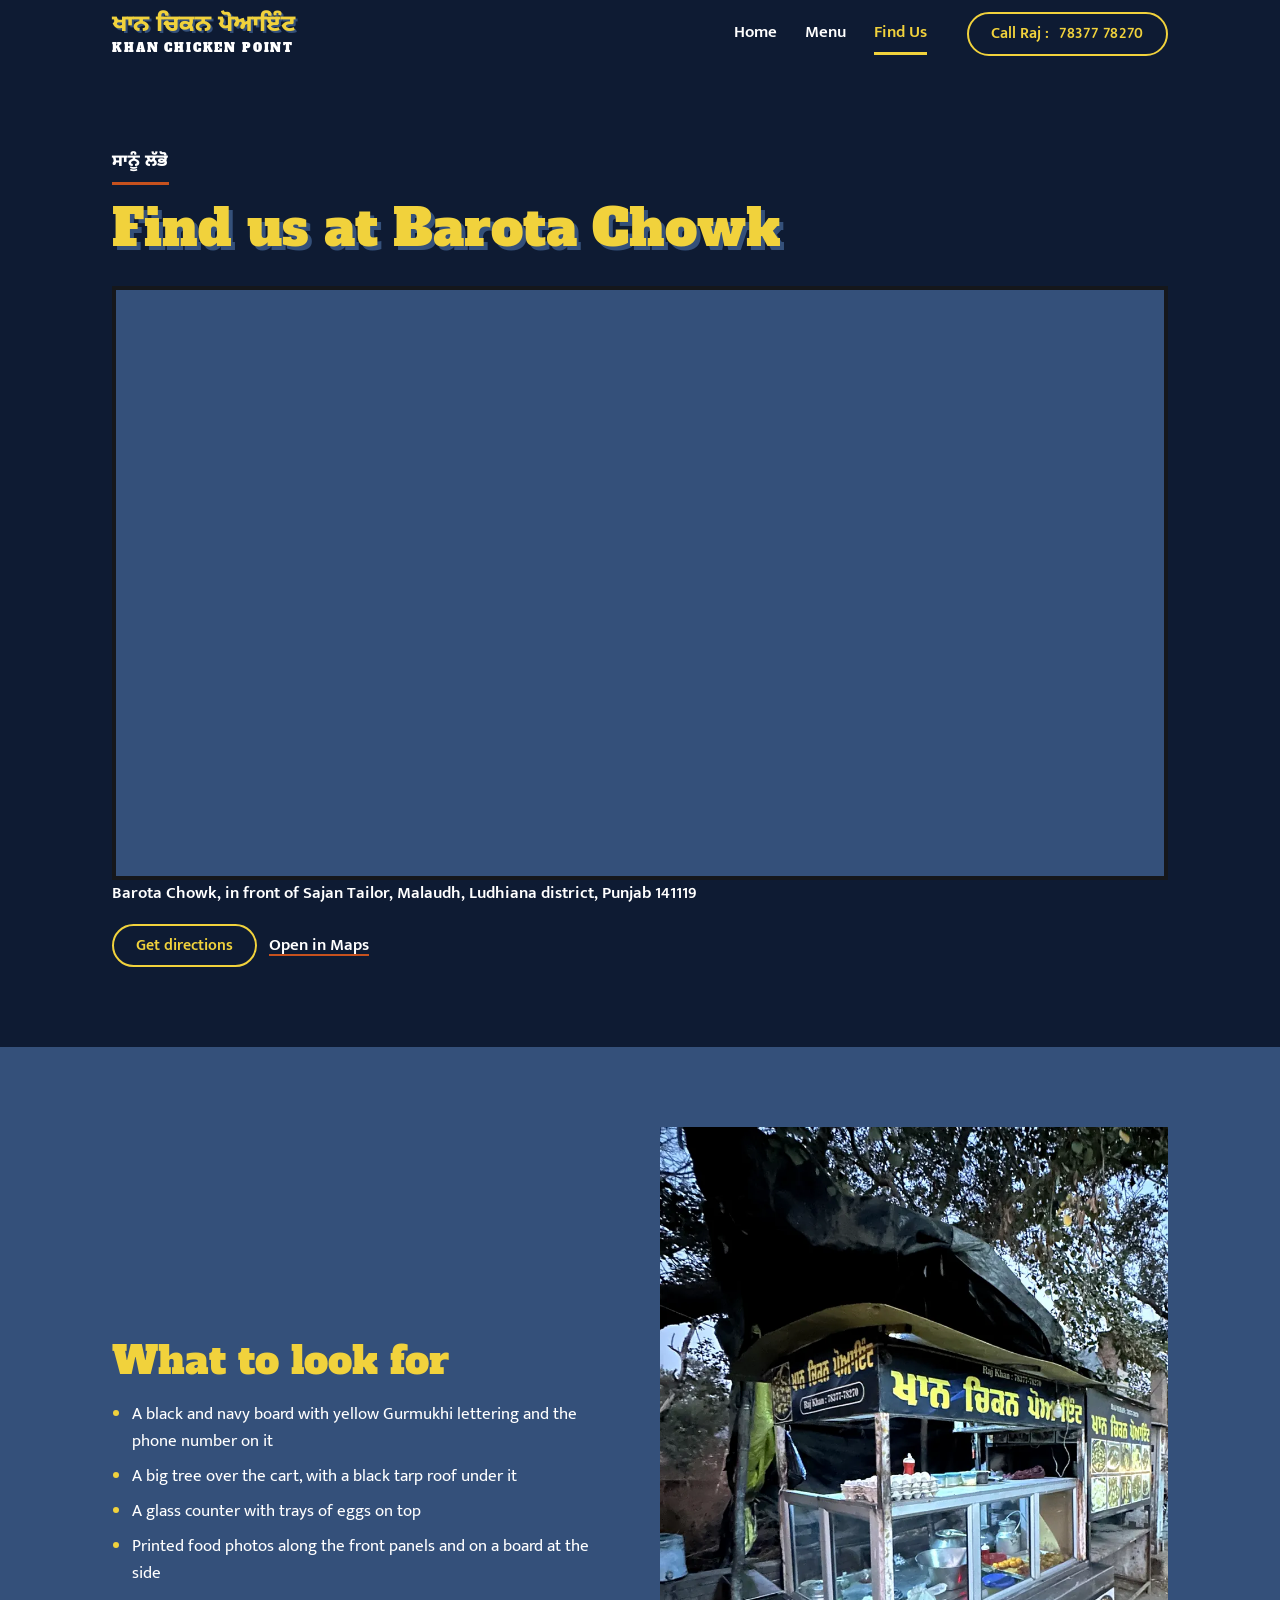
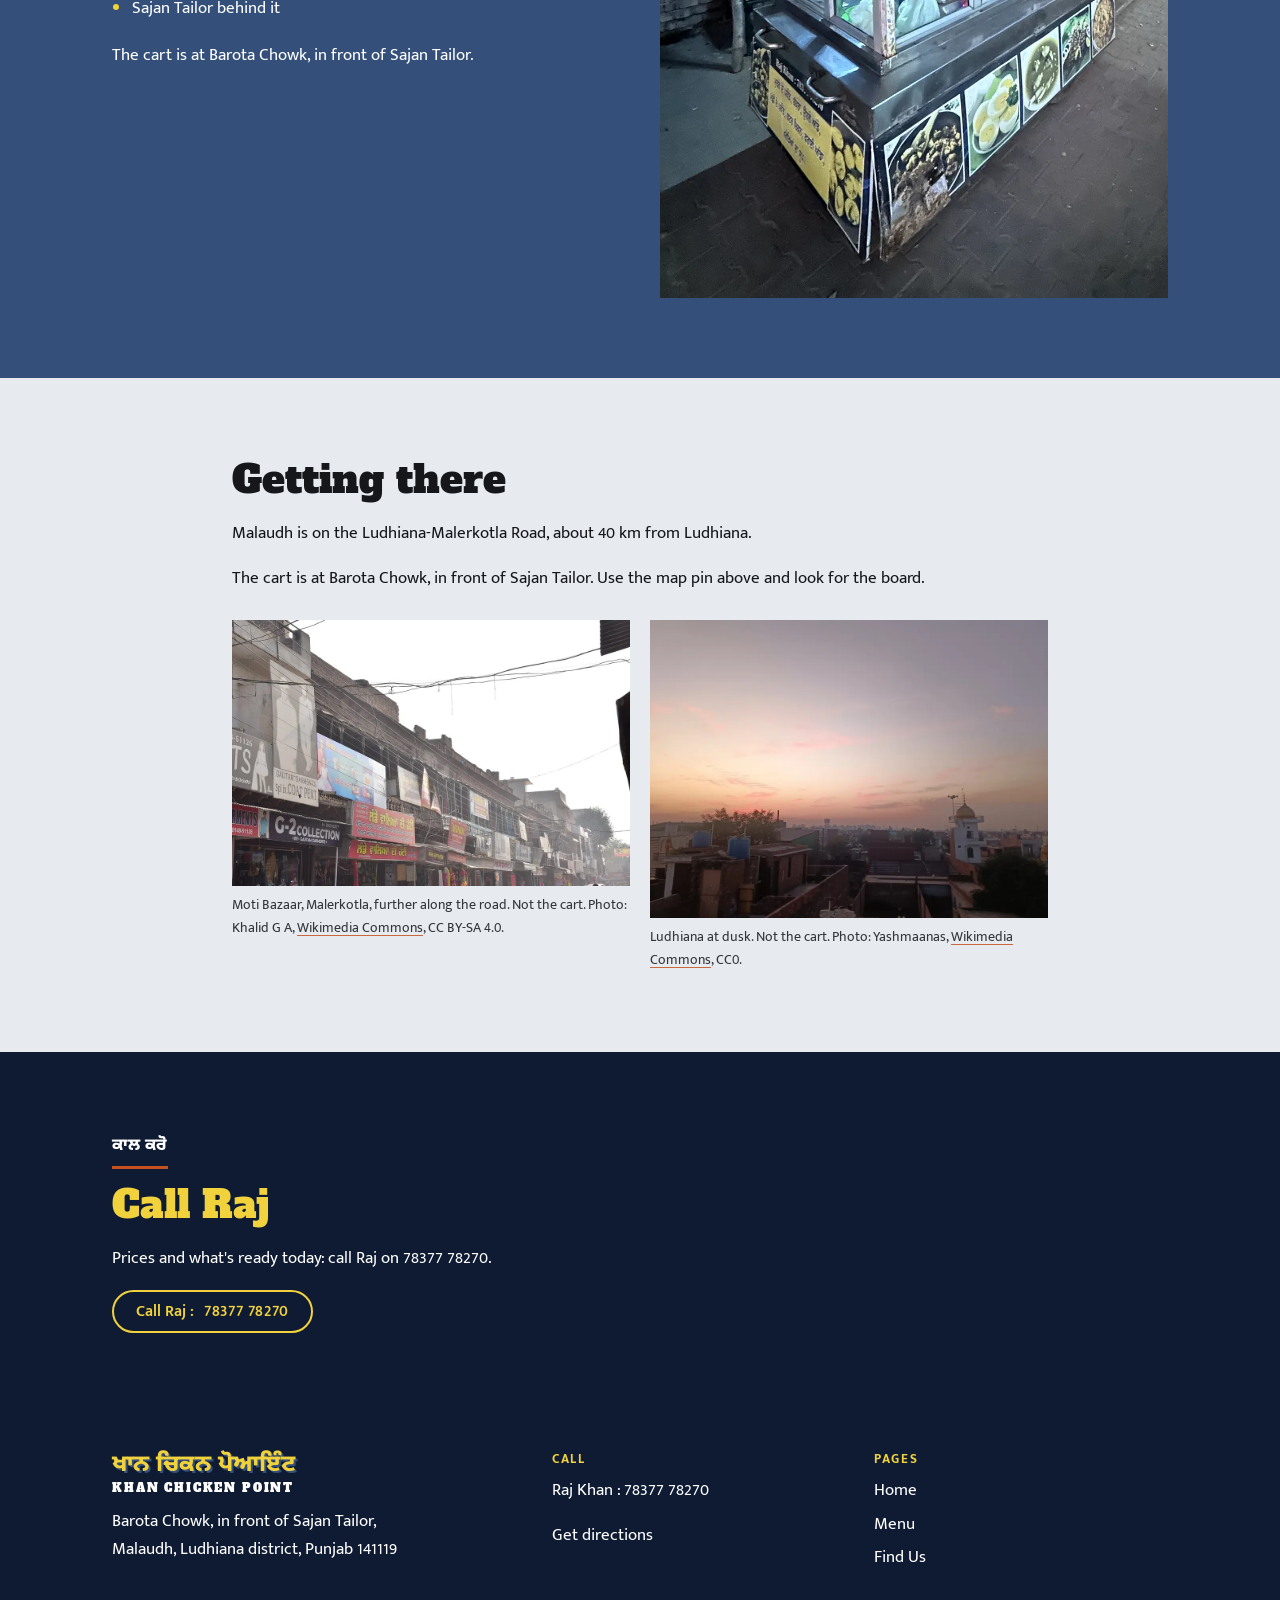
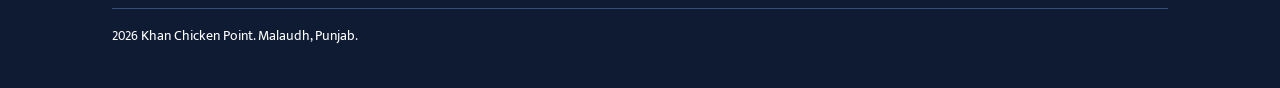
==== find-us.html @ a9053a90 "Build Khan Chicken Point site: home, menu, find us Co-Authored-By: Claude Sonnet 5.5 <noreply@anthro" ====
<!DOCTYPE html>
<html lang="en">
<head>
<meta charset="utf-8">
<meta name="viewport" content="width=device-width, initial-scale=1">
<title>Find Us | Khan Chicken Point, Barota Chowk, Malaudh</title>
<meta name="description" content="Khan Chicken Point is at Barota Chowk, in front of Sajan Tailor, Malaudh, Ludhiana district. Map, directions and what to look for.">
<meta property="og:type" content="website">
<meta property="og:title" content="Find Us | Khan Chicken Point, Barota Chowk, Malaudh">
<meta property="og:description" content="Khan Chicken Point is at Barota Chowk, in front of Sajan Tailor, Malaudh, Ludhiana district. Map, directions and what to look for.">
<meta property="og:image" content="og-image.jpg">
<meta name="twitter:card" content="summary_large_image">
<meta name="twitter:title" content="Find Us | Khan Chicken Point, Barota Chowk, Malaudh">
<meta name="twitter:description" content="Khan Chicken Point is at Barota Chowk, in front of Sajan Tailor, Malaudh, Ludhiana district. Map, directions and what to look for.">
<meta name="twitter:image" content="og-image.jpg">
<meta name="theme-color" content="#0E1B33">
<link rel="icon" type="image/png" sizes="32x32" href="favicon-32.png">
<link rel="apple-touch-icon" href="apple-touch-icon.png">
<link rel="preconnect" href="https://fonts.googleapis.com">
<link rel="preconnect" href="https://fonts.gstatic.com" crossorigin>
<link href="https://fonts.googleapis.com/css2?family=Alfa+Slab+One&family=Mukta+Mahee:wght@400;600&family=Noto+Sans+Gurmukhi:wght@800&display=swap" rel="stylesheet">
<link rel="stylesheet" href="styles.css">
</head>
<body>
<a class="skip-link" href="#main">Skip to main content</a>
<header class="site-header">
<div class="wrap">
<!-- FALLBACK WORDMARK: no real logo exists, replace if the client supplies one -->
<a class="wordmark" href="index.html" aria-label="Khan Chicken Point, home"><span class="wm-pa" lang="pa">ਖਾਨ ਚਿਕਨ ਪੋਆਇੰਟ</span><span class="wm-en">KHAN CHICKEN POINT</span></a>
<button class="nav-toggle" type="button" aria-expanded="false" aria-controls="site-nav">Menu</button>
<nav class="site-nav" id="site-nav" aria-label="Main">
<ul>
<li><a href="index.html">Home</a></li>
<li><a href="menu.html">Menu</a></li>
<li><a href="find-us.html">Find Us</a></li>
</ul>
</nav>
<a class="pill header-call" href="tel:+917837778270">Call Raj : <span class="num">78377 78270</span></a>
</div>
</header>
<main id="main">

<section class="section navy" aria-labelledby="find-title">
<div class="wrap">
<span class="eyebrow" lang="pa">ਸਾਨੂੰ ਲੱਭੋ</span>
<h1 id="find-title" class="page-title with-gap">Find us at Barota Chowk</h1>
<div class="map-wrap"><iframe src="https://www.google.com/maps?q=30.63662,75.93394&output=embed" title="Map showing Khan Chicken Point at Barota Chowk, Malaudh" loading="lazy" referrerpolicy="no-referrer-when-downgrade" allowfullscreen></iframe></div>
<address class="address top-gap"><strong>Barota Chowk, in front of Sajan Tailor, Malaudh, Ludhiana district, Punjab 141119</strong></address>
<div class="btn-row">
<a class="pill" href="https://www.google.com/maps/dir/?api=1&destination=30.63662,75.93394">Get directions</a>
<a class="link-plain" href="https://www.google.com/maps/search/?api=1&query=30.63662,75.93394">Open in Maps</a>
</div>
</div>
</section>

<section class="section dusk-bg" aria-labelledby="look-title">
<div class="wrap split flip reveal">
<picture class="photo "><source type="image/webp" srcset="images/khan-chicken-point-stall-at-barota-chowk-dusk.webp 900w" sizes="(min-width: 700px) 40vw, 100vw"><img src="images/khan-chicken-point-stall-at-barota-chowk-dusk.jpg" srcset="images/khan-chicken-point-stall-at-barota-chowk-dusk.jpg 900w" sizes="(min-width: 700px) 40vw, 100vw" width="900" height="1366" alt="Khan Chicken Point cart under a big tree at Barota Chowk, with a black board and yellow Gurmukhi lettering" loading="lazy"></picture>
<div>
<h2 id="look-title">What to look for</h2>
<ul class="spot-list">
<li>A black and navy board with yellow Gurmukhi lettering and the phone number on it</li>
<li>A big tree over the cart, with a black tarp roof under it</li>
<li>A glass counter with trays of eggs on top</li>
<li>Printed food photos along the front panels and on a board at the side</li>
<li>Sajan Tailor behind it</li>
</ul>
<p>The cart is at Barota Chowk, in front of Sajan Tailor.</p>
</div>
</div>
</section>

<section class="section light" aria-labelledby="there-title">
<div class="wrap narrow reveal">
<h2 id="there-title">Getting there</h2>
<p>Malaudh is on the Ludhiana-Malerkotla Road, about 40 km from Ludhiana.</p>
<p>The cart is at Barota Chowk, in front of Sajan Tailor. Use the map pin above and look for the board.</p>
<div class="photo-pair">
<figure>
<picture class="photo "><source type="image/webp" srcset="images/moti-bazaar-malerkotla-street.webp 1000w" sizes="(min-width: 700px) 340px, 100vw"><img src="images/moti-bazaar-malerkotla-street.jpg" srcset="images/moti-bazaar-malerkotla-street.jpg 1000w" sizes="(min-width: 700px) 340px, 100vw" width="1000" height="668" alt="Shop signs and overhead wires along Moti Bazaar in Malerkotla, Punjab" loading="lazy"></picture>
<figcaption class="caption">Moti Bazaar, Malerkotla, further along the road. Not the cart. Photo: Khalid G A, <a href="https://commons.wikimedia.org/wiki/File:Moti_Bazaar,_Malerkotla_01.jpg">Wikimedia Commons</a>, CC BY-SA 4.0.</figcaption>
</figure>
<figure>
<picture class="photo "><source type="image/webp" srcset="images/ludhiana-evening-sky-over-rooftops.webp 1000w" sizes="(min-width: 700px) 340px, 100vw"><img src="images/ludhiana-evening-sky-over-rooftops.jpg" srcset="images/ludhiana-evening-sky-over-rooftops.jpg 1000w" sizes="(min-width: 700px) 340px, 100vw" width="1000" height="750" alt="Rooftops and a pink dusk sky over Ludhiana" loading="lazy"></picture>
<figcaption class="caption">Ludhiana at dusk. Not the cart. Photo: Yashmaanas, <a href="https://commons.wikimedia.org/wiki/File:View_of_Ludhiana_Urban_at_evening.jpg">Wikimedia Commons</a>, CC0.</figcaption>
</figure>
</div>
</div>
</section>

<section class="section navy" aria-labelledby="call-title">
<div class="wrap reveal">
<span class="eyebrow" lang="pa">ਕਾਲ ਕਰੋ</span>
<h2 id="call-title">Call Raj</h2>
<p>Prices and what's ready today: call Raj on 78377 78270.</p>
<a class="pill " href="tel:+917837778270">Call Raj : <span class="num">78377 78270</span></a>
</div>
</section>

</main>
<footer class="site-footer">
<div class="wrap">
<div class="footer-grid">
<div>
<!-- FALLBACK WORDMARK: no real logo exists, replace if the client supplies one -->
<p class="wordmark foot-mark"><span class="wm-pa" lang="pa">ਖਾਨ ਚਿਕਨ ਪੋਆਇੰਟ</span><span class="wm-en">KHAN CHICKEN POINT</span></p>
<address class="address">Barota Chowk, in front of Sajan Tailor,<br>Malaudh, Ludhiana district, Punjab 141119</address>
</div>
<div>
<h2>Call</h2>
<p><a href="tel:+917837778270">Raj Khan : 78377 78270</a></p>
<p><a href="https://www.google.com/maps/dir/?api=1&destination=30.63662,75.93394">Get directions</a></p>
</div>
<div>
<h2>Pages</h2>
<ul>
<li><a href="index.html">Home</a></li>
<li><a href="menu.html">Menu</a></li>
<li><a href="find-us.html">Find Us</a></li>
</ul>
</div>
</div>
<p class="legal">2026 Khan Chicken Point. Malaudh, Punjab.</p>
</div>
</footer>
<div class="call-bar">
<a class="pill " href="tel:+917837778270">Call Raj : <span class="num">78377 78270</span></a>
</div>
<script src="main.js" defer></script>
</body>
</html>
---- styles.css ----
/* Khan Chicken Point. Palette sampled from the cart: board, sign lettering, dusk sky, steel counter, masala coating, iron kadhai. */
:root {
  --board-navy: #0E1B33;
  --sign-yellow: #F1D23C;
  --dusk: #34507A;
  --steel: #E7EBEF;
  --masala: #C6511E;
  --kadhai: #15171B;
  --white: #FFFFFF;
  --maxw: 1120px;
  --gutter: 20px;
  --font-display: "Alfa Slab One", "Rockwell", "Georgia", serif;
  --font-gurmukhi: "Noto Sans Gurmukhi", "Mukta Mahee", "Raavi", sans-serif;
  --font-body: "Mukta Mahee", "Noto Sans Gurmukhi", "Raavi", system-ui, sans-serif;
}

*, *::before, *::after { box-sizing: border-box; }
html { -webkit-text-size-adjust: 100%; }
body {
  margin: 0;
  background: var(--steel);
  color: var(--kadhai);
  font-family: var(--font-body);
  font-size: 1.0625rem;
  line-height: 1.6;
}
img, picture { display: block; max-width: 100%; height: auto; }
a { color: inherit; }
h1, h2, h3 { margin: 0; line-height: 1.15; }
p { margin: 0 0 1em; }
[lang="pa"] { font-family: var(--font-gurmukhi); }

:focus-visible { outline: 3px solid var(--sign-yellow); outline-offset: 3px; }
.on-light :focus-visible, .light :focus-visible { outline-color: var(--board-navy); }

.skip-link {
  position: absolute; left: 8px; top: -60px; z-index: 100;
  background: var(--sign-yellow); color: var(--board-navy);
  padding: 10px 16px; font-weight: 600; text-decoration: none;
}
.skip-link:focus { top: 8px; }

.wrap { width: 100%; max-width: var(--maxw); margin: 0 auto; padding: 0 var(--gutter); }

/* ---------- Header ---------- */
.site-header { background: var(--board-navy); color: var(--white); position: relative; z-index: 20; }
.site-header .wrap { display: flex; align-items: center; justify-content: space-between; gap: 16px; min-height: 68px; }

.wordmark { display: inline-flex; flex-direction: column; text-decoration: none; line-height: 1; color: var(--sign-yellow); }
.wordmark .wm-pa {
  font-family: var(--font-gurmukhi); font-weight: 800; font-size: 1.45rem;
  text-shadow: 2px 2px 0 var(--dusk); letter-spacing: .01em;
}
.wordmark .wm-en {
  font-family: var(--font-display); font-size: .72rem; letter-spacing: .16em;
  color: var(--white); margin-top: 6px;
}

.nav-toggle {
  background: transparent; border: 2px solid var(--sign-yellow); color: var(--sign-yellow);
  font: 600 1rem var(--font-body); padding: 6px 14px; border-radius: 999px; cursor: pointer;
}
.nav-toggle[aria-expanded="true"] { background: var(--sign-yellow); color: var(--board-navy); }

.site-nav { display: none; position: absolute; left: 0; right: 0; top: 100%; background: var(--board-navy); border-top: 1px solid var(--dusk); padding: 8px var(--gutter) 20px; }
.site-nav.is-open { display: block; }
.site-nav ul { list-style: none; margin: 0; padding: 0; }
.site-nav a { display: block; padding: 14px 0; text-decoration: none; font-weight: 600; border-bottom: 1px solid var(--dusk); }
.site-nav a[aria-current="page"] { color: var(--sign-yellow); }
.site-nav a:hover { color: var(--sign-yellow); }
.pill.header-call { display: none; }

/* ---------- Buttons ---------- */
.pill {
  display: inline-flex; align-items: center; gap: 10px; flex-wrap: wrap;
  padding: 10px 22px; border: 2px solid var(--sign-yellow); border-radius: 999px;
  color: var(--sign-yellow); background: transparent; text-decoration: none;
  font-weight: 600; font-size: 1rem; line-height: 1.2;
  transition: background-color .2s, color .2s;
}
.pill:hover { background: var(--sign-yellow); color: var(--board-navy); }
.pill-dark { color: var(--board-navy); border-color: var(--board-navy); }
.pill-dark:hover { background: var(--board-navy); color: var(--sign-yellow); }
.pill .num { letter-spacing: .04em; }
.btn-row { display: flex; flex-wrap: wrap; gap: 12px; align-items: center; }
.link-plain { font-weight: 600; text-decoration: underline; text-decoration-thickness: 2px; text-underline-offset: 4px; text-decoration-color: var(--masala); transition: text-decoration-color .2s; }
.link-plain:hover { text-decoration-color: currentColor; }

/* ---------- Sections ---------- */
.section { padding: 56px 0; }
.light { background: var(--steel); color: var(--kadhai); }
.navy { background: var(--board-navy); color: var(--white); }
.dusk-bg { background: var(--dusk); color: var(--white); }
.eyebrow {
  display: inline-block; font-size: .8rem; font-weight: 600; letter-spacing: .14em; text-transform: uppercase;
  padding-bottom: 6px; margin-bottom: 14px; border-bottom: 3px solid var(--masala);
}
.eyebrow[lang="pa"] { letter-spacing: .02em; text-transform: none; font-size: 1.05rem; font-weight: 800; }
.section h2 { font-family: var(--font-display); font-weight: 400; font-size: clamp(1.7rem, 5vw, 2.4rem); margin-bottom: 18px; }
.navy h2, .dusk-bg h2 { color: var(--sign-yellow); }
.split { display: grid; gap: 28px; align-items: center; }
.photo { width: 100%; }
.photo img { width: 100%; }
.caption { font-size: .9rem; margin: 8px 0 0; opacity: .85; }
.spot-list { margin: 0 0 1.2em; padding-left: 1.2em; }
.spot-list li { margin-bottom: .45em; }
.spot-list li::marker { color: var(--sign-yellow); }

/* ---------- The Board (hero) ---------- */
.hero { background: var(--steel); padding: 28px 0 48px; }
.board { background: var(--board-navy); color: var(--white); border: 6px solid var(--kadhai); }
.board-strip {
  padding: 12px 20px; border-bottom: 2px solid var(--dusk);
  font-size: .95rem; letter-spacing: .2em; text-transform: uppercase;
}
.board-body { padding: 28px 20px 32px; }
.board h1 {
  font-family: var(--font-display); font-weight: 400; color: var(--sign-yellow);
  font-size: clamp(2rem, 8.5vw, 3.4rem); text-shadow: 4px 4px 0 var(--dusk); margin-bottom: 18px;
}
.board .name-pa {
  font-family: var(--font-gurmukhi); font-weight: 800; font-size: clamp(1.5rem, 5vw, 2.2rem);
  color: var(--sign-yellow); text-shadow: 3px 3px 0 var(--dusk); margin: 0 0 14px;
}
.board .lede { max-width: 34em; margin-bottom: 24px; }
.hero-photo { margin-top: 20px; }
.hero-photo img { width: 100%; }

/* ---------- Page titles ---------- */
.page-title { font-family: var(--font-display); font-weight: 400; font-size: clamp(2rem, 8vw, 3.2rem); color: var(--sign-yellow); text-shadow: 4px 4px 0 var(--dusk); }
.page-title.with-gap { margin-bottom: 28px; }
.after-title { margin-top: 16px; }
.top-gap { margin-top: 24px; }
.flush-top { padding-top: 0; }
.narrow { max-width: 880px; }
.foot-mark { margin: 0 0 14px; }

.photo-pair { display: grid; gap: 20px; margin-top: 28px; }
.photo-pair figure { margin: 0; }
.photo-pair .caption a { text-decoration-color: var(--masala); text-underline-offset: 3px; }
@media (min-width: 700px) { .photo-pair { grid-template-columns: 1fr 1fr; } }

/* ---------- Map ---------- */
.map-wrap { position: relative; width: 100%; aspect-ratio: 4 / 3; background: var(--dusk); border: 4px solid var(--kadhai); }
.map-wrap iframe { position: absolute; inset: 0; width: 100%; height: 100%; border: 0; }
.address { font-style: normal; margin: 0 0 1em; }
.address strong { font-weight: 600; }

/* ---------- Menu ---------- */
.menu-list { list-style: none; margin: 0 0 24px; padding: 0; border-top: 3px solid var(--kadhai); }
.menu-item { display: flex; justify-content: space-between; gap: 16px; padding: 16px 0; border-bottom: 1px solid var(--dusk); }
.menu-item h3 { font-family: var(--font-display); font-weight: 400; font-size: 1.3rem; margin-bottom: 4px; }
.menu-item p { margin: 0; }
.price { font-weight: 600; white-space: nowrap; }
.price:empty { display: none; }

/* ---------- Footer ---------- */
.site-footer { background: var(--board-navy); color: var(--white); padding: 40px 0 calc(40px + 84px + env(safe-area-inset-bottom)); }
.footer-grid { display: grid; gap: 28px; }
.site-footer h2 { font-family: var(--font-body); font-size: .8rem; letter-spacing: .14em; text-transform: uppercase; color: var(--sign-yellow); margin-bottom: 10px; }
.site-footer ul { list-style: none; margin: 0; padding: 0; }
.site-footer li { margin-bottom: 6px; }
.site-footer a { text-decoration: none; }
.site-footer a:hover { text-decoration: underline; text-decoration-color: var(--masala); text-decoration-thickness: 2px; text-underline-offset: 4px; }
.legal { margin: 28px 0 0; padding-top: 16px; border-top: 1px solid var(--dusk); font-size: .9rem; }

/* ---------- Mobile call bar ---------- */
.call-bar {
  position: fixed; left: 0; right: 0; bottom: 0; z-index: 50;
  background: var(--board-navy); border-top: 2px solid var(--dusk);
  padding: 12px var(--gutter) calc(12px + env(safe-area-inset-bottom));
  display: flex; justify-content: center;
}
.call-bar .pill { width: 100%; max-width: 420px; justify-content: center; }

/* ---------- Motion ---------- */
.js-motion .rise { animation: rise .6s ease-out both; }
.js-motion .rise.d1 { animation-delay: .1s; }
.js-motion .rise.d2 { animation-delay: .2s; }
@keyframes rise { from { opacity: 0; transform: translateY(8px); } to { opacity: 1; transform: none; } }
.reveal.reveal-pending { opacity: 0; transform: translateY(8px); }
.reveal { transition: opacity .6s ease-out, transform .6s ease-out; }

@media (prefers-reduced-motion: reduce) {
  *, *::before, *::after { animation: none !important; transition: none !important; scroll-behavior: auto !important; }
  .reveal.reveal-pending { opacity: 1; transform: none; }
}

/* ---------- Tablet ---------- */
@media (min-width: 700px) {
  .map-wrap { aspect-ratio: 16 / 9; }
  .split { grid-template-columns: 1fr 1fr; gap: 40px; }
  .footer-grid { grid-template-columns: 1.4fr 1fr 1fr; }
  .board-body { padding: 36px 36px 40px; }
  .board-strip { padding: 14px 36px; }
}

/* ---------- Desktop ---------- */
@media (min-width: 900px) {
  :root { --gutter: 32px; }
  .nav-toggle { display: none; }
  .site-nav { display: block; position: static; background: transparent; border: 0; padding: 0; margin-left: auto; }
  .site-nav ul { display: flex; gap: 28px; }
  .site-nav a { border: 0; padding: 6px 0; }
  .site-nav a[aria-current="page"] { border-bottom: 3px solid var(--sign-yellow); }
  .pill.header-call { display: inline-flex; margin-left: 24px; }
  .call-bar { display: none; }
  .site-footer { padding-bottom: 40px; }
  .section { padding: 80px 0; }
  .hero { padding: 48px 0 72px; }
  .hero-grid { display: grid; grid-template-columns: 1.15fr 1fr; gap: 0; align-items: stretch; }
  .hero-photo { margin-top: 0; }
  .hero-photo img { height: 100%; object-fit: cover; }
  .split.flip > :first-child { order: 2; }
}
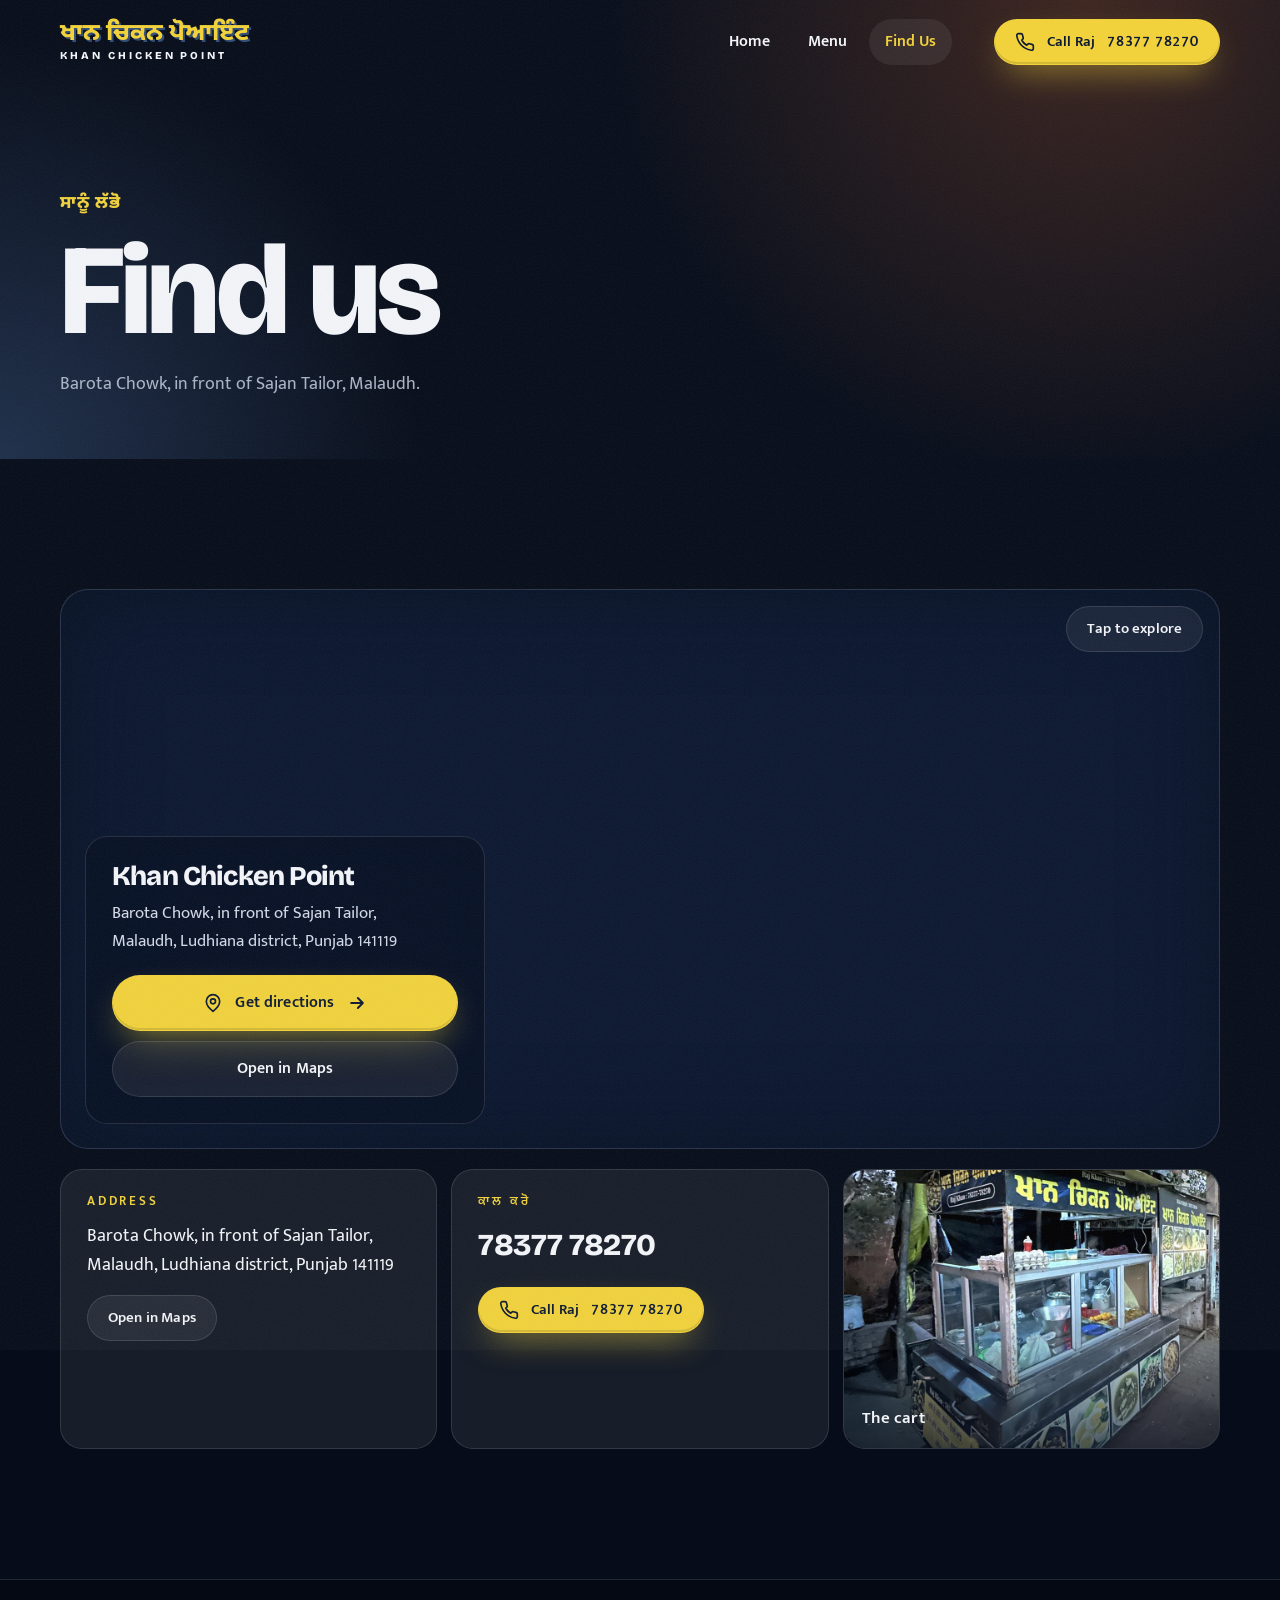
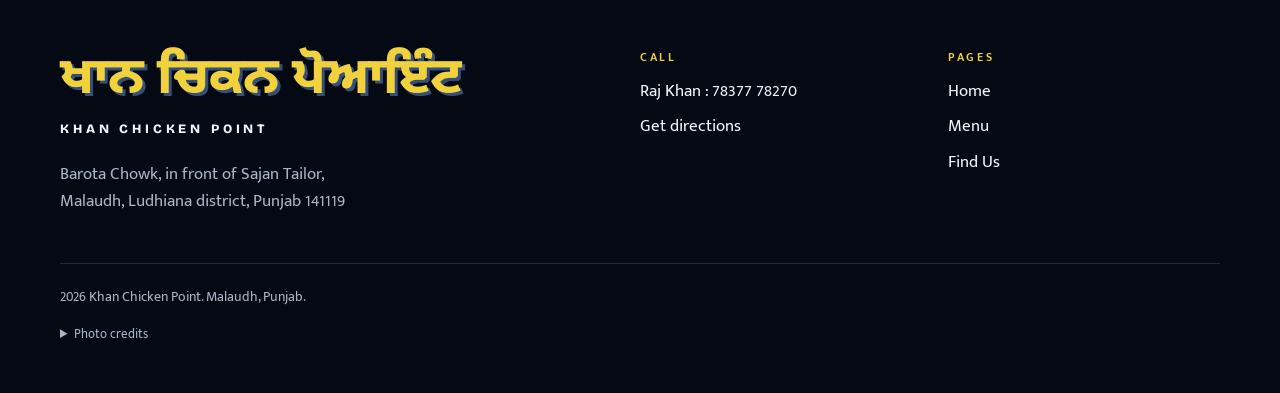
==== commit 74758d84: "Redesign: dark premium look, motion, dark map card, fried chicken photos Co-Authored-By: Claude Sonn" ====
--- a/find-us.html
+++ b/find-us.html
@@ -4,30 +4,30 @@
 <meta charset="utf-8">
 <meta name="viewport" content="width=device-width, initial-scale=1">
 <title>Find Us | Khan Chicken Point, Barota Chowk, Malaudh</title>
-<meta name="description" content="Khan Chicken Point is at Barota Chowk, in front of Sajan Tailor, Malaudh, Ludhiana district. Map, directions and what to look for.">
+<meta name="description" content="Khan Chicken Point is at Barota Chowk, in front of Sajan Tailor, Malaudh, Ludhiana district. Map and directions.">
 <meta property="og:type" content="website">
 <meta property="og:title" content="Find Us | Khan Chicken Point, Barota Chowk, Malaudh">
-<meta property="og:description" content="Khan Chicken Point is at Barota Chowk, in front of Sajan Tailor, Malaudh, Ludhiana district. Map, directions and what to look for.">
+<meta property="og:description" content="Khan Chicken Point is at Barota Chowk, in front of Sajan Tailor, Malaudh, Ludhiana district. Map and directions.">
 <meta property="og:image" content="og-image.jpg">
 <meta name="twitter:card" content="summary_large_image">
 <meta name="twitter:title" content="Find Us | Khan Chicken Point, Barota Chowk, Malaudh">
-<meta name="twitter:description" content="Khan Chicken Point is at Barota Chowk, in front of Sajan Tailor, Malaudh, Ludhiana district. Map, directions and what to look for.">
+<meta name="twitter:description" content="Khan Chicken Point is at Barota Chowk, in front of Sajan Tailor, Malaudh, Ludhiana district. Map and directions.">
 <meta name="twitter:image" content="og-image.jpg">
-<meta name="theme-color" content="#0E1B33">
+<meta name="theme-color" content="#060C19">
 <link rel="icon" type="image/png" sizes="32x32" href="favicon-32.png">
 <link rel="apple-touch-icon" href="apple-touch-icon.png">
 <link rel="preconnect" href="https://fonts.googleapis.com">
 <link rel="preconnect" href="https://fonts.gstatic.com" crossorigin>
-<link href="https://fonts.googleapis.com/css2?family=Alfa+Slab+One&family=Mukta+Mahee:wght@400;600&family=Noto+Sans+Gurmukhi:wght@800&display=swap" rel="stylesheet">
+<link href="https://fonts.googleapis.com/css2?family=Bricolage+Grotesque:wght@600;800&family=Mukta+Mahee:wght@400;600&family=Noto+Sans+Gurmukhi:wght@800&display=swap" rel="stylesheet">
 <link rel="stylesheet" href="styles.css">
 </head>
 <body>
 <a class="skip-link" href="#main">Skip to main content</a>
+<div class="progress" aria-hidden="true"></div>
 <header class="site-header">
 <div class="wrap">
 <!-- FALLBACK WORDMARK: no real logo exists, replace if the client supplies one -->
 <a class="wordmark" href="index.html" aria-label="Khan Chicken Point, home"><span class="wm-pa" lang="pa">ਖਾਨ ਚਿਕਨ ਪੋਆਇੰਟ</span><span class="wm-en">KHAN CHICKEN POINT</span></a>
-<button class="nav-toggle" type="button" aria-expanded="false" aria-controls="site-nav">Menu</button>
 <nav class="site-nav" id="site-nav" aria-label="Main">
 <ul>
 <li><a href="index.html">Home</a></li>
@@ -35,65 +35,47 @@
 <li><a href="find-us.html">Find Us</a></li>
 </ul>
 </nav>
-<a class="pill header-call" href="tel:+917837778270">Call Raj : <span class="num">78377 78270</span></a>
+<a class="btn btn-primary btn-sm header-call" href="tel:+917837778270"><svg class="ico" viewBox="0 0 24 24" fill="none" stroke="currentColor" stroke-width="2" stroke-linecap="round" stroke-linejoin="round" aria-hidden="true"><path d="M22 16.9v3a2 2 0 0 1-2.2 2 19.8 19.8 0 0 1-8.6-3.1 19.5 19.5 0 0 1-6-6A19.8 19.8 0 0 1 2.1 4.2 2 2 0 0 1 4.1 2h3a2 2 0 0 1 2 1.7c.1 1 .4 1.9.7 2.8a2 2 0 0 1-.5 2.1L8.1 9.9a16 16 0 0 0 6 6l1.3-1.3a2 2 0 0 1 2.1-.4c.9.3 1.8.6 2.8.7a2 2 0 0 1 1.7 2z"/></svg><span>Call Raj</span><span class="num">78377 78270</span></a>
+<button class="nav-toggle" type="button" aria-expanded="false" aria-controls="site-nav"><span class="bars" aria-hidden="true"></span><span class="visually-hidden">Open menu</span></button>
 </div>
 </header>
 <main id="main">
 
-<section class="section navy" aria-labelledby="find-title">
+<section class="page-hero" aria-labelledby="find-title">
 <div class="wrap">
-<span class="eyebrow" lang="pa">ਸਾਨੂੰ ਲੱਭੋ</span>
-<h1 id="find-title" class="page-title with-gap">Find us at Barota Chowk</h1>
-<div class="map-wrap"><iframe src="https://www.google.com/maps?q=30.63662,75.93394&output=embed" title="Map showing Khan Chicken Point at Barota Chowk, Malaudh" loading="lazy" referrerpolicy="no-referrer-when-downgrade" allowfullscreen></iframe></div>
-<address class="address top-gap"><strong>Barota Chowk, in front of Sajan Tailor, Malaudh, Ludhiana district, Punjab 141119</strong></address>
-<div class="btn-row">
-<a class="pill" href="https://www.google.com/maps/dir/?api=1&destination=30.63662,75.93394">Get directions</a>
-<a class="link-plain" href="https://www.google.com/maps/search/?api=1&query=30.63662,75.93394">Open in Maps</a>
-</div>
+<span class="eyebrow rise d1" lang="pa">ਸਾਨੂੰ ਲੱਭੋ</span>
+<h1 id="find-title"><span class="line"><span>Find us</span></span></h1>
+<p class="rise d2">Barota Chowk, in front of Sajan Tailor, Malaudh.</p>
 </div>
 </section>
 
-<section class="section dusk-bg" aria-labelledby="look-title">
-<div class="wrap split flip reveal">
-<picture class="photo "><source type="image/webp" srcset="images/khan-chicken-point-stall-at-barota-chowk-dusk.webp 900w" sizes="(min-width: 700px) 40vw, 100vw"><img src="images/khan-chicken-point-stall-at-barota-chowk-dusk.jpg" srcset="images/khan-chicken-point-stall-at-barota-chowk-dusk.jpg 900w" sizes="(min-width: 700px) 40vw, 100vw" width="900" height="1366" alt="Khan Chicken Point cart under a big tree at Barota Chowk, with a black board and yellow Gurmukhi lettering" loading="lazy"></picture>
-<div>
-<h2 id="look-title">What to look for</h2>
-<ul class="spot-list">
-<li>A black and navy board with yellow Gurmukhi lettering and the phone number on it</li>
-<li>A big tree over the cart, with a black tarp roof under it</li>
-<li>A glass counter with trays of eggs on top</li>
-<li>Printed food photos along the front panels and on a board at the side</li>
-<li>Sajan Tailor behind it</li>
-</ul>
-<p>The cart is at Barota Chowk, in front of Sajan Tailor.</p>
+<section class="section" aria-label="Map and contact">
+<div class="wrap">
+<div class="reveal"><div class="map-card locked">
+<iframe src="https://www.google.com/maps?q=30.63662,75.93394&output=embed" title="Map showing Khan Chicken Point at Barota Chowk, Malaudh" loading="lazy" referrerpolicy="no-referrer-when-downgrade"></iframe>
+<button class="btn btn-ghost btn-sm map-unlock" type="button">Tap to explore</button>
+<div class="map-info">
+<h3>Khan Chicken Point</h3>
+<address>Barota Chowk, in front of Sajan Tailor,<br>Malaudh, Ludhiana district, Punjab 141119</address>
+<div class="btn-row">
+<a class="btn btn-primary" href="https://www.google.com/maps/dir/?api=1&destination=30.63662,75.93394"><svg class="ico" viewBox="0 0 24 24" fill="none" stroke="currentColor" stroke-width="2" stroke-linecap="round" stroke-linejoin="round" aria-hidden="true"><path d="M20 10c0 6-8 12-8 12S4 16 4 10a8 8 0 0 1 16 0z"/><circle cx="12" cy="10" r="3"/></svg><span>Get directions</span><svg class="ico arrow" viewBox="0 0 24 24" fill="none" stroke="currentColor" stroke-width="2.4" stroke-linecap="round" stroke-linejoin="round" aria-hidden="true"><path d="M5 12h14M13 6l6 6-6 6"/></svg></a>
+<a class="btn btn-ghost" href="https://www.google.com/maps/search/?api=1&query=30.63662,75.93394">Open in Maps</a>
 </div>
 </div>
-</section>
-
-<section class="section light" aria-labelledby="there-title">
-<div class="wrap narrow reveal">
-<h2 id="there-title">Getting there</h2>
-<p>Malaudh is on the Ludhiana-Malerkotla Road, about 40 km from Ludhiana.</p>
-<p>The cart is at Barota Chowk, in front of Sajan Tailor. Use the map pin above and look for the board.</p>
-<div class="photo-pair">
-<figure>
-<picture class="photo "><source type="image/webp" srcset="images/moti-bazaar-malerkotla-street.webp 1000w" sizes="(min-width: 700px) 340px, 100vw"><img src="images/moti-bazaar-malerkotla-street.jpg" srcset="images/moti-bazaar-malerkotla-street.jpg 1000w" sizes="(min-width: 700px) 340px, 100vw" width="1000" height="668" alt="Shop signs and overhead wires along Moti Bazaar in Malerkotla, Punjab" loading="lazy"></picture>
-<figcaption class="caption">Moti Bazaar, Malerkotla, further along the road. Not the cart. Photo: Khalid G A, <a href="https://commons.wikimedia.org/wiki/File:Moti_Bazaar,_Malerkotla_01.jpg">Wikimedia Commons</a>, CC BY-SA 4.0.</figcaption>
-</figure>
-<figure>
-<picture class="photo "><source type="image/webp" srcset="images/ludhiana-evening-sky-over-rooftops.webp 1000w" sizes="(min-width: 700px) 340px, 100vw"><img src="images/ludhiana-evening-sky-over-rooftops.jpg" srcset="images/ludhiana-evening-sky-over-rooftops.jpg 1000w" sizes="(min-width: 700px) 340px, 100vw" width="1000" height="750" alt="Rooftops and a pink dusk sky over Ludhiana" loading="lazy"></picture>
-<figcaption class="caption">Ludhiana at dusk. Not the cart. Photo: Yashmaanas, <a href="https://commons.wikimedia.org/wiki/File:View_of_Ludhiana_Urban_at_evening.jpg">Wikimedia Commons</a>, CC0.</figcaption>
-</figure>
+</div></div>
+<div class="info-grid stagger">
+<div class="info-tile reveal">
+<h2>Address</h2>
+<address>Barota Chowk, in front of Sajan Tailor, Malaudh, Ludhiana district, Punjab 141119</address>
+<a class="btn btn-ghost btn-sm" href="https://www.google.com/maps/search/?api=1&query=30.63662,75.93394">Open in Maps</a>
 </div>
+<div class="info-tile reveal">
+<h2 lang="pa">ਕਾਲ ਕਰੋ</h2>
+<a class="tel" href="tel:+917837778270">78377 78270</a>
+<a class="btn btn-primary btn-sm" href="tel:+917837778270"><svg class="ico" viewBox="0 0 24 24" fill="none" stroke="currentColor" stroke-width="2" stroke-linecap="round" stroke-linejoin="round" aria-hidden="true"><path d="M22 16.9v3a2 2 0 0 1-2.2 2 19.8 19.8 0 0 1-8.6-3.1 19.5 19.5 0 0 1-6-6A19.8 19.8 0 0 1 2.1 4.2 2 2 0 0 1 4.1 2h3a2 2 0 0 1 2 1.7c.1 1 .4 1.9.7 2.8a2 2 0 0 1-.5 2.1L8.1 9.9a16 16 0 0 0 6 6l1.3-1.3a2 2 0 0 1 2.1-.4c.9.3 1.8.6 2.8.7a2 2 0 0 1 1.7 2z"/></svg><span>Call Raj</span><span class="num">78377 78270</span></a>
 </div>
-</section>
-
-<section class="section navy" aria-labelledby="call-title">
-<div class="wrap reveal">
-<span class="eyebrow" lang="pa">ਕਾਲ ਕਰੋ</span>
-<h2 id="call-title">Call Raj</h2>
-<p>Prices and what's ready today: call Raj on 78377 78270.</p>
-<a class="pill " href="tel:+917837778270">Call Raj : <span class="num">78377 78270</span></a>
+<div class="info-tile photo-tile reveal"><picture><source type="image/webp" srcset="images/khan-chicken-point-stall-at-barota-chowk-dusk.webp 900w" sizes="(min-width: 700px) 33vw, 100vw"><img src="images/khan-chicken-point-stall-at-barota-chowk-dusk.jpg" srcset="images/khan-chicken-point-stall-at-barota-chowk-dusk.jpg 900w" sizes="(min-width: 700px) 33vw, 100vw" width="900" height="1366" alt="Khan Chicken Point cart under a big tree at Barota Chowk, with a black board and yellow Gurmukhi lettering" loading="lazy" decoding="async"></picture><span>The cart</span></div>
+</div>
 </div>
 </section>
 
@@ -101,15 +83,18 @@
 <footer class="site-footer">
 <div class="wrap">
 <div class="footer-grid">
-<div>
+<div class="footer-brand">
 <!-- FALLBACK WORDMARK: no real logo exists, replace if the client supplies one -->
-<p class="wordmark foot-mark"><span class="wm-pa" lang="pa">ਖਾਨ ਚਿਕਨ ਪੋਆਇੰਟ</span><span class="wm-en">KHAN CHICKEN POINT</span></p>
-<address class="address">Barota Chowk, in front of Sajan Tailor,<br>Malaudh, Ludhiana district, Punjab 141119</address>
+<span class="wm-big" lang="pa">ਖਾਨ ਚਿਕਨ ਪੋਆਇੰਟ</span>
+<span class="wm-sub">KHAN CHICKEN POINT</span>
+<address>Barota Chowk, in front of Sajan Tailor,<br>Malaudh, Ludhiana district, Punjab 141119</address>
 </div>
 <div>
 <h2>Call</h2>
-<p><a href="tel:+917837778270">Raj Khan : 78377 78270</a></p>
-<p><a href="https://www.google.com/maps/dir/?api=1&destination=30.63662,75.93394">Get directions</a></p>
+<ul>
+<li><a href="tel:+917837778270">Raj Khan : 78377 78270</a></li>
+<li><a href="https://www.google.com/maps/dir/?api=1&destination=30.63662,75.93394">Get directions</a></li>
+</ul>
 </div>
 <div>
 <h2>Pages</h2>
@@ -121,10 +106,20 @@
 </div>
 </div>
 <p class="legal">2026 Khan Chicken Point. Malaudh, Punjab.</p>
+<details class="credits">
+<summary>Photo credits</summary>
+<ul>
+<li>Cart, kadhai, board and plate photos: Khan Chicken Point.</li>
+<li>Fried chicken close-up and masala wings: rawpixel, CC0 (<a href="https://www.rawpixel.com/image/5937247/free-public-domain-cc0-photo">1</a>, <a href="https://www.rawpixel.com/image/5968196/cooking-chicken-wings">2</a>).</li>
+<li>Fried chicken on a plate: Flickr user f0976531950131, public domain (<a href="https://www.flickr.com/photos/203130278@N08/54970438978">source</a>).</li>
+<li>Halved boiled eggs: David Jackmanson, <a href="https://creativecommons.org/licenses/by/2.0/">CC BY 2.0</a> (<a href="https://www.flickr.com/photos/58301516@N00/54417578567">source</a>).</li>
+</ul>
+</details>
 </div>
 </footer>
 <div class="call-bar">
-<a class="pill " href="tel:+917837778270">Call Raj : <span class="num">78377 78270</span></a>
+<a class="btn btn-primary pulse" href="tel:+917837778270"><svg class="ico" viewBox="0 0 24 24" fill="none" stroke="currentColor" stroke-width="2" stroke-linecap="round" stroke-linejoin="round" aria-hidden="true"><path d="M22 16.9v3a2 2 0 0 1-2.2 2 19.8 19.8 0 0 1-8.6-3.1 19.5 19.5 0 0 1-6-6A19.8 19.8 0 0 1 2.1 4.2 2 2 0 0 1 4.1 2h3a2 2 0 0 1 2 1.7c.1 1 .4 1.9.7 2.8a2 2 0 0 1-.5 2.1L8.1 9.9a16 16 0 0 0 6 6l1.3-1.3a2 2 0 0 1 2.1-.4c.9.3 1.8.6 2.8.7a2 2 0 0 1 1.7 2z"/></svg><span>Call Raj</span><span class="num">78377 78270</span></a>
+<a class="btn btn-ghost" href="https://www.google.com/maps/dir/?api=1&destination=30.63662,75.93394" aria-label="Get directions"><svg class="ico" viewBox="0 0 24 24" fill="none" stroke="currentColor" stroke-width="2" stroke-linecap="round" stroke-linejoin="round" aria-hidden="true"><path d="M20 10c0 6-8 12-8 12S4 16 4 10a8 8 0 0 1 16 0z"/><circle cx="12" cy="10" r="3"/></svg></a>
 </div>
 <script src="main.js" defer></script>
 </body>
--- a/styles.css
+++ b/styles.css
@@ -1,215 +1,305 @@
-/* Khan Chicken Point. Palette sampled from the cart: board, sign lettering, dusk sky, steel counter, masala coating, iron kadhai. */
+/* Khan Chicken Point. Dark, premium, motion-led. Brand colours come from the cart: board navy, sign yellow, masala orange. */
 :root {
+  --bg: #060C19;
+  --bg-2: #0B1730;
   --board-navy: #0E1B33;
   --sign-yellow: #F1D23C;
   --dusk: #34507A;
+  --masala: #C6511E;
+  --ember: #FF7A33;
   --steel: #E7EBEF;
-  --masala: #C6511E;
-  --kadhai: #15171B;
-  --white: #FFFFFF;
-  --maxw: 1120px;
+  --text: #F3F5F9;
+  --muted: #A9B4C6;
+  --line: rgba(255, 255, 255, .12);
+  --glass: rgba(255, 255, 255, .07);
+  --radius: 28px;
+  --maxw: 1240px;
   --gutter: 20px;
-  --font-display: "Alfa Slab One", "Rockwell", "Georgia", serif;
+  --ease: cubic-bezier(.22, 1, .36, 1);
+  --font-display: "Bricolage Grotesque", "Helvetica Neue", Arial, sans-serif;
   --font-gurmukhi: "Noto Sans Gurmukhi", "Mukta Mahee", "Raavi", sans-serif;
   --font-body: "Mukta Mahee", "Noto Sans Gurmukhi", "Raavi", system-ui, sans-serif;
 }
 
 *, *::before, *::after { box-sizing: border-box; }
-html { -webkit-text-size-adjust: 100%; }
+html { -webkit-text-size-adjust: 100%; overflow-x: clip; }
 body {
-  margin: 0;
-  background: var(--steel);
-  color: var(--kadhai);
-  font-family: var(--font-body);
-  font-size: 1.0625rem;
-  line-height: 1.6;
-}
-img, picture { display: block; max-width: 100%; height: auto; }
+  margin: 0; background: var(--bg); color: var(--text);
+  font-family: var(--font-body); font-size: 1.0625rem; line-height: 1.6;
+  overflow-x: clip;
+}
+img, picture, svg { display: block; max-width: 100%; }
+img { height: auto; }
 a { color: inherit; }
-h1, h2, h3 { margin: 0; line-height: 1.15; }
+h1, h2, h3 { margin: 0; font-family: var(--font-display); font-weight: 800; line-height: 1; letter-spacing: -.03em; }
 p { margin: 0 0 1em; }
 [lang="pa"] { font-family: var(--font-gurmukhi); }
-
-:focus-visible { outline: 3px solid var(--sign-yellow); outline-offset: 3px; }
-.on-light :focus-visible, .light :focus-visible { outline-color: var(--board-navy); }
-
-.skip-link {
-  position: absolute; left: 8px; top: -60px; z-index: 100;
-  background: var(--sign-yellow); color: var(--board-navy);
-  padding: 10px 16px; font-weight: 600; text-decoration: none;
-}
+:focus-visible { outline: 3px solid var(--sign-yellow); outline-offset: 3px; border-radius: 6px; }
+
+/* film grain */
+body::after {
+  content: ""; position: fixed; inset: -50%; z-index: 90; pointer-events: none; opacity: .07;
+  background-image: url("data:image/svg+xml;utf8,<svg xmlns='http://www.w3.org/2000/svg' width='160' height='160'><filter id='n'><feTurbulence type='fractalNoise' baseFrequency='.9' numOctaves='2' stitchTiles='stitch'/></filter><rect width='100%' height='100%' filter='url(%23n)'/></svg>");
+}
+
+.skip-link { position: absolute; left: 8px; top: -60px; z-index: 200; background: var(--sign-yellow); color: var(--board-navy); padding: 10px 16px; font-weight: 600; text-decoration: none; border-radius: 10px; }
 .skip-link:focus { top: 8px; }
-
 .wrap { width: 100%; max-width: var(--maxw); margin: 0 auto; padding: 0 var(--gutter); }
 
+/* progress bar */
+.progress { position: fixed; top: 0; left: 0; right: 0; height: 3px; z-index: 120; background: linear-gradient(90deg, var(--masala), var(--sign-yellow)); transform: scaleX(0); transform-origin: 0 50%; }
+
 /* ---------- Header ---------- */
-.site-header { background: var(--board-navy); color: var(--white); position: relative; z-index: 20; }
-.site-header .wrap { display: flex; align-items: center; justify-content: space-between; gap: 16px; min-height: 68px; }
-
-.wordmark { display: inline-flex; flex-direction: column; text-decoration: none; line-height: 1; color: var(--sign-yellow); }
-.wordmark .wm-pa {
-  font-family: var(--font-gurmukhi); font-weight: 800; font-size: 1.45rem;
-  text-shadow: 2px 2px 0 var(--dusk); letter-spacing: .01em;
-}
-.wordmark .wm-en {
-  font-family: var(--font-display); font-size: .72rem; letter-spacing: .16em;
-  color: var(--white); margin-top: 6px;
-}
-
-.nav-toggle {
-  background: transparent; border: 2px solid var(--sign-yellow); color: var(--sign-yellow);
-  font: 600 1rem var(--font-body); padding: 6px 14px; border-radius: 999px; cursor: pointer;
-}
-.nav-toggle[aria-expanded="true"] { background: var(--sign-yellow); color: var(--board-navy); }
-
-.site-nav { display: none; position: absolute; left: 0; right: 0; top: 100%; background: var(--board-navy); border-top: 1px solid var(--dusk); padding: 8px var(--gutter) 20px; }
-.site-nav.is-open { display: block; }
-.site-nav ul { list-style: none; margin: 0; padding: 0; }
-.site-nav a { display: block; padding: 14px 0; text-decoration: none; font-weight: 600; border-bottom: 1px solid var(--dusk); }
+.site-header { position: fixed; top: 0; left: 0; right: 0; z-index: 100; transition: background-color .4s var(--ease), backdrop-filter .4s, border-color .4s, transform .4s var(--ease); border-bottom: 1px solid transparent; }
+.site-header.scrolled { background: rgba(6, 12, 25, .72); backdrop-filter: blur(16px) saturate(1.4); -webkit-backdrop-filter: blur(16px) saturate(1.4); border-bottom-color: var(--line); }
+.site-header .wrap { display: flex; align-items: center; justify-content: space-between; gap: 16px; height: 72px; }
+.wordmark { display: inline-flex; flex-direction: column; gap: 5px; text-decoration: none; line-height: 1; margin: 0; position: relative; z-index: 130; }
+.wordmark .wm-pa { font-family: var(--font-gurmukhi); font-weight: 800; font-size: 1.5rem; color: var(--sign-yellow); text-shadow: 2px 2px 0 var(--dusk); }
+.wordmark .wm-en { font-family: var(--font-display); font-weight: 800; font-size: .66rem; letter-spacing: .28em; color: var(--text); }
+
+.nav-toggle { position: relative; z-index: 130; width: 48px; height: 48px; border-radius: 50%; border: 1px solid var(--line); background: var(--glass); backdrop-filter: blur(10px); cursor: pointer; color: var(--text); display: grid; place-items: center; }
+.nav-toggle .bars { position: relative; width: 18px; height: 12px; }
+.nav-toggle .bars::before, .nav-toggle .bars::after { content: ""; position: absolute; left: 0; width: 18px; height: 2px; background: currentColor; border-radius: 2px; transition: transform .4s var(--ease), top .4s var(--ease); }
+.nav-toggle .bars::before { top: 0; }
+.nav-toggle .bars::after { top: 10px; }
+.nav-toggle[aria-expanded="true"] .bars::before { top: 5px; transform: rotate(45deg); }
+.nav-toggle[aria-expanded="true"] .bars::after { top: 5px; transform: rotate(-45deg); }
+.visually-hidden { position: absolute; width: 1px; height: 1px; overflow: hidden; clip: rect(0 0 0 0); white-space: nowrap; }
+
+.site-nav { position: fixed; inset: 0; z-index: 110; background: rgba(6, 12, 25, .96); backdrop-filter: blur(20px); display: flex; align-items: center; padding: 100px var(--gutter) 40px; opacity: 0; visibility: hidden; transition: opacity .4s var(--ease), visibility .4s; }
+.site-nav.is-open { opacity: 1; visibility: visible; }
+.site-nav ul { list-style: none; margin: 0; padding: 0; width: 100%; }
+.site-nav li { overflow: hidden; border-bottom: 1px solid var(--line); }
+.site-nav a { display: block; font-family: var(--font-display); font-weight: 800; font-size: clamp(2.2rem, 10vw, 3.4rem); letter-spacing: -.03em; text-decoration: none; padding: 14px 0; transform: translateY(100%); transition: transform .6s var(--ease), color .2s; }
+.site-nav.is-open a { transform: none; }
+.site-nav.is-open li:nth-child(2) a { transition-delay: .06s; }
+.site-nav.is-open li:nth-child(3) a { transition-delay: .12s; }
 .site-nav a[aria-current="page"] { color: var(--sign-yellow); }
 .site-nav a:hover { color: var(--sign-yellow); }
-.pill.header-call { display: none; }
+.btn.header-call { display: none; }
 
 /* ---------- Buttons ---------- */
-.pill {
-  display: inline-flex; align-items: center; gap: 10px; flex-wrap: wrap;
-  padding: 10px 22px; border: 2px solid var(--sign-yellow); border-radius: 999px;
-  color: var(--sign-yellow); background: transparent; text-decoration: none;
-  font-weight: 600; font-size: 1rem; line-height: 1.2;
-  transition: background-color .2s, color .2s;
-}
-.pill:hover { background: var(--sign-yellow); color: var(--board-navy); }
-.pill-dark { color: var(--board-navy); border-color: var(--board-navy); }
-.pill-dark:hover { background: var(--board-navy); color: var(--sign-yellow); }
-.pill .num { letter-spacing: .04em; }
-.btn-row { display: flex; flex-wrap: wrap; gap: 12px; align-items: center; }
-.link-plain { font-weight: 600; text-decoration: underline; text-decoration-thickness: 2px; text-underline-offset: 4px; text-decoration-color: var(--masala); transition: text-decoration-color .2s; }
-.link-plain:hover { text-decoration-color: currentColor; }
+.btn {
+  position: relative; display: inline-flex; align-items: center; justify-content: center; gap: 12px;
+  min-height: 56px; padding: 0 28px; border-radius: 999px; border: 1px solid transparent;
+  font: 600 1.02rem/1 var(--font-body); letter-spacing: .01em; text-decoration: none; cursor: pointer; overflow: hidden;
+  transition: transform .25s ease-out, translate .35s var(--ease), scale .2s, box-shadow .35s var(--ease), background-color .25s, border-color .25s, color .25s;
+  will-change: transform;
+}
+.btn .ico { width: 20px; height: 20px; flex: none; }
+.btn .num { letter-spacing: .05em; font-variant-numeric: tabular-nums; }
+.btn-primary { background: var(--sign-yellow); color: var(--board-navy); box-shadow: 0 14px 34px -12px rgba(241, 210, 60, .65), inset 0 -2px 0 rgba(0, 0, 0, .12); }
+.btn-primary::before { content: ""; position: absolute; top: 0; bottom: 0; left: -60%; width: 40%; background: linear-gradient(100deg, transparent, rgba(255, 255, 255, .65), transparent); transform: skewX(-20deg); transition: left .7s var(--ease); }
+.btn-primary:hover { translate: 0 -3px; box-shadow: 0 20px 44px -12px rgba(241, 210, 60, .8), inset 0 -2px 0 rgba(0, 0, 0, .12); }
+.btn-primary:hover::before { left: 130%; }
+.btn-primary:active { translate: 0 0; scale: .98; }
+.btn-ghost { background: var(--glass); border-color: var(--line); color: var(--text); backdrop-filter: blur(12px); -webkit-backdrop-filter: blur(12px); }
+.btn-ghost:hover { background: rgba(255, 255, 255, .14); border-color: rgba(255, 255, 255, .3); translate: 0 -3px; }
+.btn-ghost:active { scale: .98; }
+.btn .arrow { transition: transform .35s var(--ease); }
+.btn:hover .arrow { transform: translateX(5px); }
+.btn-sm { min-height: 46px; padding: 0 20px; font-size: .95rem; }
+.btn-row { display: flex; flex-wrap: wrap; gap: 14px; align-items: center; }
+.pulse::after { content: ""; position: absolute; inset: 0; border-radius: inherit; box-shadow: 0 0 0 0 rgba(241, 210, 60, .55); animation: ring 2.4s infinite; pointer-events: none; }
+@keyframes ring { 0% { box-shadow: 0 0 0 0 rgba(241, 210, 60, .5); } 70%, 100% { box-shadow: 0 0 0 16px rgba(241, 210, 60, 0); } }
+
+/* ---------- Hero ---------- */
+.hero { position: relative; min-height: 100svh; display: flex; align-items: flex-end; padding: 120px 0 72px; overflow: hidden; isolation: isolate; }
+.hero-media { position: absolute; inset: 0 0 34% 0; z-index: -3; will-change: transform; }
+.hero-media picture, .hero-media img { width: 100%; height: 100%; }
+.hero-media img { object-fit: cover; object-position: 62% 45%; transform-origin: 60% 50%; animation: kenburns 22s ease-in-out infinite alternate; }
+@keyframes kenburns { from { transform: scale(1.02); } to { transform: scale(1.1); } }
+.hero::before { content: ""; position: absolute; inset: 0; z-index: -2; background: linear-gradient(90deg, rgba(6, 12, 25, .94) 0%, rgba(6, 12, 25, .66) 48%, rgba(6, 12, 25, .18) 100%), linear-gradient(0deg, var(--bg) 0%, var(--bg) 30%, rgba(6, 12, 25, 0) 62%); }
+.hero::after { content: ""; position: absolute; inset: 0; z-index: -1; pointer-events: none; background: radial-gradient(520px circle at var(--mx, 70%) var(--my, 40%), rgba(255, 122, 51, .2), transparent 60%); }
+.chip { display: inline-flex; align-items: center; gap: 10px; padding: 9px 16px 9px 14px; border-radius: 999px; background: var(--glass); border: 1px solid var(--line); backdrop-filter: blur(10px); -webkit-backdrop-filter: blur(10px); font-size: .92rem; font-weight: 600; letter-spacing: .02em; margin-bottom: 26px; }
+.chip .dot { width: 8px; height: 8px; border-radius: 50%; background: var(--sign-yellow); animation: ring 2s infinite; }
+.chip [lang="pa"] { font-weight: 800; color: var(--sign-yellow); }
+.hero h1 { font-size: clamp(2.9rem, 10.5vw, 7.4rem); line-height: .92; max-width: 11em; }
+.hero h1 .line { display: block; overflow: hidden; padding-bottom: .1em; margin-bottom: -.1em; }
+.hero h1 .line > span { display: inline-block; }
+.hero h1 em { font-style: normal; color: var(--sign-yellow); position: relative; display: inline-block; }
+.hero h1 em svg { position: absolute; left: -2%; bottom: -.04em; width: 104%; height: .3em; overflow: visible; }
+.hero h1 em path { fill: none; stroke: var(--masala); stroke-width: 7; stroke-linecap: round; stroke-dasharray: 420; stroke-dashoffset: 0; }
+.hero .sub { margin: 30px 0 34px; max-width: 30em; font-size: clamp(1.05rem, 2.6vw, 1.3rem); color: #D8DEE9; }
+.hero-badge { display: none; }
+.scroll-cue { display: none; }
+
+/* motion helpers (only active when JS adds .js-motion and reduced motion is off) */
+.js-motion .line > span { animation: lineup 1s var(--ease) both; }
+.js-motion .line:nth-child(2) > span { animation-delay: .12s; }
+.js-motion .line:nth-child(3) > span { animation-delay: .24s; }
+.js-motion .rise { animation: rise .9s var(--ease) both; }
+.js-motion .rise.d1 { animation-delay: .05s; }
+.js-motion .rise.d2 { animation-delay: .5s; }
+.js-motion .rise.d3 { animation-delay: .65s; }
+.js-motion .hero h1 em path { animation: draw 1.1s .9s var(--ease) both; }
+@keyframes lineup { from { transform: translateY(110%) rotate(2deg); } to { transform: none; } }
+@keyframes rise { from { opacity: 0; transform: translateY(24px); } to { opacity: 1; transform: none; } }
+@keyframes draw { from { stroke-dashoffset: 420; } to { stroke-dashoffset: 0; } }
+
+/* ---------- Marquee ---------- */
+.marquee { position: relative; z-index: 2; background: var(--sign-yellow); color: var(--board-navy); transform: rotate(-1.4deg); margin: -22px -10px 0; padding: 18px 0; overflow: hidden; box-shadow: 0 20px 60px -20px rgba(241, 210, 60, .45); }
+.marquee-track { display: flex; width: max-content; animation: marquee 32s linear infinite; }
+.marquee:hover .marquee-track { animation-play-state: paused; }
+.marquee-group { display: flex; align-items: center; flex: none; }
+.marquee-group span { font-family: var(--font-display); font-weight: 800; font-size: clamp(1.2rem, 3.6vw, 1.9rem); text-transform: uppercase; letter-spacing: -.01em; padding: 0 22px; white-space: nowrap; }
+.marquee-group span[lang="pa"] { text-transform: none; font-family: var(--font-gurmukhi); }
+.marquee-group i { width: 12px; height: 12px; background: var(--masala); transform: rotate(45deg); flex: none; }
+@keyframes marquee { to { transform: translateX(-50%); } }
 
 /* ---------- Sections ---------- */
-.section { padding: 56px 0; }
-.light { background: var(--steel); color: var(--kadhai); }
-.navy { background: var(--board-navy); color: var(--white); }
-.dusk-bg { background: var(--dusk); color: var(--white); }
-.eyebrow {
-  display: inline-block; font-size: .8rem; font-weight: 600; letter-spacing: .14em; text-transform: uppercase;
-  padding-bottom: 6px; margin-bottom: 14px; border-bottom: 3px solid var(--masala);
-}
-.eyebrow[lang="pa"] { letter-spacing: .02em; text-transform: none; font-size: 1.05rem; font-weight: 800; }
-.section h2 { font-family: var(--font-display); font-weight: 400; font-size: clamp(1.7rem, 5vw, 2.4rem); margin-bottom: 18px; }
-.navy h2, .dusk-bg h2 { color: var(--sign-yellow); }
-.split { display: grid; gap: 28px; align-items: center; }
-.photo { width: 100%; }
-.photo img { width: 100%; }
-.caption { font-size: .9rem; margin: 8px 0 0; opacity: .85; }
-.spot-list { margin: 0 0 1.2em; padding-left: 1.2em; }
-.spot-list li { margin-bottom: .45em; }
-.spot-list li::marker { color: var(--sign-yellow); }
-
-/* ---------- The Board (hero) ---------- */
-.hero { background: var(--steel); padding: 28px 0 48px; }
-.board { background: var(--board-navy); color: var(--white); border: 6px solid var(--kadhai); }
-.board-strip {
-  padding: 12px 20px; border-bottom: 2px solid var(--dusk);
-  font-size: .95rem; letter-spacing: .2em; text-transform: uppercase;
-}
-.board-body { padding: 28px 20px 32px; }
-.board h1 {
-  font-family: var(--font-display); font-weight: 400; color: var(--sign-yellow);
-  font-size: clamp(2rem, 8.5vw, 3.4rem); text-shadow: 4px 4px 0 var(--dusk); margin-bottom: 18px;
-}
-.board .name-pa {
-  font-family: var(--font-gurmukhi); font-weight: 800; font-size: clamp(1.5rem, 5vw, 2.2rem);
-  color: var(--sign-yellow); text-shadow: 3px 3px 0 var(--dusk); margin: 0 0 14px;
-}
-.board .lede { max-width: 34em; margin-bottom: 24px; }
-.hero-photo { margin-top: 20px; }
-.hero-photo img { width: 100%; }
-
-/* ---------- Page titles ---------- */
-.page-title { font-family: var(--font-display); font-weight: 400; font-size: clamp(2rem, 8vw, 3.2rem); color: var(--sign-yellow); text-shadow: 4px 4px 0 var(--dusk); }
-.page-title.with-gap { margin-bottom: 28px; }
-.after-title { margin-top: 16px; }
-.top-gap { margin-top: 24px; }
-.flush-top { padding-top: 0; }
-.narrow { max-width: 880px; }
-.foot-mark { margin: 0 0 14px; }
-
-.photo-pair { display: grid; gap: 20px; margin-top: 28px; }
-.photo-pair figure { margin: 0; }
-.photo-pair .caption a { text-decoration-color: var(--masala); text-underline-offset: 3px; }
-@media (min-width: 700px) { .photo-pair { grid-template-columns: 1fr 1fr; } }
+.section { position: relative; padding: 96px 0; }
+.eyebrow { display: inline-block; font-size: .8rem; font-weight: 600; letter-spacing: .22em; text-transform: uppercase; color: var(--sign-yellow); margin-bottom: 16px; }
+.eyebrow[lang="pa"] { letter-spacing: .04em; font-size: 1.1rem; font-weight: 800; text-transform: none; }
+.section h2 { font-size: clamp(2.2rem, 7vw, 4.4rem); }
+.section-head { display: flex; flex-direction: column; gap: 6px; margin-bottom: 44px; }
+.section-head p { color: var(--muted); max-width: 30em; margin: 12px 0 0; }
+
+/* ---------- Bento gallery ---------- */
+.bento + .btn-row { margin-top: 32px; }
+.bento { display: grid; grid-template-columns: repeat(2, 1fr); grid-auto-rows: 180px; gap: 14px; }
+.tile { position: relative; margin: 0; border-radius: var(--radius); overflow: hidden; background: var(--bg-2); isolation: isolate; border: 1px solid var(--line); }
+.tile picture, .tile img { width: 100%; height: 100%; }
+.tile img { object-fit: cover; transition: transform 1.2s var(--ease); }
+.tile:hover img { transform: scale(1.08); }
+.tile::after { content: ""; position: absolute; inset: 0; background: linear-gradient(0deg, rgba(6, 12, 25, .7), transparent 45%); pointer-events: none; }
+.tile figcaption { position: absolute; left: 16px; bottom: 16px; z-index: 2; padding: 8px 16px; border-radius: 999px; background: rgba(6, 12, 25, .55); backdrop-filter: blur(10px); -webkit-backdrop-filter: blur(10px); border: 1px solid var(--line); font-weight: 600; font-size: .95rem; transition: transform .5s var(--ease), background-color .3s, color .3s; }
+.tile:hover figcaption { transform: translateY(-4px); background: var(--sign-yellow); color: var(--board-navy); }
+.tile.t-a { grid-column: span 2; grid-row: span 2; }
+.tile.t-b { grid-column: span 2; }
+
+/* ---------- Call band ---------- */
+.call-band { position: relative; overflow: hidden; padding: 110px 0; text-align: center; background: radial-gradient(900px circle at 50% 120%, rgba(255, 122, 51, .35), transparent 60%), var(--bg-2); border-top: 1px solid var(--line); border-bottom: 1px solid var(--line); }
+.call-band .big-num { display: block; font-family: var(--font-display); font-weight: 800; font-size: clamp(2.6rem, 12.5vw, 9rem); line-height: .95; letter-spacing: -.04em; margin: 0 0 36px; text-decoration: none; color: transparent; -webkit-text-stroke: 2px var(--sign-yellow); transition: color .4s var(--ease); font-variant-numeric: tabular-nums; }
+.call-band .big-num:hover { color: var(--sign-yellow); }
+.call-band .btn-row { justify-content: center; }
 
 /* ---------- Map ---------- */
-.map-wrap { position: relative; width: 100%; aspect-ratio: 4 / 3; background: var(--dusk); border: 4px solid var(--kadhai); }
-.map-wrap iframe { position: absolute; inset: 0; width: 100%; height: 100%; border: 0; }
-.address { font-style: normal; margin: 0 0 1em; }
-.address strong { font-weight: 600; }
-
-/* ---------- Menu ---------- */
-.menu-list { list-style: none; margin: 0 0 24px; padding: 0; border-top: 3px solid var(--kadhai); }
-.menu-item { display: flex; justify-content: space-between; gap: 16px; padding: 16px 0; border-bottom: 1px solid var(--dusk); }
-.menu-item h3 { font-family: var(--font-display); font-weight: 400; font-size: 1.3rem; margin-bottom: 4px; }
-.menu-item p { margin: 0; }
-.price { font-weight: 600; white-space: nowrap; }
+.map-card { position: relative; border-radius: var(--radius); overflow: hidden; border: 1px solid var(--line); background: var(--bg-2); min-height: 440px; }
+.map-card iframe { position: absolute; inset: 0; width: 100%; height: 100%; border: 0; filter: invert(92%) hue-rotate(180deg) saturate(.8) contrast(.92) brightness(.95); }
+.map-card.locked iframe { pointer-events: none; }
+.map-card::after { content: ""; position: absolute; inset: 0; pointer-events: none; box-shadow: inset 0 0 80px 10px rgba(6, 12, 25, .55); border-radius: inherit; }
+.map-unlock { position: absolute; right: 16px; top: 16px; z-index: 3; transition: opacity .3s; }
+.map-card:not(.locked) .map-unlock { opacity: 0; pointer-events: none; }
+.map-info { position: relative; z-index: 3; margin: 250px 14px 14px; padding: 26px; border-radius: 22px; background: rgba(8, 16, 34, .84); backdrop-filter: blur(18px) saturate(1.4); -webkit-backdrop-filter: blur(18px) saturate(1.4); border: 1px solid var(--line); }
+.map-info h3 { font-size: 1.7rem; margin-bottom: 10px; }
+.map-info address { font-style: normal; color: #D2D9E6; margin-bottom: 20px; }
+.map-info .btn-row { gap: 10px; }
+.map-info .btn { flex: 1 1 auto; }
+
+/* ---------- Page hero (menu, find us) ---------- */
+.page-hero { position: relative; padding: 150px 0 40px; overflow: hidden; isolation: isolate; background: radial-gradient(800px circle at 85% 0%, rgba(255, 122, 51, .22), transparent 60%), radial-gradient(700px circle at 0% 100%, rgba(52, 80, 122, .5), transparent 60%); }
+.page-hero h1 { font-size: clamp(3rem, 14vw, 8rem); line-height: .9; }
+.page-hero p { color: var(--muted); max-width: 28em; margin: 20px 0 0; font-size: 1.15rem; }
+
+/* ---------- Menu cards ---------- */
+.menu-grid { display: grid; gap: 18px; }
+.menu-card { position: relative; border-radius: var(--radius); overflow: hidden; background: linear-gradient(180deg, rgba(255, 255, 255, .07), rgba(255, 255, 255, .02)); border: 1px solid var(--line); transition: border-color .3s; }
+.menu-card { transition: border-color .3s, transform .4s ease-out; }
+.menu-card:hover { border-color: rgba(241, 210, 60, .5); }
+.menu-card .mc-img { aspect-ratio: 4 / 3; overflow: hidden; }
+.menu-card .mc-img picture, .menu-card .mc-img img { width: 100%; height: 100%; object-fit: cover; }
+.menu-card .mc-img img { transition: transform 1.2s var(--ease); }
+.menu-card:hover .mc-img img { transform: scale(1.07); }
+.menu-card .mc-body { padding: 26px 26px 30px; }
+.menu-card h2 { font-size: clamp(1.9rem, 5vw, 2.6rem); margin-bottom: 10px; }
+.menu-card p { color: #C9D1E0; margin-bottom: 22px; }
+.price-row { display: flex; align-items: center; justify-content: space-between; gap: 12px; flex-wrap: wrap; }
+.price { font-family: var(--font-display); font-weight: 800; font-size: 1.6rem; color: var(--sign-yellow); }
 .price:empty { display: none; }
+.banner { position: relative; border-radius: var(--radius); overflow: hidden; border: 1px solid var(--line); min-height: 320px; display: flex; align-items: flex-end; isolation: isolate; }
+.banner picture, .banner img { position: absolute; inset: 0; width: 100%; height: 100%; object-fit: cover; z-index: -2; }
+.banner::before { content: ""; position: absolute; inset: 0; z-index: -1; background: linear-gradient(0deg, rgba(6, 12, 25, .92), rgba(6, 12, 25, .15) 70%); }
+.banner .banner-body { padding: 28px; }
+.banner h2 { font-size: clamp(1.8rem, 5vw, 3rem); margin-bottom: 18px; }
+
+.menu-banners { padding-top: 0; }
+
+/* ---------- Find us info ---------- */
+.info-grid { display: grid; gap: 14px; margin-top: 20px; }
+.info-tile { border-radius: 22px; padding: 26px; background: var(--glass); border: 1px solid var(--line); }
+.info-tile h2 { font-family: var(--font-body); font-weight: 600; font-size: .8rem; letter-spacing: .22em; text-transform: uppercase; color: var(--sign-yellow); margin-bottom: 12px; }
+.info-tile p, .info-tile address { margin: 0 0 16px; font-style: normal; font-size: 1.15rem; }
+.info-tile .tel { font-family: var(--font-display); font-weight: 800; font-size: 1.9rem; letter-spacing: -.02em; text-decoration: none; display: block; margin-bottom: 18px; }
+
+.photo-tile { position: relative; padding: 0; overflow: hidden; min-height: 280px; }
+.photo-tile picture, .photo-tile img { position: absolute; inset: 0; width: 100%; height: 100%; object-fit: cover; object-position: 30% 60%; transition: transform 1.2s var(--ease); }
+.photo-tile:hover img { transform: scale(1.06); }
+.photo-tile::after { content: ""; position: absolute; inset: 0; background: linear-gradient(0deg, rgba(6, 12, 25, .65), transparent 50%); }
+.photo-tile span { position: absolute; left: 18px; bottom: 16px; z-index: 2; font-weight: 600; }
 
 /* ---------- Footer ---------- */
-.site-footer { background: var(--board-navy); color: var(--white); padding: 40px 0 calc(40px + 84px + env(safe-area-inset-bottom)); }
-.footer-grid { display: grid; gap: 28px; }
-.site-footer h2 { font-family: var(--font-body); font-size: .8rem; letter-spacing: .14em; text-transform: uppercase; color: var(--sign-yellow); margin-bottom: 10px; }
+.site-footer { position: relative; background: #040913; border-top: 1px solid var(--line); padding: 72px 0 calc(48px + 96px + env(safe-area-inset-bottom)); overflow: hidden; }
+.footer-grid { display: grid; gap: 36px; }
+.footer-brand .wm-big { font-family: var(--font-gurmukhi); font-weight: 800; font-size: clamp(2rem, 8vw, 3.2rem); color: var(--sign-yellow); text-shadow: 3px 3px 0 var(--dusk); line-height: 1.15; display: block; }
+.footer-brand .wm-sub { display: block; font-family: var(--font-display); font-weight: 800; letter-spacing: .3em; font-size: .8rem; margin: 8px 0 22px; }
+.footer-brand address { font-style: normal; color: var(--muted); }
+.site-footer h2 { font-family: var(--font-body); font-size: .78rem; font-weight: 600; letter-spacing: .22em; text-transform: uppercase; color: var(--sign-yellow); margin-bottom: 14px; }
 .site-footer ul { list-style: none; margin: 0; padding: 0; }
-.site-footer li { margin-bottom: 6px; }
-.site-footer a { text-decoration: none; }
-.site-footer a:hover { text-decoration: underline; text-decoration-color: var(--masala); text-decoration-thickness: 2px; text-underline-offset: 4px; }
-.legal { margin: 28px 0 0; padding-top: 16px; border-top: 1px solid var(--dusk); font-size: .9rem; }
+.site-footer li { margin-bottom: 8px; }
+.site-footer a { text-decoration: none; color: var(--text); transition: color .2s; }
+.site-footer a:hover { color: var(--sign-yellow); }
+.legal { margin: 48px 0 0; padding-top: 22px; border-top: 1px solid var(--line); font-size: .9rem; color: var(--muted); }
+.credits { margin-top: 14px; font-size: .82rem; color: var(--muted); }
+.credits summary { cursor: pointer; width: max-content; }
+.credits ul { margin-top: 10px; }
+.site-footer .credits a { color: var(--muted); text-decoration: underline; }
 
 /* ---------- Mobile call bar ---------- */
-.call-bar {
-  position: fixed; left: 0; right: 0; bottom: 0; z-index: 50;
-  background: var(--board-navy); border-top: 2px solid var(--dusk);
-  padding: 12px var(--gutter) calc(12px + env(safe-area-inset-bottom));
-  display: flex; justify-content: center;
-}
-.call-bar .pill { width: 100%; max-width: 420px; justify-content: center; }
-
-/* ---------- Motion ---------- */
-.js-motion .rise { animation: rise .6s ease-out both; }
-.js-motion .rise.d1 { animation-delay: .1s; }
-.js-motion .rise.d2 { animation-delay: .2s; }
-@keyframes rise { from { opacity: 0; transform: translateY(8px); } to { opacity: 1; transform: none; } }
-.reveal.reveal-pending { opacity: 0; transform: translateY(8px); }
-.reveal { transition: opacity .6s ease-out, transform .6s ease-out; }
+.call-bar { position: fixed; left: 12px; right: 12px; bottom: calc(12px + env(safe-area-inset-bottom)); z-index: 95; padding: 8px; border-radius: 999px; background: rgba(6, 12, 25, .7); backdrop-filter: blur(18px) saturate(1.4); -webkit-backdrop-filter: blur(18px) saturate(1.4); border: 1px solid var(--line); box-shadow: 0 20px 50px -12px rgba(0, 0, 0, .7); display: flex; gap: 8px; transition: transform .5s var(--ease); }
+.call-bar .btn { flex: 1; min-height: 52px; }
+.call-bar .btn-ghost { flex: 0 0 52px; padding: 0; }
+.call-bar.is-hidden { transform: translateY(160%); }
+
+/* ---------- Reveal ---------- */
+.reveal { transition: opacity .9s var(--ease), transform .9s var(--ease); transition-delay: calc(var(--i, 0) * 90ms); }
+.reveal.reveal-pending { opacity: 0; transform: translateY(40px) scale(.98); }
+
+/* ---------- Tablet ---------- */
+@media (min-width: 700px) {
+  .bento { grid-template-columns: repeat(4, 1fr); grid-auto-rows: 210px; }
+  .tile.t-e, .tile.t-f { grid-column: span 2; }
+  .menu-grid { grid-template-columns: 1fr 1fr; }
+  .info-grid { grid-template-columns: repeat(3, 1fr); }
+  .footer-grid { grid-template-columns: 2fr 1fr 1fr; }
+  .banner { min-height: 380px; }
+  .banner .banner-body { padding: 44px; }
+}
+
+/* ---------- Desktop ---------- */
+@media (min-width: 900px) {
+  :root { --gutter: 40px; }
+  .site-header .wrap { height: 84px; }
+  .nav-toggle { display: none; }
+  .site-nav { position: static; inset: auto; z-index: auto; background: transparent; backdrop-filter: none; padding: 0; opacity: 1; visibility: visible; margin-left: auto; margin-right: 26px; }
+  .site-nav ul { display: flex; gap: 6px; width: auto; }
+  .site-nav li { overflow: visible; border: 0; }
+  .site-nav a { font-family: var(--font-body); font-weight: 600; font-size: 1rem; letter-spacing: 0; padding: 10px 16px; border-radius: 999px; transform: none; transition: background-color .25s, color .25s; }
+  .site-nav a:hover { background: var(--glass); color: var(--text); }
+  .site-nav a[aria-current="page"] { color: var(--sign-yellow); background: var(--glass); }
+  .btn.header-call { display: inline-flex; }
+  .call-bar { display: none; }
+  .site-footer { padding-bottom: 48px; }
+  .hero { padding-bottom: 96px; }
+  .hero-media { inset: -6% 0; }
+  .hero-badge { display: block; position: absolute; right: max(40px, calc((100vw - var(--maxw)) / 2 + 40px)); bottom: 110px; width: 170px; height: 170px; }
+  .hero-badge svg { width: 100%; height: 100%; animation: spin 24s linear infinite; }
+  .hero-badge .core { position: absolute; inset: 0; display: grid; place-items: center; font-family: var(--font-gurmukhi); font-weight: 800; font-size: 3.2rem; color: var(--sign-yellow); text-shadow: 3px 3px 0 var(--dusk); }
+  .scroll-cue { display: block; position: absolute; left: 50%; bottom: 26px; width: 1px; height: 54px; background: var(--line); overflow: hidden; }
+  .scroll-cue::after { content: ""; position: absolute; left: 0; top: -100%; width: 1px; height: 100%; background: var(--sign-yellow); animation: cue 2s var(--ease) infinite; }
+  .section { padding: 130px 0; }
+  .bento { grid-auto-rows: 250px; gap: 18px; }
+  .map-card { min-height: 560px; }
+  .map-info { position: absolute; left: 24px; bottom: 24px; margin: 0; width: 400px; }
+  .map-info .btn { flex: 1 1 100%; }
+  .page-hero { padding: 190px 0 60px; }
+  .menu-grid { gap: 28px; }
+}
+@keyframes spin { to { transform: rotate(360deg); } }
+@keyframes cue { to { top: 100%; } }
 
 @media (prefers-reduced-motion: reduce) {
   *, *::before, *::after { animation: none !important; transition: none !important; scroll-behavior: auto !important; }
   .reveal.reveal-pending { opacity: 1; transform: none; }
-}
-
-/* ---------- Tablet ---------- */
-@media (min-width: 700px) {
-  .map-wrap { aspect-ratio: 16 / 9; }
-  .split { grid-template-columns: 1fr 1fr; gap: 40px; }
-  .footer-grid { grid-template-columns: 1.4fr 1fr 1fr; }
-  .board-body { padding: 36px 36px 40px; }
-  .board-strip { padding: 14px 36px; }
-}
-
-/* ---------- Desktop ---------- */
-@media (min-width: 900px) {
-  :root { --gutter: 32px; }
-  .nav-toggle { display: none; }
-  .site-nav { display: block; position: static; background: transparent; border: 0; padding: 0; margin-left: auto; }
-  .site-nav ul { display: flex; gap: 28px; }
-  .site-nav a { border: 0; padding: 6px 0; }
-  .site-nav a[aria-current="page"] { border-bottom: 3px solid var(--sign-yellow); }
-  .pill.header-call { display: inline-flex; margin-left: 24px; }
-  .call-bar { display: none; }
-  .site-footer { padding-bottom: 40px; }
-  .section { padding: 80px 0; }
-  .hero { padding: 48px 0 72px; }
-  .hero-grid { display: grid; grid-template-columns: 1.15fr 1fr; gap: 0; align-items: stretch; }
-  .hero-photo { margin-top: 0; }
-  .hero-photo img { height: 100%; object-fit: cover; }
-  .split.flip > :first-child { order: 2; }
-}
+  .marquee { transform: none; }
+}
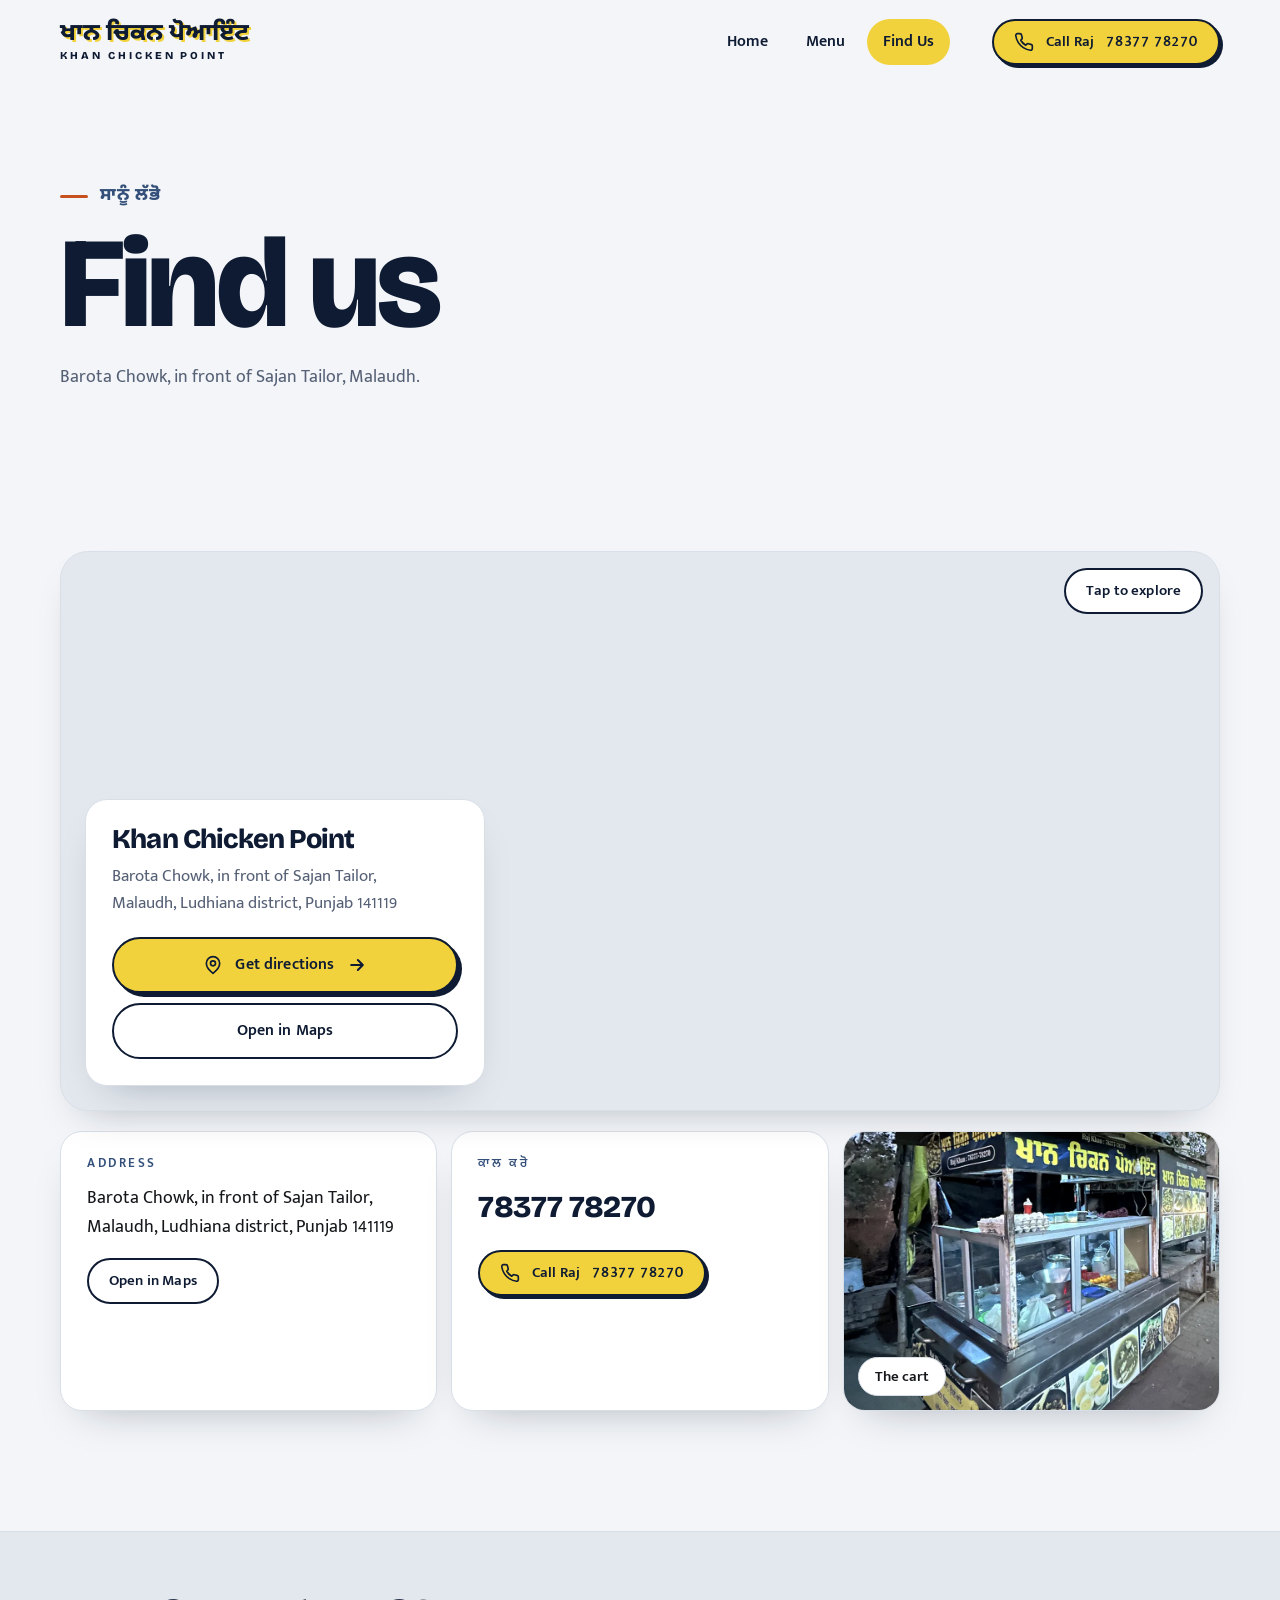
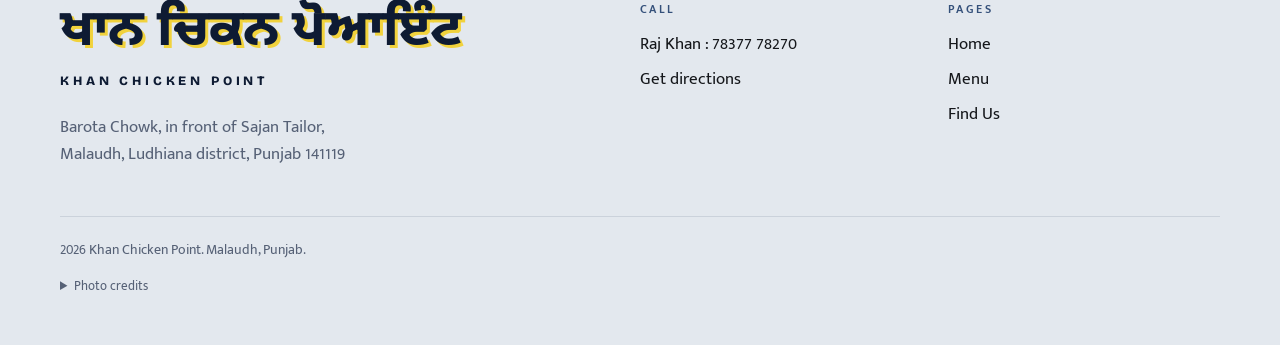
==== commit e4a6b692: "Switch to light theme: remove glass, glow and dark sections Co-Authored-By: Claude Sonnet 5.5 <norep" ====
--- a/find-us.html
+++ b/find-us.html
@@ -13,7 +13,7 @@
 <meta name="twitter:title" content="Find Us | Khan Chicken Point, Barota Chowk, Malaudh">
 <meta name="twitter:description" content="Khan Chicken Point is at Barota Chowk, in front of Sajan Tailor, Malaudh, Ludhiana district. Map and directions.">
 <meta name="twitter:image" content="og-image.jpg">
-<meta name="theme-color" content="#060C19">
+<meta name="theme-color" content="#F3F5F8">
 <link rel="icon" type="image/png" sizes="32x32" href="favicon-32.png">
 <link rel="apple-touch-icon" href="apple-touch-icon.png">
 <link rel="preconnect" href="https://fonts.googleapis.com">
@@ -118,7 +118,7 @@
 </div>
 </footer>
 <div class="call-bar">
-<a class="btn btn-primary pulse" href="tel:+917837778270"><svg class="ico" viewBox="0 0 24 24" fill="none" stroke="currentColor" stroke-width="2" stroke-linecap="round" stroke-linejoin="round" aria-hidden="true"><path d="M22 16.9v3a2 2 0 0 1-2.2 2 19.8 19.8 0 0 1-8.6-3.1 19.5 19.5 0 0 1-6-6A19.8 19.8 0 0 1 2.1 4.2 2 2 0 0 1 4.1 2h3a2 2 0 0 1 2 1.7c.1 1 .4 1.9.7 2.8a2 2 0 0 1-.5 2.1L8.1 9.9a16 16 0 0 0 6 6l1.3-1.3a2 2 0 0 1 2.1-.4c.9.3 1.8.6 2.8.7a2 2 0 0 1 1.7 2z"/></svg><span>Call Raj</span><span class="num">78377 78270</span></a>
+<a class="btn btn-primary" href="tel:+917837778270"><svg class="ico" viewBox="0 0 24 24" fill="none" stroke="currentColor" stroke-width="2" stroke-linecap="round" stroke-linejoin="round" aria-hidden="true"><path d="M22 16.9v3a2 2 0 0 1-2.2 2 19.8 19.8 0 0 1-8.6-3.1 19.5 19.5 0 0 1-6-6A19.8 19.8 0 0 1 2.1 4.2 2 2 0 0 1 4.1 2h3a2 2 0 0 1 2 1.7c.1 1 .4 1.9.7 2.8a2 2 0 0 1-.5 2.1L8.1 9.9a16 16 0 0 0 6 6l1.3-1.3a2 2 0 0 1 2.1-.4c.9.3 1.8.6 2.8.7a2 2 0 0 1 1.7 2z"/></svg><span>Call Raj</span><span class="num">78377 78270</span></a>
 <a class="btn btn-ghost" href="https://www.google.com/maps/dir/?api=1&destination=30.63662,75.93394" aria-label="Get directions"><svg class="ico" viewBox="0 0 24 24" fill="none" stroke="currentColor" stroke-width="2" stroke-linecap="round" stroke-linejoin="round" aria-hidden="true"><path d="M20 10c0 6-8 12-8 12S4 16 4 10a8 8 0 0 1 16 0z"/><circle cx="12" cy="10" r="3"/></svg></a>
 </div>
 <script src="main.js" defer></script>
--- a/styles.css
+++ b/styles.css
@@ -1,21 +1,20 @@
-/* Khan Chicken Point. Dark, premium, motion-led. Brand colours come from the cart: board navy, sign yellow, masala orange. */
+/* Khan Chicken Point. Light, clean, motion-led. Brand colours come from the cart: board navy, sign yellow, masala orange, steel counter. */
 :root {
-  --bg: #060C19;
-  --bg-2: #0B1730;
-  --board-navy: #0E1B33;
+  --bg: #F3F5F8;
+  --surface: #FFFFFF;
+  --steel: #E3E8EE;
+  --ink: #15171B;
+  --navy: #0E1B33;
+  --dusk: #34507A;
   --sign-yellow: #F1D23C;
-  --dusk: #34507A;
   --masala: #C6511E;
-  --ember: #FF7A33;
-  --steel: #E7EBEF;
-  --text: #F3F5F9;
-  --muted: #A9B4C6;
-  --line: rgba(255, 255, 255, .12);
-  --glass: rgba(255, 255, 255, .07);
+  --muted: #566176;
+  --line: #D9DFE7;
   --radius: 28px;
   --maxw: 1240px;
   --gutter: 20px;
   --ease: cubic-bezier(.22, 1, .36, 1);
+  --shadow: 0 18px 40px -24px rgba(14, 27, 51, .35);
   --font-display: "Bricolage Grotesque", "Helvetica Neue", Arial, sans-serif;
   --font-gurmukhi: "Noto Sans Gurmukhi", "Mukta Mahee", "Raavi", sans-serif;
   --font-body: "Mukta Mahee", "Noto Sans Gurmukhi", "Raavi", system-ui, sans-serif;
@@ -24,105 +23,98 @@
 *, *::before, *::after { box-sizing: border-box; }
 html { -webkit-text-size-adjust: 100%; overflow-x: clip; }
 body {
-  margin: 0; background: var(--bg); color: var(--text);
+  margin: 0; background: var(--bg); color: var(--ink);
   font-family: var(--font-body); font-size: 1.0625rem; line-height: 1.6;
   overflow-x: clip;
 }
 img, picture, svg { display: block; max-width: 100%; }
 img { height: auto; }
 a { color: inherit; }
-h1, h2, h3 { margin: 0; font-family: var(--font-display); font-weight: 800; line-height: 1; letter-spacing: -.03em; }
+h1, h2, h3 { margin: 0; font-family: var(--font-display); font-weight: 800; line-height: 1; letter-spacing: -.03em; color: var(--navy); }
 p { margin: 0 0 1em; }
 [lang="pa"] { font-family: var(--font-gurmukhi); }
-:focus-visible { outline: 3px solid var(--sign-yellow); outline-offset: 3px; border-radius: 6px; }
-
-/* film grain */
-body::after {
-  content: ""; position: fixed; inset: -50%; z-index: 90; pointer-events: none; opacity: .07;
-  background-image: url("data:image/svg+xml;utf8,<svg xmlns='http://www.w3.org/2000/svg' width='160' height='160'><filter id='n'><feTurbulence type='fractalNoise' baseFrequency='.9' numOctaves='2' stitchTiles='stitch'/></filter><rect width='100%' height='100%' filter='url(%23n)'/></svg>");
-}
-
-.skip-link { position: absolute; left: 8px; top: -60px; z-index: 200; background: var(--sign-yellow); color: var(--board-navy); padding: 10px 16px; font-weight: 600; text-decoration: none; border-radius: 10px; }
+:focus-visible { outline: 3px solid var(--navy); outline-offset: 3px; border-radius: 6px; }
+
+.skip-link { position: absolute; left: 8px; top: -60px; z-index: 200; background: var(--sign-yellow); color: var(--navy); padding: 10px 16px; font-weight: 600; text-decoration: none; border-radius: 10px; }
 .skip-link:focus { top: 8px; }
 .wrap { width: 100%; max-width: var(--maxw); margin: 0 auto; padding: 0 var(--gutter); }
+.visually-hidden { position: absolute; width: 1px; height: 1px; overflow: hidden; clip: rect(0 0 0 0); white-space: nowrap; }
 
 /* progress bar */
-.progress { position: fixed; top: 0; left: 0; right: 0; height: 3px; z-index: 120; background: linear-gradient(90deg, var(--masala), var(--sign-yellow)); transform: scaleX(0); transform-origin: 0 50%; }
+.progress { position: fixed; top: 0; left: 0; right: 0; height: 3px; z-index: 120; background: var(--masala); transform: scaleX(0); transform-origin: 0 50%; }
 
 /* ---------- Header ---------- */
-.site-header { position: fixed; top: 0; left: 0; right: 0; z-index: 100; transition: background-color .4s var(--ease), backdrop-filter .4s, border-color .4s, transform .4s var(--ease); border-bottom: 1px solid transparent; }
-.site-header.scrolled { background: rgba(6, 12, 25, .72); backdrop-filter: blur(16px) saturate(1.4); -webkit-backdrop-filter: blur(16px) saturate(1.4); border-bottom-color: var(--line); }
+.site-header { position: fixed; top: 0; left: 0; right: 0; z-index: 100; background: var(--bg); border-bottom: 1px solid transparent; transition: border-color .3s, box-shadow .3s; }
+.site-header.scrolled { border-bottom-color: var(--line); box-shadow: 0 10px 30px -22px rgba(14, 27, 51, .4); }
 .site-header .wrap { display: flex; align-items: center; justify-content: space-between; gap: 16px; height: 72px; }
 .wordmark { display: inline-flex; flex-direction: column; gap: 5px; text-decoration: none; line-height: 1; margin: 0; position: relative; z-index: 130; }
-.wordmark .wm-pa { font-family: var(--font-gurmukhi); font-weight: 800; font-size: 1.5rem; color: var(--sign-yellow); text-shadow: 2px 2px 0 var(--dusk); }
-.wordmark .wm-en { font-family: var(--font-display); font-weight: 800; font-size: .66rem; letter-spacing: .28em; color: var(--text); }
-
-.nav-toggle { position: relative; z-index: 130; width: 48px; height: 48px; border-radius: 50%; border: 1px solid var(--line); background: var(--glass); backdrop-filter: blur(10px); cursor: pointer; color: var(--text); display: grid; place-items: center; }
+.wordmark .wm-pa { font-family: var(--font-gurmukhi); font-weight: 800; font-size: 1.5rem; color: var(--navy); text-shadow: 2px 2px 0 var(--sign-yellow); }
+.wordmark .wm-en { font-family: var(--font-display); font-weight: 800; font-size: .66rem; letter-spacing: .28em; color: var(--navy); }
+
+.nav-toggle { position: relative; z-index: 130; width: 48px; height: 48px; border-radius: 50%; border: 1.5px solid var(--navy); background: var(--surface); cursor: pointer; color: var(--navy); display: grid; place-items: center; }
 .nav-toggle .bars { position: relative; width: 18px; height: 12px; }
 .nav-toggle .bars::before, .nav-toggle .bars::after { content: ""; position: absolute; left: 0; width: 18px; height: 2px; background: currentColor; border-radius: 2px; transition: transform .4s var(--ease), top .4s var(--ease); }
 .nav-toggle .bars::before { top: 0; }
 .nav-toggle .bars::after { top: 10px; }
 .nav-toggle[aria-expanded="true"] .bars::before { top: 5px; transform: rotate(45deg); }
 .nav-toggle[aria-expanded="true"] .bars::after { top: 5px; transform: rotate(-45deg); }
-.visually-hidden { position: absolute; width: 1px; height: 1px; overflow: hidden; clip: rect(0 0 0 0); white-space: nowrap; }
-
-.site-nav { position: fixed; inset: 0; z-index: 110; background: rgba(6, 12, 25, .96); backdrop-filter: blur(20px); display: flex; align-items: center; padding: 100px var(--gutter) 40px; opacity: 0; visibility: hidden; transition: opacity .4s var(--ease), visibility .4s; }
+
+.site-nav { position: fixed; inset: 0; z-index: 110; background: var(--bg); display: flex; align-items: center; padding: 100px var(--gutter) 40px; opacity: 0; visibility: hidden; transition: opacity .4s var(--ease), visibility .4s; }
 .site-nav.is-open { opacity: 1; visibility: visible; }
 .site-nav ul { list-style: none; margin: 0; padding: 0; width: 100%; }
 .site-nav li { overflow: hidden; border-bottom: 1px solid var(--line); }
-.site-nav a { display: block; font-family: var(--font-display); font-weight: 800; font-size: clamp(2.2rem, 10vw, 3.4rem); letter-spacing: -.03em; text-decoration: none; padding: 14px 0; transform: translateY(100%); transition: transform .6s var(--ease), color .2s; }
+.site-nav a { display: block; font-family: var(--font-display); font-weight: 800; font-size: clamp(2.2rem, 10vw, 3.4rem); letter-spacing: -.03em; text-decoration: none; padding: 14px 0; color: var(--navy); transform: translateY(100%); transition: transform .6s var(--ease), color .2s; }
 .site-nav.is-open a { transform: none; }
 .site-nav.is-open li:nth-child(2) a { transition-delay: .06s; }
 .site-nav.is-open li:nth-child(3) a { transition-delay: .12s; }
-.site-nav a[aria-current="page"] { color: var(--sign-yellow); }
-.site-nav a:hover { color: var(--sign-yellow); }
+.site-nav a[aria-current="page"] { color: var(--masala); }
+.site-nav a:hover { color: var(--masala); }
 .btn.header-call { display: none; }
 
 /* ---------- Buttons ---------- */
 .btn {
   position: relative; display: inline-flex; align-items: center; justify-content: center; gap: 12px;
-  min-height: 56px; padding: 0 28px; border-radius: 999px; border: 1px solid transparent;
-  font: 600 1.02rem/1 var(--font-body); letter-spacing: .01em; text-decoration: none; cursor: pointer; overflow: hidden;
-  transition: transform .25s ease-out, translate .35s var(--ease), scale .2s, box-shadow .35s var(--ease), background-color .25s, border-color .25s, color .25s;
+  min-height: 56px; padding: 0 28px; border-radius: 999px; border: 2px solid var(--navy);
+  font: 600 1.02rem/1 var(--font-body); letter-spacing: .01em; text-decoration: none; cursor: pointer; overflow: hidden; isolation: isolate;
+  transition: transform .25s ease-out, translate .35s var(--ease), scale .2s, color .3s, border-color .3s;
   will-change: transform;
 }
 .btn .ico { width: 20px; height: 20px; flex: none; }
 .btn .num { letter-spacing: .05em; font-variant-numeric: tabular-nums; }
-.btn-primary { background: var(--sign-yellow); color: var(--board-navy); box-shadow: 0 14px 34px -12px rgba(241, 210, 60, .65), inset 0 -2px 0 rgba(0, 0, 0, .12); }
-.btn-primary::before { content: ""; position: absolute; top: 0; bottom: 0; left: -60%; width: 40%; background: linear-gradient(100deg, transparent, rgba(255, 255, 255, .65), transparent); transform: skewX(-20deg); transition: left .7s var(--ease); }
-.btn-primary:hover { translate: 0 -3px; box-shadow: 0 20px 44px -12px rgba(241, 210, 60, .8), inset 0 -2px 0 rgba(0, 0, 0, .12); }
-.btn-primary:hover::before { left: 130%; }
-.btn-primary:active { translate: 0 0; scale: .98; }
-.btn-ghost { background: var(--glass); border-color: var(--line); color: var(--text); backdrop-filter: blur(12px); -webkit-backdrop-filter: blur(12px); }
-.btn-ghost:hover { background: rgba(255, 255, 255, .14); border-color: rgba(255, 255, 255, .3); translate: 0 -3px; }
-.btn-ghost:active { scale: .98; }
 .btn .arrow { transition: transform .35s var(--ease); }
 .btn:hover .arrow { transform: translateX(5px); }
+.btn::before { content: ""; position: absolute; inset: 0; z-index: -1; transform: translateY(101%); transition: transform .45s var(--ease); }
+.btn:hover::before { transform: none; }
+.btn:hover { translate: 0 -2px; }
+.btn:active { scale: .98; translate: 0 0; }
+
+.btn-primary { background: var(--sign-yellow); color: var(--navy); border-color: var(--navy); box-shadow: 4px 4px 0 var(--navy); }
+.btn-primary::before { background: var(--navy); }
+.btn-primary:hover { color: var(--sign-yellow); }
+.btn-ghost { background: var(--surface); color: var(--navy); }
+.btn-ghost::before { background: var(--navy); }
+.btn-ghost:hover { color: #fff; }
 .btn-sm { min-height: 46px; padding: 0 20px; font-size: .95rem; }
+.btn-primary.btn-sm { box-shadow: 3px 3px 0 var(--navy); }
 .btn-row { display: flex; flex-wrap: wrap; gap: 14px; align-items: center; }
-.pulse::after { content: ""; position: absolute; inset: 0; border-radius: inherit; box-shadow: 0 0 0 0 rgba(241, 210, 60, .55); animation: ring 2.4s infinite; pointer-events: none; }
-@keyframes ring { 0% { box-shadow: 0 0 0 0 rgba(241, 210, 60, .5); } 70%, 100% { box-shadow: 0 0 0 16px rgba(241, 210, 60, 0); } }
 
 /* ---------- Hero ---------- */
-.hero { position: relative; min-height: 100svh; display: flex; align-items: flex-end; padding: 120px 0 72px; overflow: hidden; isolation: isolate; }
-.hero-media { position: absolute; inset: 0 0 34% 0; z-index: -3; will-change: transform; }
-.hero-media picture, .hero-media img { width: 100%; height: 100%; }
-.hero-media img { object-fit: cover; object-position: 62% 45%; transform-origin: 60% 50%; animation: kenburns 22s ease-in-out infinite alternate; }
-@keyframes kenburns { from { transform: scale(1.02); } to { transform: scale(1.1); } }
-.hero::before { content: ""; position: absolute; inset: 0; z-index: -2; background: linear-gradient(90deg, rgba(6, 12, 25, .94) 0%, rgba(6, 12, 25, .66) 48%, rgba(6, 12, 25, .18) 100%), linear-gradient(0deg, var(--bg) 0%, var(--bg) 30%, rgba(6, 12, 25, 0) 62%); }
-.hero::after { content: ""; position: absolute; inset: 0; z-index: -1; pointer-events: none; background: radial-gradient(520px circle at var(--mx, 70%) var(--my, 40%), rgba(255, 122, 51, .2), transparent 60%); }
-.chip { display: inline-flex; align-items: center; gap: 10px; padding: 9px 16px 9px 14px; border-radius: 999px; background: var(--glass); border: 1px solid var(--line); backdrop-filter: blur(10px); -webkit-backdrop-filter: blur(10px); font-size: .92rem; font-weight: 600; letter-spacing: .02em; margin-bottom: 26px; }
-.chip .dot { width: 8px; height: 8px; border-radius: 50%; background: var(--sign-yellow); animation: ring 2s infinite; }
-.chip [lang="pa"] { font-weight: 800; color: var(--sign-yellow); }
-.hero h1 { font-size: clamp(2.9rem, 10.5vw, 7.4rem); line-height: .92; max-width: 11em; }
+.hero { position: relative; padding: 104px 0 56px; overflow: hidden; }
+.hero-grid { display: grid; gap: 36px; align-items: center; }
+.chip { display: inline-flex; align-items: center; gap: 10px; padding: 8px 16px 8px 14px; border-radius: 999px; background: var(--surface); border: 1px solid var(--line); font-size: .92rem; font-weight: 600; margin-bottom: 24px; }
+.chip .dot { width: 8px; height: 8px; border-radius: 50%; background: var(--masala); }
+.chip [lang="pa"] { font-weight: 800; color: var(--navy); }
+.hero h1 { font-size: clamp(2.8rem, 12vw, 5.2rem); line-height: .94; }
 .hero h1 .line { display: block; overflow: hidden; padding-bottom: .1em; margin-bottom: -.1em; }
 .hero h1 .line > span { display: inline-block; }
-.hero h1 em { font-style: normal; color: var(--sign-yellow); position: relative; display: inline-block; }
-.hero h1 em svg { position: absolute; left: -2%; bottom: -.04em; width: 104%; height: .3em; overflow: visible; }
-.hero h1 em path { fill: none; stroke: var(--masala); stroke-width: 7; stroke-linecap: round; stroke-dasharray: 420; stroke-dashoffset: 0; }
-.hero .sub { margin: 30px 0 34px; max-width: 30em; font-size: clamp(1.05rem, 2.6vw, 1.3rem); color: #D8DEE9; }
+.hero h1 em { font-style: normal; display: inline-block; padding: 0 .08em; background: linear-gradient(var(--sign-yellow), var(--sign-yellow)) 0 88% / 100% 46% no-repeat; }
+.hero .sub { margin: 26px 0 30px; max-width: 28em; font-size: clamp(1.05rem, 2.6vw, 1.25rem); color: var(--muted); }
+.hero-visual { position: relative; }
+.hero-media { position: relative; border-radius: 32px; overflow: hidden; aspect-ratio: 4 / 4.4; border: 1px solid var(--line); background: var(--steel); }
+.hero-media picture, .hero-media img { width: 100%; height: 100%; }
+.hero-media img { object-fit: cover; object-position: 60% 50%; transform-origin: 60% 50%; animation: kenburns 22s ease-in-out infinite alternate; will-change: transform; }
+@keyframes kenburns { from { transform: scale(1); } to { transform: scale(1.1); } }
 .hero-badge { display: none; }
-.scroll-cue { display: none; }
 
 /* motion helpers (only active when JS adds .js-motion and reduced motion is off) */
 .js-motion .line > span { animation: lineup 1s var(--ease) both; }
@@ -130,15 +122,15 @@
 .js-motion .line:nth-child(3) > span { animation-delay: .24s; }
 .js-motion .rise { animation: rise .9s var(--ease) both; }
 .js-motion .rise.d1 { animation-delay: .05s; }
-.js-motion .rise.d2 { animation-delay: .5s; }
-.js-motion .rise.d3 { animation-delay: .65s; }
-.js-motion .hero h1 em path { animation: draw 1.1s .9s var(--ease) both; }
+.js-motion .rise.d2 { animation-delay: .45s; }
+.js-motion .rise.d3 { animation-delay: .6s; }
+.js-motion .hero h1 em { animation: highlight .9s .8s var(--ease) both; }
 @keyframes lineup { from { transform: translateY(110%) rotate(2deg); } to { transform: none; } }
 @keyframes rise { from { opacity: 0; transform: translateY(24px); } to { opacity: 1; transform: none; } }
-@keyframes draw { from { stroke-dashoffset: 420; } to { stroke-dashoffset: 0; } }
+@keyframes highlight { from { background-size: 0% 46%; } to { background-size: 100% 46%; } }
 
 /* ---------- Marquee ---------- */
-.marquee { position: relative; z-index: 2; background: var(--sign-yellow); color: var(--board-navy); transform: rotate(-1.4deg); margin: -22px -10px 0; padding: 18px 0; overflow: hidden; box-shadow: 0 20px 60px -20px rgba(241, 210, 60, .45); }
+.marquee { position: relative; z-index: 2; background: var(--sign-yellow); color: var(--navy); transform: rotate(-1.4deg); margin: 8px -10px 0; padding: 18px 0; overflow: hidden; border-top: 2px solid var(--navy); border-bottom: 2px solid var(--navy); }
 .marquee-track { display: flex; width: max-content; animation: marquee 32s linear infinite; }
 .marquee:hover .marquee-track { animation-play-state: paused; }
 .marquee-group { display: flex; align-items: center; flex: none; }
@@ -148,107 +140,102 @@
 @keyframes marquee { to { transform: translateX(-50%); } }
 
 /* ---------- Sections ---------- */
-.section { position: relative; padding: 96px 0; }
-.eyebrow { display: inline-block; font-size: .8rem; font-weight: 600; letter-spacing: .22em; text-transform: uppercase; color: var(--sign-yellow); margin-bottom: 16px; }
+.section { position: relative; padding: 88px 0; }
+.eyebrow { display: inline-flex; align-items: center; gap: 12px; font-size: .8rem; font-weight: 600; letter-spacing: .2em; text-transform: uppercase; color: var(--dusk); margin-bottom: 16px; }
+.eyebrow::before { content: ""; width: 28px; height: 3px; background: var(--masala); border-radius: 2px; }
 .eyebrow[lang="pa"] { letter-spacing: .04em; font-size: 1.1rem; font-weight: 800; text-transform: none; }
-.section h2 { font-size: clamp(2.2rem, 7vw, 4.4rem); }
-.section-head { display: flex; flex-direction: column; gap: 6px; margin-bottom: 44px; }
-.section-head p { color: var(--muted); max-width: 30em; margin: 12px 0 0; }
+.section h2 { font-size: clamp(2.2rem, 7vw, 4.2rem); }
+.section-head { display: flex; flex-direction: column; margin-bottom: 40px; }
 
 /* ---------- Bento gallery ---------- */
 .bento + .btn-row { margin-top: 32px; }
 .bento { display: grid; grid-template-columns: repeat(2, 1fr); grid-auto-rows: 180px; gap: 14px; }
-.tile { position: relative; margin: 0; border-radius: var(--radius); overflow: hidden; background: var(--bg-2); isolation: isolate; border: 1px solid var(--line); }
+.tile { position: relative; margin: 0; border-radius: var(--radius); overflow: hidden; background: var(--steel); isolation: isolate; border: 1px solid var(--line); }
 .tile picture, .tile img { width: 100%; height: 100%; }
 .tile img { object-fit: cover; transition: transform 1.2s var(--ease); }
 .tile:hover img { transform: scale(1.08); }
-.tile::after { content: ""; position: absolute; inset: 0; background: linear-gradient(0deg, rgba(6, 12, 25, .7), transparent 45%); pointer-events: none; }
-.tile figcaption { position: absolute; left: 16px; bottom: 16px; z-index: 2; padding: 8px 16px; border-radius: 999px; background: rgba(6, 12, 25, .55); backdrop-filter: blur(10px); -webkit-backdrop-filter: blur(10px); border: 1px solid var(--line); font-weight: 600; font-size: .95rem; transition: transform .5s var(--ease), background-color .3s, color .3s; }
-.tile:hover figcaption { transform: translateY(-4px); background: var(--sign-yellow); color: var(--board-navy); }
+.tile figcaption { position: absolute; left: 14px; bottom: 14px; z-index: 2; padding: 7px 16px; border-radius: 999px; background: var(--surface); color: var(--navy); border: 1px solid var(--line); font-weight: 600; font-size: .92rem; transition: transform .5s var(--ease), background-color .3s; }
+.tile:hover figcaption { transform: translateY(-4px); background: var(--sign-yellow); }
 .tile.t-a { grid-column: span 2; grid-row: span 2; }
 .tile.t-b { grid-column: span 2; }
 
 /* ---------- Call band ---------- */
-.call-band { position: relative; overflow: hidden; padding: 110px 0; text-align: center; background: radial-gradient(900px circle at 50% 120%, rgba(255, 122, 51, .35), transparent 60%), var(--bg-2); border-top: 1px solid var(--line); border-bottom: 1px solid var(--line); }
-.call-band .big-num { display: block; font-family: var(--font-display); font-weight: 800; font-size: clamp(2.6rem, 12.5vw, 9rem); line-height: .95; letter-spacing: -.04em; margin: 0 0 36px; text-decoration: none; color: transparent; -webkit-text-stroke: 2px var(--sign-yellow); transition: color .4s var(--ease); font-variant-numeric: tabular-nums; }
-.call-band .big-num:hover { color: var(--sign-yellow); }
+.call-band { padding: 96px 0; text-align: center; background: var(--steel); border-top: 1px solid var(--line); border-bottom: 1px solid var(--line); }
+.call-band .big-num { display: block; font-family: var(--font-display); font-weight: 800; font-size: clamp(2.6rem, 12.5vw, 9rem); line-height: .95; letter-spacing: -.04em; margin: 0 0 36px; text-decoration: none; color: var(--navy); font-variant-numeric: tabular-nums; background: linear-gradient(var(--sign-yellow), var(--sign-yellow)) 0 90% / 0% 22% no-repeat; transition: background-size .6s var(--ease); }
+.call-band .big-num:hover { background-size: 100% 22%; }
 .call-band .btn-row { justify-content: center; }
 
 /* ---------- Map ---------- */
-.map-card { position: relative; border-radius: var(--radius); overflow: hidden; border: 1px solid var(--line); background: var(--bg-2); min-height: 440px; }
-.map-card iframe { position: absolute; inset: 0; width: 100%; height: 100%; border: 0; filter: invert(92%) hue-rotate(180deg) saturate(.8) contrast(.92) brightness(.95); }
+.map-card { position: relative; border-radius: var(--radius); overflow: hidden; border: 1px solid var(--line); background: var(--steel); min-height: 440px; box-shadow: var(--shadow); }
+.map-card iframe { position: absolute; inset: 0; width: 100%; height: 100%; border: 0; }
 .map-card.locked iframe { pointer-events: none; }
-.map-card::after { content: ""; position: absolute; inset: 0; pointer-events: none; box-shadow: inset 0 0 80px 10px rgba(6, 12, 25, .55); border-radius: inherit; }
 .map-unlock { position: absolute; right: 16px; top: 16px; z-index: 3; transition: opacity .3s; }
 .map-card:not(.locked) .map-unlock { opacity: 0; pointer-events: none; }
-.map-info { position: relative; z-index: 3; margin: 250px 14px 14px; padding: 26px; border-radius: 22px; background: rgba(8, 16, 34, .84); backdrop-filter: blur(18px) saturate(1.4); -webkit-backdrop-filter: blur(18px) saturate(1.4); border: 1px solid var(--line); }
+.map-info { position: relative; z-index: 3; margin: 250px 14px 14px; padding: 26px; border-radius: 22px; background: var(--surface); border: 1px solid var(--line); box-shadow: var(--shadow); }
 .map-info h3 { font-size: 1.7rem; margin-bottom: 10px; }
-.map-info address { font-style: normal; color: #D2D9E6; margin-bottom: 20px; }
+.map-info address { font-style: normal; color: var(--muted); margin-bottom: 20px; }
 .map-info .btn-row { gap: 10px; }
 .map-info .btn { flex: 1 1 auto; }
 
 /* ---------- Page hero (menu, find us) ---------- */
-.page-hero { position: relative; padding: 150px 0 40px; overflow: hidden; isolation: isolate; background: radial-gradient(800px circle at 85% 0%, rgba(255, 122, 51, .22), transparent 60%), radial-gradient(700px circle at 0% 100%, rgba(52, 80, 122, .5), transparent 60%); }
+.page-hero { position: relative; padding: 140px 0 28px; overflow: hidden; }
 .page-hero h1 { font-size: clamp(3rem, 14vw, 8rem); line-height: .9; }
 .page-hero p { color: var(--muted); max-width: 28em; margin: 20px 0 0; font-size: 1.15rem; }
 
 /* ---------- Menu cards ---------- */
 .menu-grid { display: grid; gap: 18px; }
-.menu-card { position: relative; border-radius: var(--radius); overflow: hidden; background: linear-gradient(180deg, rgba(255, 255, 255, .07), rgba(255, 255, 255, .02)); border: 1px solid var(--line); transition: border-color .3s; }
-.menu-card { transition: border-color .3s, transform .4s ease-out; }
-.menu-card:hover { border-color: rgba(241, 210, 60, .5); }
+.menu-card { position: relative; border-radius: var(--radius); overflow: hidden; background: var(--surface); border: 1px solid var(--line); box-shadow: var(--shadow); transition: border-color .3s, transform .4s ease-out; }
+.menu-card:hover { border-color: var(--navy); }
 .menu-card .mc-img { aspect-ratio: 4 / 3; overflow: hidden; }
 .menu-card .mc-img picture, .menu-card .mc-img img { width: 100%; height: 100%; object-fit: cover; }
 .menu-card .mc-img img { transition: transform 1.2s var(--ease); }
 .menu-card:hover .mc-img img { transform: scale(1.07); }
 .menu-card .mc-body { padding: 26px 26px 30px; }
 .menu-card h2 { font-size: clamp(1.9rem, 5vw, 2.6rem); margin-bottom: 10px; }
-.menu-card p { color: #C9D1E0; margin-bottom: 22px; }
+.menu-card p { color: var(--muted); margin-bottom: 22px; }
 .price-row { display: flex; align-items: center; justify-content: space-between; gap: 12px; flex-wrap: wrap; }
-.price { font-family: var(--font-display); font-weight: 800; font-size: 1.6rem; color: var(--sign-yellow); }
+.price { font-family: var(--font-display); font-weight: 800; font-size: 1.6rem; color: var(--navy); }
 .price:empty { display: none; }
+.menu-banners { padding-top: 0; }
 .banner { position: relative; border-radius: var(--radius); overflow: hidden; border: 1px solid var(--line); min-height: 320px; display: flex; align-items: flex-end; isolation: isolate; }
 .banner picture, .banner img { position: absolute; inset: 0; width: 100%; height: 100%; object-fit: cover; z-index: -2; }
-.banner::before { content: ""; position: absolute; inset: 0; z-index: -1; background: linear-gradient(0deg, rgba(6, 12, 25, .92), rgba(6, 12, 25, .15) 70%); }
+.banner::before { content: ""; position: absolute; inset: 0; z-index: -1; background: linear-gradient(0deg, rgba(14, 27, 51, .82), rgba(14, 27, 51, 0) 65%); }
 .banner .banner-body { padding: 28px; }
-.banner h2 { font-size: clamp(1.8rem, 5vw, 3rem); margin-bottom: 18px; }
-
-.menu-banners { padding-top: 0; }
+.banner h2 { font-size: clamp(1.8rem, 5vw, 3rem); margin-bottom: 18px; color: #fff; }
 
 /* ---------- Find us info ---------- */
 .info-grid { display: grid; gap: 14px; margin-top: 20px; }
-.info-tile { border-radius: 22px; padding: 26px; background: var(--glass); border: 1px solid var(--line); }
-.info-tile h2 { font-family: var(--font-body); font-weight: 600; font-size: .8rem; letter-spacing: .22em; text-transform: uppercase; color: var(--sign-yellow); margin-bottom: 12px; }
+.info-tile { border-radius: 22px; padding: 26px; background: var(--surface); border: 1px solid var(--line); box-shadow: var(--shadow); }
+.info-tile h2 { font-family: var(--font-body); font-weight: 600; font-size: .8rem; letter-spacing: .2em; text-transform: uppercase; color: var(--dusk); margin-bottom: 12px; }
 .info-tile p, .info-tile address { margin: 0 0 16px; font-style: normal; font-size: 1.15rem; }
-.info-tile .tel { font-family: var(--font-display); font-weight: 800; font-size: 1.9rem; letter-spacing: -.02em; text-decoration: none; display: block; margin-bottom: 18px; }
-
+.info-tile .tel { font-family: var(--font-display); font-weight: 800; font-size: 1.9rem; letter-spacing: -.02em; text-decoration: none; display: block; margin-bottom: 18px; color: var(--navy); }
 .photo-tile { position: relative; padding: 0; overflow: hidden; min-height: 280px; }
 .photo-tile picture, .photo-tile img { position: absolute; inset: 0; width: 100%; height: 100%; object-fit: cover; object-position: 30% 60%; transition: transform 1.2s var(--ease); }
 .photo-tile:hover img { transform: scale(1.06); }
-.photo-tile::after { content: ""; position: absolute; inset: 0; background: linear-gradient(0deg, rgba(6, 12, 25, .65), transparent 50%); }
-.photo-tile span { position: absolute; left: 18px; bottom: 16px; z-index: 2; font-weight: 600; }
+.photo-tile span { position: absolute; left: 14px; bottom: 14px; z-index: 2; padding: 7px 16px; border-radius: 999px; background: var(--surface); border: 1px solid var(--line); font-weight: 600; font-size: .92rem; }
 
 /* ---------- Footer ---------- */
-.site-footer { position: relative; background: #040913; border-top: 1px solid var(--line); padding: 72px 0 calc(48px + 96px + env(safe-area-inset-bottom)); overflow: hidden; }
+.site-footer { position: relative; background: var(--steel); border-top: 1px solid var(--line); padding: 72px 0 calc(48px + 96px + env(safe-area-inset-bottom)); overflow: hidden; }
 .footer-grid { display: grid; gap: 36px; }
-.footer-brand .wm-big { font-family: var(--font-gurmukhi); font-weight: 800; font-size: clamp(2rem, 8vw, 3.2rem); color: var(--sign-yellow); text-shadow: 3px 3px 0 var(--dusk); line-height: 1.15; display: block; }
-.footer-brand .wm-sub { display: block; font-family: var(--font-display); font-weight: 800; letter-spacing: .3em; font-size: .8rem; margin: 8px 0 22px; }
+.footer-brand .wm-big { font-family: var(--font-gurmukhi); font-weight: 800; font-size: clamp(2rem, 8vw, 3.2rem); color: var(--navy); text-shadow: 3px 3px 0 var(--sign-yellow); line-height: 1.15; display: block; }
+.footer-brand .wm-sub { display: block; font-family: var(--font-display); font-weight: 800; letter-spacing: .3em; font-size: .8rem; margin: 8px 0 22px; color: var(--navy); }
 .footer-brand address { font-style: normal; color: var(--muted); }
-.site-footer h2 { font-family: var(--font-body); font-size: .78rem; font-weight: 600; letter-spacing: .22em; text-transform: uppercase; color: var(--sign-yellow); margin-bottom: 14px; }
+.site-footer h2 { font-family: var(--font-body); font-size: .78rem; font-weight: 600; letter-spacing: .2em; text-transform: uppercase; color: var(--dusk); margin-bottom: 14px; }
 .site-footer ul { list-style: none; margin: 0; padding: 0; }
 .site-footer li { margin-bottom: 8px; }
-.site-footer a { text-decoration: none; color: var(--text); transition: color .2s; }
-.site-footer a:hover { color: var(--sign-yellow); }
-.legal { margin: 48px 0 0; padding-top: 22px; border-top: 1px solid var(--line); font-size: .9rem; color: var(--muted); }
+.site-footer a { text-decoration: none; color: var(--ink); transition: color .2s; }
+.site-footer a:hover { color: var(--masala); }
+.legal { margin: 48px 0 0; padding-top: 22px; border-top: 1px solid #CBD2DB; font-size: .9rem; color: var(--muted); }
 .credits { margin-top: 14px; font-size: .82rem; color: var(--muted); }
 .credits summary { cursor: pointer; width: max-content; }
 .credits ul { margin-top: 10px; }
 .site-footer .credits a { color: var(--muted); text-decoration: underline; }
 
 /* ---------- Mobile call bar ---------- */
-.call-bar { position: fixed; left: 12px; right: 12px; bottom: calc(12px + env(safe-area-inset-bottom)); z-index: 95; padding: 8px; border-radius: 999px; background: rgba(6, 12, 25, .7); backdrop-filter: blur(18px) saturate(1.4); -webkit-backdrop-filter: blur(18px) saturate(1.4); border: 1px solid var(--line); box-shadow: 0 20px 50px -12px rgba(0, 0, 0, .7); display: flex; gap: 8px; transition: transform .5s var(--ease); }
+.call-bar { position: fixed; left: 12px; right: 12px; bottom: calc(12px + env(safe-area-inset-bottom)); z-index: 95; padding: 8px; border-radius: 999px; background: var(--surface); border: 1.5px solid var(--navy); box-shadow: 0 14px 30px -14px rgba(14, 27, 51, .5); display: flex; gap: 8px; transition: transform .5s var(--ease); }
 .call-bar .btn { flex: 1; min-height: 52px; }
 .call-bar .btn-ghost { flex: 0 0 52px; padding: 0; }
+.call-bar .btn-primary { box-shadow: none; }
 .call-bar.is-hidden { transform: translateY(160%); }
 
 /* ---------- Reveal ---------- */
@@ -271,32 +258,31 @@
   :root { --gutter: 40px; }
   .site-header .wrap { height: 84px; }
   .nav-toggle { display: none; }
-  .site-nav { position: static; inset: auto; z-index: auto; background: transparent; backdrop-filter: none; padding: 0; opacity: 1; visibility: visible; margin-left: auto; margin-right: 26px; }
+  .site-nav { position: static; inset: auto; z-index: auto; background: transparent; padding: 0; opacity: 1; visibility: visible; margin-left: auto; margin-right: 26px; }
   .site-nav ul { display: flex; gap: 6px; width: auto; }
   .site-nav li { overflow: visible; border: 0; }
   .site-nav a { font-family: var(--font-body); font-weight: 600; font-size: 1rem; letter-spacing: 0; padding: 10px 16px; border-radius: 999px; transform: none; transition: background-color .25s, color .25s; }
-  .site-nav a:hover { background: var(--glass); color: var(--text); }
-  .site-nav a[aria-current="page"] { color: var(--sign-yellow); background: var(--glass); }
+  .site-nav a:hover { background: var(--steel); color: var(--navy); }
+  .site-nav a[aria-current="page"] { color: var(--navy); background: var(--sign-yellow); }
   .btn.header-call { display: inline-flex; }
   .call-bar { display: none; }
   .site-footer { padding-bottom: 48px; }
-  .hero { padding-bottom: 96px; }
-  .hero-media { inset: -6% 0; }
-  .hero-badge { display: block; position: absolute; right: max(40px, calc((100vw - var(--maxw)) / 2 + 40px)); bottom: 110px; width: 170px; height: 170px; }
-  .hero-badge svg { width: 100%; height: 100%; animation: spin 24s linear infinite; }
-  .hero-badge .core { position: absolute; inset: 0; display: grid; place-items: center; font-family: var(--font-gurmukhi); font-weight: 800; font-size: 3.2rem; color: var(--sign-yellow); text-shadow: 3px 3px 0 var(--dusk); }
-  .scroll-cue { display: block; position: absolute; left: 50%; bottom: 26px; width: 1px; height: 54px; background: var(--line); overflow: hidden; }
-  .scroll-cue::after { content: ""; position: absolute; left: 0; top: -100%; width: 1px; height: 100%; background: var(--sign-yellow); animation: cue 2s var(--ease) infinite; }
-  .section { padding: 130px 0; }
+  .hero { padding: 130px 0 80px; }
+  .hero-grid { grid-template-columns: 1.05fr 1fr; gap: 64px; }
+  .hero h1 { font-size: clamp(3rem, 5.6vw, 5.2rem); }
+  .hero-media { aspect-ratio: 1 / 1.05; }
+  .hero-badge { display: grid; place-items: center; position: absolute; left: -56px; bottom: 36px; width: 150px; height: 150px; border-radius: 50%; background: var(--sign-yellow); border: 2px solid var(--navy); }
+  .hero-badge svg { position: absolute; inset: 6px; width: calc(100% - 12px); height: calc(100% - 12px); animation: spin 24s linear infinite; }
+  .hero-badge .core { font-family: var(--font-gurmukhi); font-weight: 800; font-size: 2.8rem; color: var(--navy); line-height: 1; }
+  .section { padding: 120px 0; }
   .bento { grid-auto-rows: 250px; gap: 18px; }
   .map-card { min-height: 560px; }
   .map-info { position: absolute; left: 24px; bottom: 24px; margin: 0; width: 400px; }
   .map-info .btn { flex: 1 1 100%; }
-  .page-hero { padding: 190px 0 60px; }
+  .page-hero { padding: 180px 0 40px; }
   .menu-grid { gap: 28px; }
 }
 @keyframes spin { to { transform: rotate(360deg); } }
-@keyframes cue { to { top: 100%; } }
 
 @media (prefers-reduced-motion: reduce) {
   *, *::before, *::after { animation: none !important; transition: none !important; scroll-behavior: auto !important; }
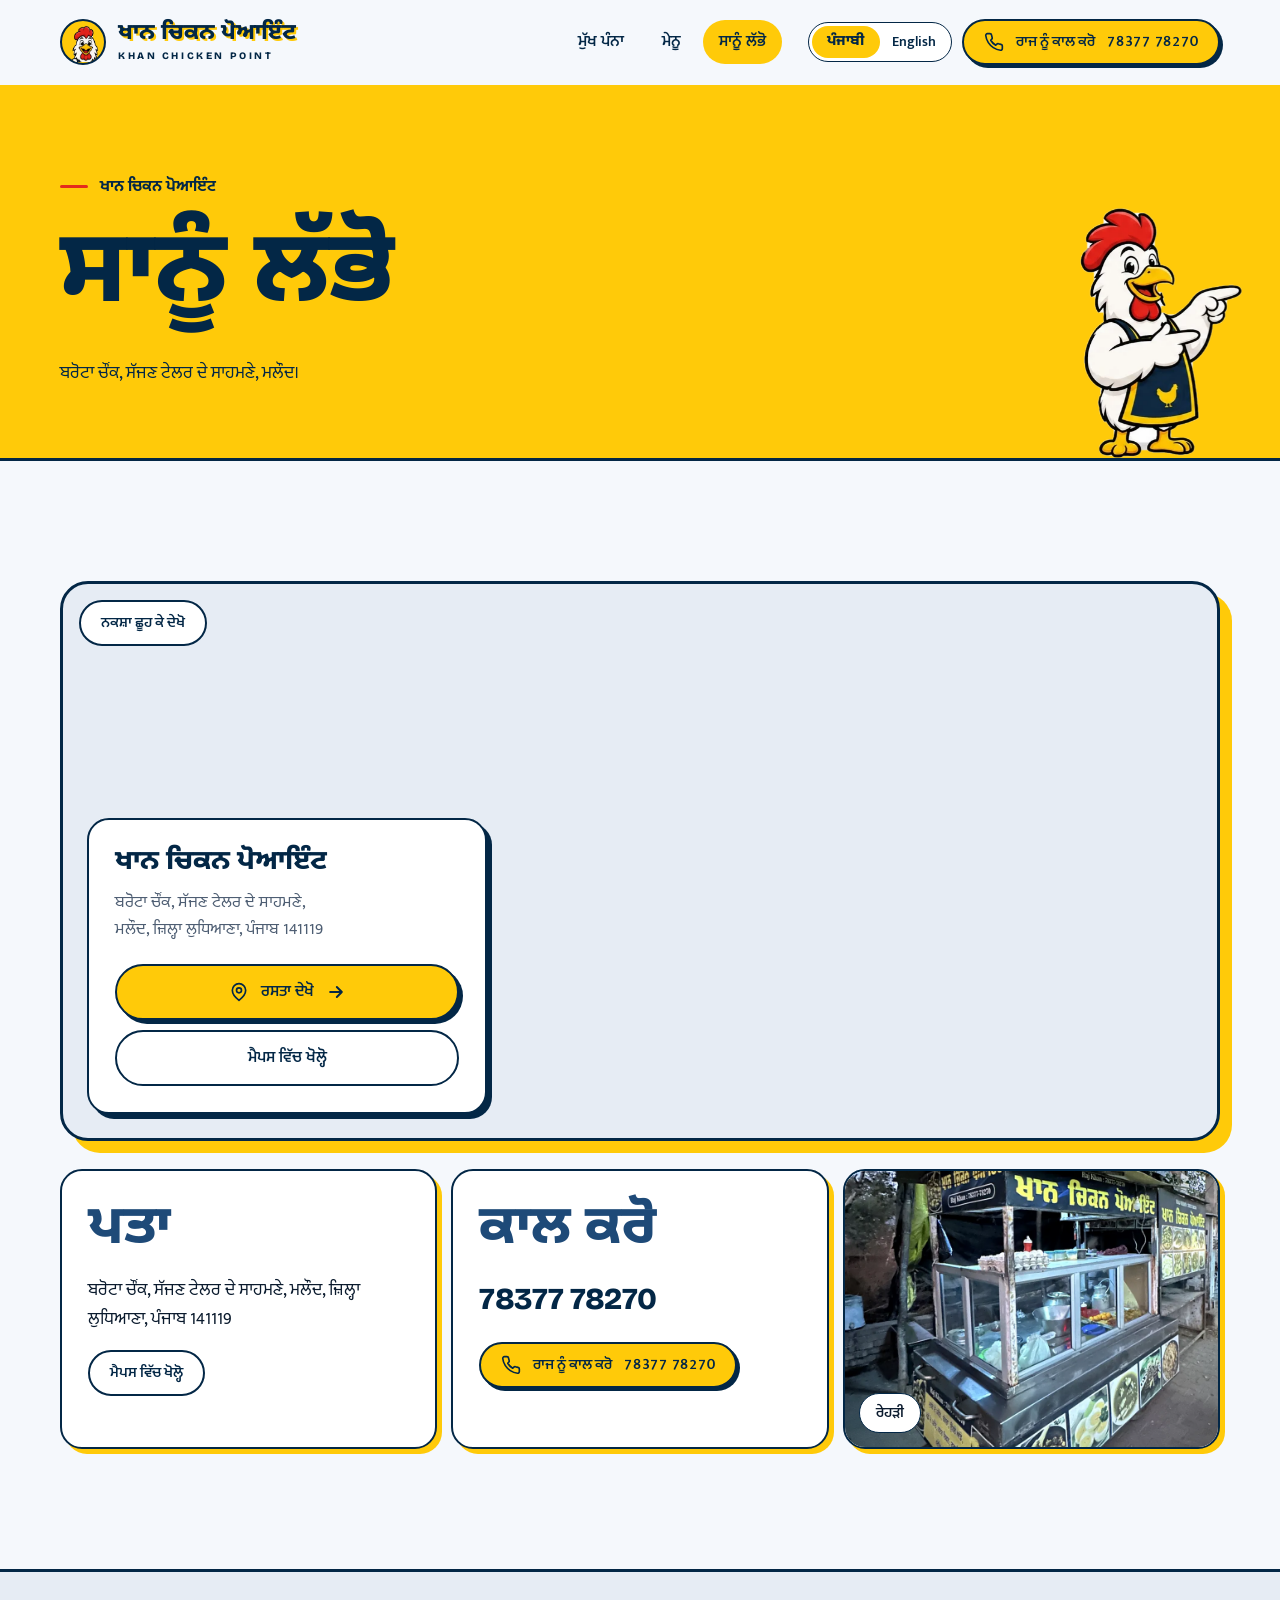
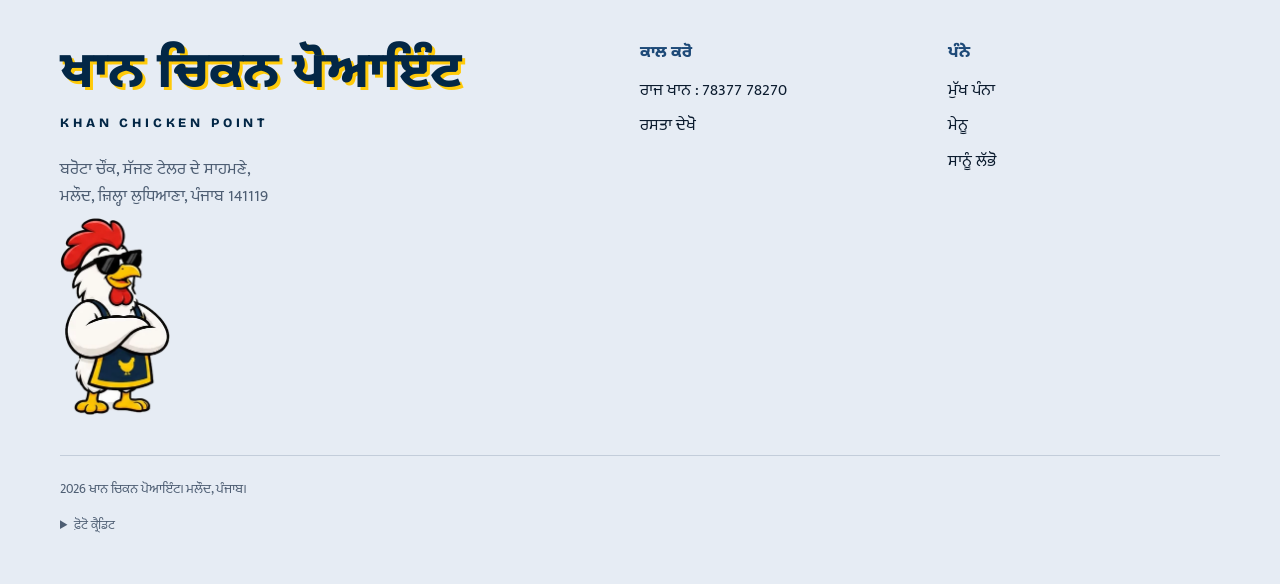
==== commit e317a047: "Mascot, poster colours, Punjabi/English switch (Punjabi default, stored locally) Co-Authored-By: Cla" ====
--- a/find-us.html
+++ b/find-us.html
@@ -1,80 +1,96 @@
 <!DOCTYPE html>
-<html lang="en">
+<html lang="pa">
 <head>
 <meta charset="utf-8">
 <meta name="viewport" content="width=device-width, initial-scale=1">
-<title>Find Us | Khan Chicken Point, Barota Chowk, Malaudh</title>
-<meta name="description" content="Khan Chicken Point is at Barota Chowk, in front of Sajan Tailor, Malaudh, Ludhiana district. Map and directions.">
+<title>ਸਾਨੂੰ ਲੱਭੋ | ਖਾਨ ਚਿਕਨ ਪੋਆਇੰਟ, ਬਰੋਟਾ ਚੌਂਕ, ਮਲੌਦ</title>
+<meta name="description" content="ਖਾਨ ਚਿਕਨ ਪੋਆਇੰਟ ਬਰੋਟਾ ਚੌਂਕ, ਸੱਜਣ ਟੇਲਰ ਦੇ ਸਾਹਮਣੇ, ਮਲੌਦ, ਜ਼ਿਲ੍ਹਾ ਲੁਧਿਆਣਾ ਵਿੱਚ ਹੈ। ਨਕਸ਼ਾ ਅਤੇ ਰਸਤਾ।">
+<link rel="canonical" href="https://khanchickenmalaudh.pages.dev/find-us.html">
 <meta property="og:type" content="website">
-<meta property="og:title" content="Find Us | Khan Chicken Point, Barota Chowk, Malaudh">
-<meta property="og:description" content="Khan Chicken Point is at Barota Chowk, in front of Sajan Tailor, Malaudh, Ludhiana district. Map and directions.">
-<meta property="og:image" content="og-image.jpg">
+<meta property="og:url" content="https://khanchickenmalaudh.pages.dev/find-us.html">
+<meta property="og:title" content="ਸਾਨੂੰ ਲੱਭੋ | ਖਾਨ ਚਿਕਨ ਪੋਆਇੰਟ, ਬਰੋਟਾ ਚੌਂਕ, ਮਲੌਦ">
+<meta property="og:description" content="ਖਾਨ ਚਿਕਨ ਪੋਆਇੰਟ ਬਰੋਟਾ ਚੌਂਕ, ਸੱਜਣ ਟੇਲਰ ਦੇ ਸਾਹਮਣੇ, ਮਲੌਦ, ਜ਼ਿਲ੍ਹਾ ਲੁਧਿਆਣਾ ਵਿੱਚ ਹੈ। ਨਕਸ਼ਾ ਅਤੇ ਰਸਤਾ।">
+<meta property="og:image" content="https://khanchickenmalaudh.pages.dev/og-image.jpg">
 <meta name="twitter:card" content="summary_large_image">
-<meta name="twitter:title" content="Find Us | Khan Chicken Point, Barota Chowk, Malaudh">
-<meta name="twitter:description" content="Khan Chicken Point is at Barota Chowk, in front of Sajan Tailor, Malaudh, Ludhiana district. Map and directions.">
-<meta name="twitter:image" content="og-image.jpg">
-<meta name="theme-color" content="#F3F5F8">
+<meta name="twitter:title" content="ਸਾਨੂੰ ਲੱਭੋ | ਖਾਨ ਚਿਕਨ ਪੋਆਇੰਟ, ਬਰੋਟਾ ਚੌਂਕ, ਮਲੌਦ">
+<meta name="twitter:description" content="ਖਾਨ ਚਿਕਨ ਪੋਆਇੰਟ ਬਰੋਟਾ ਚੌਂਕ, ਸੱਜਣ ਟੇਲਰ ਦੇ ਸਾਹਮਣੇ, ਮਲੌਦ, ਜ਼ਿਲ੍ਹਾ ਲੁਧਿਆਣਾ ਵਿੱਚ ਹੈ। ਨਕਸ਼ਾ ਅਤੇ ਰਸਤਾ।">
+<meta name="twitter:image" content="https://khanchickenmalaudh.pages.dev/og-image.jpg">
+<meta name="theme-color" content="#FFCA09">
 <link rel="icon" type="image/png" sizes="32x32" href="favicon-32.png">
 <link rel="apple-touch-icon" href="apple-touch-icon.png">
 <link rel="preconnect" href="https://fonts.googleapis.com">
 <link rel="preconnect" href="https://fonts.gstatic.com" crossorigin>
-<link href="https://fonts.googleapis.com/css2?family=Bricolage+Grotesque:wght@600;800&family=Mukta+Mahee:wght@400;600&family=Noto+Sans+Gurmukhi:wght@800&display=swap" rel="stylesheet">
+<link href="https://fonts.googleapis.com/css2?family=Bricolage+Grotesque:wght@600;800&family=Mukta+Mahee:wght@400;600&family=Noto+Sans+Gurmukhi:wght@600;800&display=swap" rel="stylesheet">
 <link rel="stylesheet" href="styles.css">
 </head>
-<body>
-<a class="skip-link" href="#main">Skip to main content</a>
+<body data-page="find">
+<a class="skip-link" href="#main" data-i18n="skip">ਮੁੱਖ ਸਮੱਗਰੀ ਤੇ ਜਾਓ</a>
 <div class="progress" aria-hidden="true"></div>
 <header class="site-header">
 <div class="wrap">
 <!-- FALLBACK WORDMARK: no real logo exists, replace if the client supplies one -->
-<a class="wordmark" href="index.html" aria-label="Khan Chicken Point, home"><span class="wm-pa" lang="pa">ਖਾਨ ਚਿਕਨ ਪੋਆਇੰਟ</span><span class="wm-en">KHAN CHICKEN POINT</span></a>
-<nav class="site-nav" id="site-nav" aria-label="Main">
+<a class="brand" href="index.html" aria-label="ਖਾਨ ਚਿਕਨ ਪੋਆਇੰਟ, ਮੁੱਖ ਪੰਨਾ" data-i18n-aria="home_aria">
+<span class="brand-ico" aria-hidden="true"><picture><source type="image/webp" srcset="images/mascot-head.webp"><img src="images/mascot-head.png" width="229" height="213" alt=""></picture></span>
+<span class="wordmark"><span class="wm-pa" lang="pa">ਖਾਨ ਚਿਕਨ ਪੋਆਇੰਟ</span><span class="wm-en">KHAN CHICKEN POINT</span></span>
+</a>
+<nav class="site-nav" id="site-nav" aria-label="ਮੁੱਖ ਮੇਨੂ" data-i18n-aria="nav_aria">
 <ul>
-<li><a href="index.html">Home</a></li>
-<li><a href="menu.html">Menu</a></li>
-<li><a href="find-us.html">Find Us</a></li>
+<li><a href="index.html" data-i18n="nav_home">ਮੁੱਖ ਪੰਨਾ</a></li>
+<li><a href="menu.html" data-i18n="nav_menu">ਮੇਨੂ</a></li>
+<li><a href="find-us.html" data-i18n="nav_find">ਸਾਨੂੰ ਲੱਭੋ</a></li>
 </ul>
 </nav>
-<a class="btn btn-primary btn-sm header-call" href="tel:+917837778270"><svg class="ico" viewBox="0 0 24 24" fill="none" stroke="currentColor" stroke-width="2" stroke-linecap="round" stroke-linejoin="round" aria-hidden="true"><path d="M22 16.9v3a2 2 0 0 1-2.2 2 19.8 19.8 0 0 1-8.6-3.1 19.5 19.5 0 0 1-6-6A19.8 19.8 0 0 1 2.1 4.2 2 2 0 0 1 4.1 2h3a2 2 0 0 1 2 1.7c.1 1 .4 1.9.7 2.8a2 2 0 0 1-.5 2.1L8.1 9.9a16 16 0 0 0 6 6l1.3-1.3a2 2 0 0 1 2.1-.4c.9.3 1.8.6 2.8.7a2 2 0 0 1 1.7 2z"/></svg><span>Call Raj</span><span class="num">78377 78270</span></a>
-<button class="nav-toggle" type="button" aria-expanded="false" aria-controls="site-nav"><span class="bars" aria-hidden="true"></span><span class="visually-hidden">Open menu</span></button>
+<div class="header-tools">
+<div class="lang-switch" role="group" aria-label="ਭਾਸ਼ਾ" data-i18n-aria="lang_aria" data-active="pa">
+<button class="lang-btn is-active" type="button" data-lang="pa" lang="pa" aria-pressed="true">ਪੰਜਾਬੀ</button>
+<button class="lang-btn" type="button" data-lang="en" lang="en" aria-pressed="false">English</button>
+<span class="lang-thumb" aria-hidden="true"></span>
+</div>
+<a class="btn btn-primary btn-sm header-call" href="tel:+917837778270"><svg class="ico" viewBox="0 0 24 24" fill="none" stroke="currentColor" stroke-width="2" stroke-linecap="round" stroke-linejoin="round" aria-hidden="true"><path d="M22 16.9v3a2 2 0 0 1-2.2 2 19.8 19.8 0 0 1-8.6-3.1 19.5 19.5 0 0 1-6-6A19.8 19.8 0 0 1 2.1 4.2 2 2 0 0 1 4.1 2h3a2 2 0 0 1 2 1.7c.1 1 .4 1.9.7 2.8a2 2 0 0 1-.5 2.1L8.1 9.9a16 16 0 0 0 6 6l1.3-1.3a2 2 0 0 1 2.1-.4c.9.3 1.8.6 2.8.7a2 2 0 0 1 1.7 2z"/></svg><span data-i18n="call_raj">ਰਾਜ ਨੂੰ ਕਾਲ ਕਰੋ</span><span class="num">78377 78270</span></a>
+<button class="nav-toggle" type="button" aria-expanded="false" aria-controls="site-nav"><span class="bars" aria-hidden="true"></span><span class="visually-hidden" data-i18n="menu_open">ਮੇਨੂ ਖੋਲ੍ਹੋ</span></button>
+</div>
 </div>
 </header>
 <main id="main">
 
 <section class="page-hero" aria-labelledby="find-title">
 <div class="wrap">
-<span class="eyebrow rise d1" lang="pa">ਸਾਨੂੰ ਲੱਭੋ</span>
-<h1 id="find-title"><span class="line"><span>Find us</span></span></h1>
-<p class="rise d2">Barota Chowk, in front of Sajan Tailor, Malaudh.</p>
+<span class="eyebrow rise d1" data-i18n="brand">ਖਾਨ ਚਿਕਨ ਪੋਆਇੰਟ</span>
+<h1 id="find-title" class="rise d2" data-i18n="find_h1">ਸਾਨੂੰ ਲੱਭੋ</h1>
+<p class="rise d3" data-i18n="addr_short">ਬਰੋਟਾ ਚੌਂਕ, ਸੱਜਣ ਟੇਲਰ ਦੇ ਸਾਹਮਣੇ, ਮਲੌਦ।</p>
 </div>
+<div class="mascot-wrap page-mascot pop" aria-hidden="true"><div class="bob"><picture><source type="image/webp" srcset="images/mascot-pointing.webp"><img class="mascot" src="images/mascot-pointing.png" width="269" height="416" alt="" loading="lazy" decoding="async"></picture></div></div>
 </section>
 
-<section class="section" aria-label="Map and contact">
+<section class="section" aria-label="Map">
 <div class="wrap">
-<div class="reveal"><div class="map-card locked">
-<iframe src="https://www.google.com/maps?q=30.63662,75.93394&output=embed" title="Map showing Khan Chicken Point at Barota Chowk, Malaudh" loading="lazy" referrerpolicy="no-referrer-when-downgrade"></iframe>
-<button class="btn btn-ghost btn-sm map-unlock" type="button">Tap to explore</button>
+<div class="reveal"><div class="map-stage">
+
+<div class="map-card locked">
+<iframe src="https://www.google.com/maps?q=30.63662,75.93394&output=embed" title="ਬਰੋਟਾ ਚੌਂਕ, ਮਲੌਦ ਵਿੱਚ ਖਾਨ ਚਿਕਨ ਪੋਆਇੰਟ ਦਾ ਨਕਸ਼ਾ" data-i18n-title="map_title" loading="lazy" referrerpolicy="no-referrer-when-downgrade"></iframe>
+<button class="btn btn-ghost btn-sm map-unlock" type="button" data-i18n="map_unlock">ਨਕਸ਼ਾ ਛੂਹ ਕੇ ਦੇਖੋ</button>
 <div class="map-info">
-<h3>Khan Chicken Point</h3>
-<address>Barota Chowk, in front of Sajan Tailor,<br>Malaudh, Ludhiana district, Punjab 141119</address>
+<h3 data-i18n="brand">ਖਾਨ ਚਿਕਨ ਪੋਆਇੰਟ</h3>
+<address data-i18n-html="addr_html">ਬਰੋਟਾ ਚੌਂਕ, ਸੱਜਣ ਟੇਲਰ ਦੇ ਸਾਹਮਣੇ,<br>ਮਲੌਦ, ਜ਼ਿਲ੍ਹਾ ਲੁਧਿਆਣਾ, ਪੰਜਾਬ 141119</address>
 <div class="btn-row">
-<a class="btn btn-primary" href="https://www.google.com/maps/dir/?api=1&destination=30.63662,75.93394"><svg class="ico" viewBox="0 0 24 24" fill="none" stroke="currentColor" stroke-width="2" stroke-linecap="round" stroke-linejoin="round" aria-hidden="true"><path d="M20 10c0 6-8 12-8 12S4 16 4 10a8 8 0 0 1 16 0z"/><circle cx="12" cy="10" r="3"/></svg><span>Get directions</span><svg class="ico arrow" viewBox="0 0 24 24" fill="none" stroke="currentColor" stroke-width="2.4" stroke-linecap="round" stroke-linejoin="round" aria-hidden="true"><path d="M5 12h14M13 6l6 6-6 6"/></svg></a>
-<a class="btn btn-ghost" href="https://www.google.com/maps/search/?api=1&query=30.63662,75.93394">Open in Maps</a>
+<a class="btn btn-primary" href="https://www.google.com/maps/dir/?api=1&destination=30.63662,75.93394"><svg class="ico" viewBox="0 0 24 24" fill="none" stroke="currentColor" stroke-width="2" stroke-linecap="round" stroke-linejoin="round" aria-hidden="true"><path d="M20 10c0 6-8 12-8 12S4 16 4 10a8 8 0 0 1 16 0z"/><circle cx="12" cy="10" r="3"/></svg><span data-i18n="directions">ਰਸਤਾ ਦੇਖੋ</span><svg class="ico arrow" viewBox="0 0 24 24" fill="none" stroke="currentColor" stroke-width="2.4" stroke-linecap="round" stroke-linejoin="round" aria-hidden="true"><path d="M5 12h14M13 6l6 6-6 6"/></svg></a>
+<a class="btn btn-ghost" href="https://www.google.com/maps/search/?api=1&query=30.63662,75.93394"><span data-i18n="open_maps">ਮੈਪਸ ਵਿੱਚ ਖੋਲ੍ਹੋ</span></a>
+</div>
 </div>
 </div>
 </div></div>
 <div class="info-grid stagger">
 <div class="info-tile reveal">
-<h2>Address</h2>
-<address>Barota Chowk, in front of Sajan Tailor, Malaudh, Ludhiana district, Punjab 141119</address>
-<a class="btn btn-ghost btn-sm" href="https://www.google.com/maps/search/?api=1&query=30.63662,75.93394">Open in Maps</a>
+<h2 data-i18n="tile_address">ਪਤਾ</h2>
+<address data-i18n="addr_line">ਬਰੋਟਾ ਚੌਂਕ, ਸੱਜਣ ਟੇਲਰ ਦੇ ਸਾਹਮਣੇ, ਮਲੌਦ, ਜ਼ਿਲ੍ਹਾ ਲੁਧਿਆਣਾ, ਪੰਜਾਬ 141119</address>
+<a class="btn btn-ghost btn-sm" href="https://www.google.com/maps/search/?api=1&query=30.63662,75.93394"><span data-i18n="open_maps">ਮੈਪਸ ਵਿੱਚ ਖੋਲ੍ਹੋ</span></a>
 </div>
 <div class="info-tile reveal">
-<h2 lang="pa">ਕਾਲ ਕਰੋ</h2>
+<h2 data-i18n="call">ਕਾਲ ਕਰੋ</h2>
 <a class="tel" href="tel:+917837778270">78377 78270</a>
-<a class="btn btn-primary btn-sm" href="tel:+917837778270"><svg class="ico" viewBox="0 0 24 24" fill="none" stroke="currentColor" stroke-width="2" stroke-linecap="round" stroke-linejoin="round" aria-hidden="true"><path d="M22 16.9v3a2 2 0 0 1-2.2 2 19.8 19.8 0 0 1-8.6-3.1 19.5 19.5 0 0 1-6-6A19.8 19.8 0 0 1 2.1 4.2 2 2 0 0 1 4.1 2h3a2 2 0 0 1 2 1.7c.1 1 .4 1.9.7 2.8a2 2 0 0 1-.5 2.1L8.1 9.9a16 16 0 0 0 6 6l1.3-1.3a2 2 0 0 1 2.1-.4c.9.3 1.8.6 2.8.7a2 2 0 0 1 1.7 2z"/></svg><span>Call Raj</span><span class="num">78377 78270</span></a>
+<a class="btn btn-primary btn-sm" href="tel:+917837778270"><svg class="ico" viewBox="0 0 24 24" fill="none" stroke="currentColor" stroke-width="2" stroke-linecap="round" stroke-linejoin="round" aria-hidden="true"><path d="M22 16.9v3a2 2 0 0 1-2.2 2 19.8 19.8 0 0 1-8.6-3.1 19.5 19.5 0 0 1-6-6A19.8 19.8 0 0 1 2.1 4.2 2 2 0 0 1 4.1 2h3a2 2 0 0 1 2 1.7c.1 1 .4 1.9.7 2.8a2 2 0 0 1-.5 2.1L8.1 9.9a16 16 0 0 0 6 6l1.3-1.3a2 2 0 0 1 2.1-.4c.9.3 1.8.6 2.8.7a2 2 0 0 1 1.7 2z"/></svg><span data-i18n="call_raj">ਰਾਜ ਨੂੰ ਕਾਲ ਕਰੋ</span><span class="num">78377 78270</span></a>
 </div>
-<div class="info-tile photo-tile reveal"><picture><source type="image/webp" srcset="images/khan-chicken-point-stall-at-barota-chowk-dusk.webp 900w" sizes="(min-width: 700px) 33vw, 100vw"><img src="images/khan-chicken-point-stall-at-barota-chowk-dusk.jpg" srcset="images/khan-chicken-point-stall-at-barota-chowk-dusk.jpg 900w" sizes="(min-width: 700px) 33vw, 100vw" width="900" height="1366" alt="Khan Chicken Point cart under a big tree at Barota Chowk, with a black board and yellow Gurmukhi lettering" loading="lazy" decoding="async"></picture><span>The cart</span></div>
+<div class="info-tile photo-tile reveal"><picture><source type="image/webp" srcset="images/khan-chicken-point-stall-at-barota-chowk-dusk.webp 900w" sizes="(min-width: 700px) 33vw, 100vw"><img src="images/khan-chicken-point-stall-at-barota-chowk-dusk.jpg" srcset="images/khan-chicken-point-stall-at-barota-chowk-dusk.jpg 900w" sizes="(min-width: 700px) 33vw, 100vw" width="900" height="1366" alt="ਬਰੋਟਾ ਚੌਂਕ ਤੇ ਵੱਡੇ ਰੁੱਖ ਹੇਠ ਖਾਨ ਚਿਕਨ ਪੋਆਇੰਟ ਦੀ ਰੇਹੜੀ, ਕਾਲੇ ਬੋਰਡ ਉੱਤੇ ਪੀਲੇ ਗੁਰਮੁਖੀ ਅੱਖਰ" data-i18n-alt="alt_stall" loading="lazy" decoding="async"></picture><span data-i18n="cap_cart">ਰੇਹੜੀ</span></div>
 </div>
 </div>
 </section>
@@ -87,29 +103,30 @@
 <!-- FALLBACK WORDMARK: no real logo exists, replace if the client supplies one -->
 <span class="wm-big" lang="pa">ਖਾਨ ਚਿਕਨ ਪੋਆਇੰਟ</span>
 <span class="wm-sub">KHAN CHICKEN POINT</span>
-<address>Barota Chowk, in front of Sajan Tailor,<br>Malaudh, Ludhiana district, Punjab 141119</address>
+<address data-i18n-html="addr_html">ਬਰੋਟਾ ਚੌਂਕ, ਸੱਜਣ ਟੇਲਰ ਦੇ ਸਾਹਮਣੇ,<br>ਮਲੌਦ, ਜ਼ਿਲ੍ਹਾ ਲੁਧਿਆਣਾ, ਪੰਜਾਬ 141119</address>
+<div class="mascot-wrap footer-mascot" aria-hidden="true"><div class="bob"><picture><source type="image/webp" srcset="images/mascot-sunglasses.webp"><img class="mascot" src="images/mascot-sunglasses.png" width="222" height="397" alt="" loading="lazy" decoding="async"></picture></div></div>
 </div>
 <div>
-<h2>Call</h2>
+<h2 data-i18n="foot_call">ਕਾਲ ਕਰੋ</h2>
 <ul>
-<li><a href="tel:+917837778270">Raj Khan : 78377 78270</a></li>
-<li><a href="https://www.google.com/maps/dir/?api=1&destination=30.63662,75.93394">Get directions</a></li>
+<li><a href="tel:+917837778270"><span data-i18n="foot_raj">ਰਾਜ ਖਾਨ</span> : 78377 78270</a></li>
+<li><a href="https://www.google.com/maps/dir/?api=1&destination=30.63662,75.93394"><span data-i18n="directions">ਰਸਤਾ ਦੇਖੋ</span></a></li>
 </ul>
 </div>
 <div>
-<h2>Pages</h2>
+<h2 data-i18n="foot_pages">ਪੰਨੇ</h2>
 <ul>
-<li><a href="index.html">Home</a></li>
-<li><a href="menu.html">Menu</a></li>
-<li><a href="find-us.html">Find Us</a></li>
+<li><a href="index.html" data-i18n="nav_home">ਮੁੱਖ ਪੰਨਾ</a></li>
+<li><a href="menu.html" data-i18n="nav_menu">ਮੇਨੂ</a></li>
+<li><a href="find-us.html" data-i18n="nav_find">ਸਾਨੂੰ ਲੱਭੋ</a></li>
 </ul>
 </div>
 </div>
-<p class="legal">2026 Khan Chicken Point. Malaudh, Punjab.</p>
+<p class="legal" data-i18n="legal">2026 ਖਾਨ ਚਿਕਨ ਪੋਆਇੰਟ। ਮਲੌਦ, ਪੰਜਾਬ।</p>
 <details class="credits">
-<summary>Photo credits</summary>
+<summary data-i18n="credits">ਫ਼ੋਟੋ ਕ੍ਰੈਡਿਟ</summary>
 <ul>
-<li>Cart, kadhai, board and plate photos: Khan Chicken Point.</li>
+<li data-i18n="credit_own">ਰੇਹੜੀ, ਕੜਾਹੀ, ਬੋਰਡ ਅਤੇ ਪਲੇਟ ਦੀਆਂ ਫ਼ੋਟੋਆਂ: ਖਾਨ ਚਿਕਨ ਪੋਆਇੰਟ।</li>
 <li>Fried chicken close-up and masala wings: rawpixel, CC0 (<a href="https://www.rawpixel.com/image/5937247/free-public-domain-cc0-photo">1</a>, <a href="https://www.rawpixel.com/image/5968196/cooking-chicken-wings">2</a>).</li>
 <li>Fried chicken on a plate: Flickr user f0976531950131, public domain (<a href="https://www.flickr.com/photos/203130278@N08/54970438978">source</a>).</li>
 <li>Halved boiled eggs: David Jackmanson, <a href="https://creativecommons.org/licenses/by/2.0/">CC BY 2.0</a> (<a href="https://www.flickr.com/photos/58301516@N00/54417578567">source</a>).</li>
@@ -118,9 +135,10 @@
 </div>
 </footer>
 <div class="call-bar">
-<a class="btn btn-primary" href="tel:+917837778270"><svg class="ico" viewBox="0 0 24 24" fill="none" stroke="currentColor" stroke-width="2" stroke-linecap="round" stroke-linejoin="round" aria-hidden="true"><path d="M22 16.9v3a2 2 0 0 1-2.2 2 19.8 19.8 0 0 1-8.6-3.1 19.5 19.5 0 0 1-6-6A19.8 19.8 0 0 1 2.1 4.2 2 2 0 0 1 4.1 2h3a2 2 0 0 1 2 1.7c.1 1 .4 1.9.7 2.8a2 2 0 0 1-.5 2.1L8.1 9.9a16 16 0 0 0 6 6l1.3-1.3a2 2 0 0 1 2.1-.4c.9.3 1.8.6 2.8.7a2 2 0 0 1 1.7 2z"/></svg><span>Call Raj</span><span class="num">78377 78270</span></a>
-<a class="btn btn-ghost" href="https://www.google.com/maps/dir/?api=1&destination=30.63662,75.93394" aria-label="Get directions"><svg class="ico" viewBox="0 0 24 24" fill="none" stroke="currentColor" stroke-width="2" stroke-linecap="round" stroke-linejoin="round" aria-hidden="true"><path d="M20 10c0 6-8 12-8 12S4 16 4 10a8 8 0 0 1 16 0z"/><circle cx="12" cy="10" r="3"/></svg></a>
+<a class="btn btn-primary" href="tel:+917837778270"><svg class="ico" viewBox="0 0 24 24" fill="none" stroke="currentColor" stroke-width="2" stroke-linecap="round" stroke-linejoin="round" aria-hidden="true"><path d="M22 16.9v3a2 2 0 0 1-2.2 2 19.8 19.8 0 0 1-8.6-3.1 19.5 19.5 0 0 1-6-6A19.8 19.8 0 0 1 2.1 4.2 2 2 0 0 1 4.1 2h3a2 2 0 0 1 2 1.7c.1 1 .4 1.9.7 2.8a2 2 0 0 1-.5 2.1L8.1 9.9a16 16 0 0 0 6 6l1.3-1.3a2 2 0 0 1 2.1-.4c.9.3 1.8.6 2.8.7a2 2 0 0 1 1.7 2z"/></svg><span data-i18n="call_raj">ਰਾਜ ਨੂੰ ਕਾਲ ਕਰੋ</span><span class="num">78377 78270</span></a>
+<a class="btn btn-ghost" href="https://www.google.com/maps/dir/?api=1&destination=30.63662,75.93394" aria-label="ਰਸਤਾ ਦੇਖੋ" data-i18n-aria="directions"><svg class="ico" viewBox="0 0 24 24" fill="none" stroke="currentColor" stroke-width="2" stroke-linecap="round" stroke-linejoin="round" aria-hidden="true"><path d="M20 10c0 6-8 12-8 12S4 16 4 10a8 8 0 0 1 16 0z"/><circle cx="12" cy="10" r="3"/></svg></a>
 </div>
+<script src="lang.js" defer></script>
 <script src="main.js" defer></script>
 </body>
 </html>
--- a/styles.css
+++ b/styles.css
@@ -1,20 +1,20 @@
-/* Khan Chicken Point. Light, clean, motion-led. Brand colours come from the cart: board navy, sign yellow, masala orange, steel counter. */
+/* Khan Chicken Point. Light, clean, motion-led. Brand colours come from the mascot poster: navy, yellow, red and white. */
 :root {
-  --bg: #F3F5F8;
+  --bg: #F5F8FC;
   --surface: #FFFFFF;
-  --steel: #E3E8EE;
-  --ink: #15171B;
-  --navy: #0E1B33;
-  --dusk: #34507A;
-  --sign-yellow: #F1D23C;
-  --masala: #C6511E;
-  --muted: #566176;
-  --line: #D9DFE7;
+  --steel: #E6ECF4;
+  --ink: #0B1B2E;
+  --navy: #032746;
+  --blue: #1E4A78;
+  --yellow: #FFCA09;
+  --red: #E42B1C;
+  --muted: #4E5E73;
+  --line: #D6DEE9;
   --radius: 28px;
   --maxw: 1240px;
   --gutter: 20px;
   --ease: cubic-bezier(.22, 1, .36, 1);
-  --shadow: 0 18px 40px -24px rgba(14, 27, 51, .35);
+  --shadow: 0 18px 40px -24px rgba(3, 39, 70, .4);
   --font-display: "Bricolage Grotesque", "Helvetica Neue", Arial, sans-serif;
   --font-gurmukhi: "Noto Sans Gurmukhi", "Mukta Mahee", "Raavi", sans-serif;
   --font-body: "Mukta Mahee", "Noto Sans Gurmukhi", "Raavi", system-ui, sans-serif;
@@ -22,11 +22,7 @@
 
 *, *::before, *::after { box-sizing: border-box; }
 html { -webkit-text-size-adjust: 100%; overflow-x: clip; }
-body {
-  margin: 0; background: var(--bg); color: var(--ink);
-  font-family: var(--font-body); font-size: 1.0625rem; line-height: 1.6;
-  overflow-x: clip;
-}
+body { margin: 0; background: var(--bg); color: var(--ink); font-family: var(--font-body); font-size: 1.0625rem; line-height: 1.6; overflow-x: clip; }
 img, picture, svg { display: block; max-width: 100%; }
 img { height: auto; }
 a { color: inherit; }
@@ -35,23 +31,40 @@
 [lang="pa"] { font-family: var(--font-gurmukhi); }
 :focus-visible { outline: 3px solid var(--navy); outline-offset: 3px; border-radius: 6px; }
 
-.skip-link { position: absolute; left: 8px; top: -60px; z-index: 200; background: var(--sign-yellow); color: var(--navy); padding: 10px 16px; font-weight: 600; text-decoration: none; border-radius: 10px; }
+.skip-link { position: absolute; left: 8px; top: -60px; z-index: 200; background: var(--yellow); color: var(--navy); padding: 10px 16px; font-weight: 600; text-decoration: none; border-radius: 10px; }
 .skip-link:focus { top: 8px; }
 .wrap { width: 100%; max-width: var(--maxw); margin: 0 auto; padding: 0 var(--gutter); }
 .visually-hidden { position: absolute; width: 1px; height: 1px; overflow: hidden; clip: rect(0 0 0 0); white-space: nowrap; }
-
-/* progress bar */
-.progress { position: fixed; top: 0; left: 0; right: 0; height: 3px; z-index: 120; background: var(--masala); transform: scaleX(0); transform-origin: 0 50%; }
+.progress { position: fixed; top: 0; left: 0; right: 0; height: 3px; z-index: 120; background: var(--red); transform: scaleX(0); transform-origin: 0 50%; }
+
+/* Punjabi typography: Gurmukhi needs taller lines and no letter spacing */
+html[lang="pa"] h1, html[lang="pa"] h2, html[lang="pa"] h3 { font-family: var(--font-gurmukhi); letter-spacing: 0; line-height: 1.22; }
+html[lang="pa"] .eyebrow, html[lang="pa"] .info-tile h2, html[lang="pa"] .site-footer h2, html[lang="pa"] .marquee-group span, html[lang="pa"] .btn, html[lang="pa"] .chip, html[lang="pa"] .tile figcaption, html[lang="pa"] .bubble { letter-spacing: 0; text-transform: none; }
+html[lang="pa"] .eyebrow, html[lang="pa"] .info-tile h2, html[lang="pa"] .site-footer h2 { font-size: 1rem; font-weight: 800; }
+html[lang="pa"] .site-nav a { letter-spacing: 0; }
 
 /* ---------- Header ---------- */
 .site-header { position: fixed; top: 0; left: 0; right: 0; z-index: 100; background: var(--bg); border-bottom: 1px solid transparent; transition: border-color .3s, box-shadow .3s; }
-.site-header.scrolled { border-bottom-color: var(--line); box-shadow: 0 10px 30px -22px rgba(14, 27, 51, .4); }
-.site-header .wrap { display: flex; align-items: center; justify-content: space-between; gap: 16px; height: 72px; }
-.wordmark { display: inline-flex; flex-direction: column; gap: 5px; text-decoration: none; line-height: 1; margin: 0; position: relative; z-index: 130; }
-.wordmark .wm-pa { font-family: var(--font-gurmukhi); font-weight: 800; font-size: 1.5rem; color: var(--navy); text-shadow: 2px 2px 0 var(--sign-yellow); }
-.wordmark .wm-en { font-family: var(--font-display); font-weight: 800; font-size: .66rem; letter-spacing: .28em; color: var(--navy); }
-
-.nav-toggle { position: relative; z-index: 130; width: 48px; height: 48px; border-radius: 50%; border: 1.5px solid var(--navy); background: var(--surface); cursor: pointer; color: var(--navy); display: grid; place-items: center; }
+.site-header.scrolled { border-bottom-color: var(--line); box-shadow: 0 10px 30px -22px rgba(3, 39, 70, .45); }
+.site-header .wrap { display: flex; align-items: center; justify-content: space-between; gap: 12px; height: 72px; }
+.brand { display: inline-flex; align-items: center; gap: 12px; text-decoration: none; position: relative; z-index: 130; }
+.brand-ico { width: 46px; height: 46px; border-radius: 50%; background: var(--yellow); border: 2px solid var(--navy); display: grid; place-items: center; overflow: hidden; flex: none; transition: transform .5s var(--ease); }
+.brand-ico img { width: 38px; height: auto; margin-top: 4px; }
+.brand:hover .brand-ico { transform: rotate(-8deg) scale(1.06); }
+.wordmark { display: inline-flex; flex-direction: column; gap: 5px; line-height: 1; }
+.wordmark .wm-pa { font-family: var(--font-gurmukhi); font-weight: 800; font-size: 1.4rem; color: var(--navy); text-shadow: 2px 2px 0 var(--yellow); line-height: 1.1; }
+.wordmark .wm-en { font-family: var(--font-display); font-weight: 800; font-size: .62rem; letter-spacing: .26em; color: var(--navy); }
+.header-tools { display: flex; align-items: center; gap: 10px; }
+
+/* language switch */
+.lang-switch { position: relative; display: inline-grid; grid-template-columns: 1fr 1fr; align-items: center; height: 40px; padding: 3px; border-radius: 999px; background: var(--surface); border: 1.5px solid var(--navy); }
+.lang-btn { position: relative; z-index: 1; min-width: 52px; height: 100%; padding: 0 12px; border: 0; background: transparent; border-radius: 999px; font: 600 .88rem/1 var(--font-body); color: var(--navy); cursor: pointer; transition: color .3s; }
+.lang-btn[lang="pa"] { font-family: var(--font-gurmukhi); font-weight: 800; font-size: .9rem; }
+.lang-btn.is-active { color: var(--navy); }
+.lang-thumb { position: absolute; top: 3px; bottom: 3px; left: 3px; width: calc(50% - 3px); border-radius: 999px; background: var(--yellow); transition: transform .4s var(--ease); }
+.lang-switch[data-active="en"] .lang-thumb { transform: translateX(100%); }
+
+.nav-toggle { position: relative; z-index: 130; width: 44px; height: 44px; border-radius: 50%; border: 1.5px solid var(--navy); background: var(--surface); cursor: pointer; color: var(--navy); display: grid; place-items: center; }
 .nav-toggle .bars { position: relative; width: 18px; height: 12px; }
 .nav-toggle .bars::before, .nav-toggle .bars::after { content: ""; position: absolute; left: 0; width: 18px; height: 2px; background: currentColor; border-radius: 2px; transition: transform .4s var(--ease), top .4s var(--ease); }
 .nav-toggle .bars::before { top: 0; }
@@ -63,22 +76,17 @@
 .site-nav.is-open { opacity: 1; visibility: visible; }
 .site-nav ul { list-style: none; margin: 0; padding: 0; width: 100%; }
 .site-nav li { overflow: hidden; border-bottom: 1px solid var(--line); }
-.site-nav a { display: block; font-family: var(--font-display); font-weight: 800; font-size: clamp(2.2rem, 10vw, 3.4rem); letter-spacing: -.03em; text-decoration: none; padding: 14px 0; color: var(--navy); transform: translateY(100%); transition: transform .6s var(--ease), color .2s; }
+.site-nav a { display: block; font-family: var(--font-display); font-weight: 800; font-size: clamp(2.2rem, 10vw, 3.4rem); letter-spacing: -.03em; line-height: 1.25; text-decoration: none; padding: 12px 0; color: var(--navy); transform: translateY(100%); transition: transform .6s var(--ease), color .2s; }
+html[lang="pa"] .site-nav a { font-family: var(--font-gurmukhi); }
 .site-nav.is-open a { transform: none; }
 .site-nav.is-open li:nth-child(2) a { transition-delay: .06s; }
 .site-nav.is-open li:nth-child(3) a { transition-delay: .12s; }
-.site-nav a[aria-current="page"] { color: var(--masala); }
-.site-nav a:hover { color: var(--masala); }
+.site-nav a[aria-current="page"] { color: var(--red); }
+.site-nav a:hover { color: var(--red); }
 .btn.header-call { display: none; }
 
 /* ---------- Buttons ---------- */
-.btn {
-  position: relative; display: inline-flex; align-items: center; justify-content: center; gap: 12px;
-  min-height: 56px; padding: 0 28px; border-radius: 999px; border: 2px solid var(--navy);
-  font: 600 1.02rem/1 var(--font-body); letter-spacing: .01em; text-decoration: none; cursor: pointer; overflow: hidden; isolation: isolate;
-  transition: transform .25s ease-out, translate .35s var(--ease), scale .2s, color .3s, border-color .3s;
-  will-change: transform;
-}
+.btn { position: relative; display: inline-flex; align-items: center; justify-content: center; gap: 12px; min-height: 56px; padding: 0 28px; border-radius: 999px; border: 2px solid var(--navy); font: 600 1.02rem/1.2 var(--font-body); letter-spacing: .01em; text-decoration: none; cursor: pointer; overflow: hidden; isolation: isolate; transition: transform .25s ease-out, translate .35s var(--ease), scale .2s, color .3s; will-change: transform; }
 .btn .ico { width: 20px; height: 20px; flex: none; }
 .btn .num { letter-spacing: .05em; font-variant-numeric: tabular-nums; }
 .btn .arrow { transition: transform .35s var(--ease); }
@@ -87,34 +95,58 @@
 .btn:hover::before { transform: none; }
 .btn:hover { translate: 0 -2px; }
 .btn:active { scale: .98; translate: 0 0; }
-
-.btn-primary { background: var(--sign-yellow); color: var(--navy); border-color: var(--navy); box-shadow: 4px 4px 0 var(--navy); }
+.btn-primary { background: var(--yellow); color: var(--navy); box-shadow: 4px 4px 0 var(--navy); }
 .btn-primary::before { background: var(--navy); }
-.btn-primary:hover { color: var(--sign-yellow); }
+.btn-primary:hover { color: var(--yellow); }
 .btn-ghost { background: var(--surface); color: var(--navy); }
 .btn-ghost::before { background: var(--navy); }
 .btn-ghost:hover { color: #fff; }
+.btn-navy { background: var(--navy); color: var(--yellow); box-shadow: 4px 4px 0 var(--red); }
+.btn-navy::before { background: var(--surface); }
+.btn-navy:hover { color: var(--navy); }
 .btn-sm { min-height: 46px; padding: 0 20px; font-size: .95rem; }
-.btn-primary.btn-sm { box-shadow: 3px 3px 0 var(--navy); }
+.btn-primary.btn-sm, .btn-navy.btn-sm { box-shadow: 3px 3px 0 var(--navy); }
 .btn-row { display: flex; flex-wrap: wrap; gap: 14px; align-items: center; }
 
+@media (max-width: 899px) {
+  .site-header .wrap { gap: 8px; }
+  .brand { gap: 8px; min-width: 0; }
+  .brand-ico { width: 40px; height: 40px; }
+  .brand-ico img { width: 33px; }
+  .wordmark .wm-pa { font-size: 1.02rem; white-space: nowrap; }
+  .wordmark .wm-en { font-size: .5rem; letter-spacing: .2em; }
+  .header-tools { gap: 8px; }
+  .lang-switch { height: 36px; }
+  .lang-btn { min-width: 40px; padding: 0 9px; font-size: .78rem; }
+  .lang-btn[lang="pa"] { font-size: .82rem; }
+  .nav-toggle { width: 40px; height: 40px; }
+}
+
+/* ---------- Mascot ---------- */
+.mascot { display: block; width: 100%; height: auto; transform-origin: 50% 100%; user-select: none; }
+.mascot-wrap { pointer-events: none; }
+.bob { animation: bob 3.2s ease-in-out infinite alternate; transform-origin: 50% 100%; }
+@keyframes bob { from { transform: translateY(0) rotate(-1.5deg); } to { transform: translateY(-8px) rotate(1.5deg); } }
+.bubble { position: relative; display: inline-block; padding: 8px 16px; background: var(--surface); color: var(--navy); border: 2px solid var(--navy); border-radius: 18px; font-weight: 600; font-size: .95rem; line-height: 1.25; box-shadow: 3px 3px 0 var(--navy); }
+
 /* ---------- Hero ---------- */
-.hero { position: relative; padding: 104px 0 56px; overflow: hidden; }
-.hero-grid { display: grid; gap: 36px; align-items: center; }
-.chip { display: inline-flex; align-items: center; gap: 10px; padding: 8px 16px 8px 14px; border-radius: 999px; background: var(--surface); border: 1px solid var(--line); font-size: .92rem; font-weight: 600; margin-bottom: 24px; }
-.chip .dot { width: 8px; height: 8px; border-radius: 50%; background: var(--masala); }
-.chip [lang="pa"] { font-weight: 800; color: var(--navy); }
+.hero { position: relative; padding: 104px 0 64px; overflow: hidden; }
+.hero-grid { display: grid; gap: 40px; align-items: center; }
+.chip { display: inline-flex; align-items: center; flex-wrap: wrap; gap: 6px 10px; padding: 8px 16px 8px 14px; border-radius: 999px; background: var(--surface); border: 1.5px solid var(--navy); font-size: .92rem; font-weight: 600; margin-bottom: 24px; }
+.chip .dot { width: 9px; height: 9px; border-radius: 50%; background: var(--red); }
+.chip [lang="pa"] { font-weight: 800; }
 .hero h1 { font-size: clamp(2.8rem, 12vw, 5.2rem); line-height: .94; }
+html[lang="pa"] .hero h1 { font-size: clamp(2.4rem, 10vw, 4.4rem); line-height: 1.25; }
 .hero h1 .line { display: block; overflow: hidden; padding-bottom: .1em; margin-bottom: -.1em; }
 .hero h1 .line > span { display: inline-block; }
-.hero h1 em { font-style: normal; display: inline-block; padding: 0 .08em; background: linear-gradient(var(--sign-yellow), var(--sign-yellow)) 0 88% / 100% 46% no-repeat; }
+.hero h1 em { font-style: normal; display: inline-block; padding: 0 .1em; background: linear-gradient(var(--yellow), var(--yellow)) 0 90% / 100% 48% no-repeat; }
 .hero .sub { margin: 26px 0 30px; max-width: 28em; font-size: clamp(1.05rem, 2.6vw, 1.25rem); color: var(--muted); }
-.hero-visual { position: relative; }
-.hero-media { position: relative; border-radius: 32px; overflow: hidden; aspect-ratio: 4 / 4.4; border: 1px solid var(--line); background: var(--steel); }
+.hero-visual { position: relative; margin-right: 14px; }
+.hero-media { position: relative; border-radius: 32px; overflow: hidden; aspect-ratio: 4 / 4.2; border: 3px solid var(--navy); background: var(--steel); box-shadow: 14px 14px 0 var(--yellow); }
 .hero-media picture, .hero-media img { width: 100%; height: 100%; }
 .hero-media img { object-fit: cover; object-position: 60% 50%; transform-origin: 60% 50%; animation: kenburns 22s ease-in-out infinite alternate; will-change: transform; }
 @keyframes kenburns { from { transform: scale(1); } to { transform: scale(1.1); } }
-.hero-badge { display: none; }
+.hero-mascot { position: absolute; left: -6px; bottom: -24px; width: 118px; z-index: 3; }
 
 /* motion helpers (only active when JS adds .js-motion and reduced motion is off) */
 .js-motion .line > span { animation: lineup 1s var(--ease) both; }
@@ -125,68 +157,81 @@
 .js-motion .rise.d2 { animation-delay: .45s; }
 .js-motion .rise.d3 { animation-delay: .6s; }
 .js-motion .hero h1 em { animation: highlight .9s .8s var(--ease) both; }
+.js-motion .pop { animation: pop .9s .5s var(--ease) both; }
 @keyframes lineup { from { transform: translateY(110%) rotate(2deg); } to { transform: none; } }
 @keyframes rise { from { opacity: 0; transform: translateY(24px); } to { opacity: 1; transform: none; } }
-@keyframes highlight { from { background-size: 0% 46%; } to { background-size: 100% 46%; } }
+@keyframes highlight { from { background-size: 0% 48%; } to { background-size: 100% 48%; } }
+@keyframes pop { from { opacity: 0; transform: translateY(40px) scale(.7) rotate(-6deg); } to { opacity: 1; transform: none; } }
 
 /* ---------- Marquee ---------- */
-.marquee { position: relative; z-index: 2; background: var(--sign-yellow); color: var(--navy); transform: rotate(-1.4deg); margin: 8px -10px 0; padding: 18px 0; overflow: hidden; border-top: 2px solid var(--navy); border-bottom: 2px solid var(--navy); }
+.marquee { position: relative; z-index: 2; background: var(--yellow); color: var(--navy); transform: rotate(-1.4deg); margin: 8px -10px 0; padding: 18px 0; overflow: hidden; border-top: 2px solid var(--navy); border-bottom: 2px solid var(--navy); }
 .marquee-track { display: flex; width: max-content; animation: marquee 32s linear infinite; }
 .marquee:hover .marquee-track { animation-play-state: paused; }
 .marquee-group { display: flex; align-items: center; flex: none; }
-.marquee-group span { font-family: var(--font-display); font-weight: 800; font-size: clamp(1.2rem, 3.6vw, 1.9rem); text-transform: uppercase; letter-spacing: -.01em; padding: 0 22px; white-space: nowrap; }
+.marquee-group span { font-family: var(--font-display); font-weight: 800; font-size: clamp(1.2rem, 3.6vw, 1.9rem); text-transform: uppercase; letter-spacing: -.01em; padding: 0 22px; white-space: nowrap; color: var(--navy); }
+html[lang="pa"] .marquee-group span { font-family: var(--font-gurmukhi); }
 .marquee-group span[lang="pa"] { text-transform: none; font-family: var(--font-gurmukhi); }
-.marquee-group i { width: 12px; height: 12px; background: var(--masala); transform: rotate(45deg); flex: none; }
+.marquee-group i { width: 12px; height: 12px; background: var(--red); transform: rotate(45deg); flex: none; }
 @keyframes marquee { to { transform: translateX(-50%); } }
 
 /* ---------- Sections ---------- */
 .section { position: relative; padding: 88px 0; }
-.eyebrow { display: inline-flex; align-items: center; gap: 12px; font-size: .8rem; font-weight: 600; letter-spacing: .2em; text-transform: uppercase; color: var(--dusk); margin-bottom: 16px; }
-.eyebrow::before { content: ""; width: 28px; height: 3px; background: var(--masala); border-radius: 2px; }
-.eyebrow[lang="pa"] { letter-spacing: .04em; font-size: 1.1rem; font-weight: 800; text-transform: none; }
+.eyebrow { display: inline-flex; align-items: center; gap: 12px; font-size: .8rem; font-weight: 600; letter-spacing: .2em; text-transform: uppercase; color: var(--blue); margin-bottom: 16px; }
+.eyebrow::before { content: ""; width: 28px; height: 3px; background: var(--red); border-radius: 2px; }
 .section h2 { font-size: clamp(2.2rem, 7vw, 4.2rem); }
+html[lang="pa"] .section h2 { font-size: clamp(2rem, 6vw, 3.4rem); }
 .section-head { display: flex; flex-direction: column; margin-bottom: 40px; }
 
 /* ---------- Bento gallery ---------- */
 .bento + .btn-row { margin-top: 32px; }
 .bento { display: grid; grid-template-columns: repeat(2, 1fr); grid-auto-rows: 180px; gap: 14px; }
-.tile { position: relative; margin: 0; border-radius: var(--radius); overflow: hidden; background: var(--steel); isolation: isolate; border: 1px solid var(--line); }
+.tile { position: relative; margin: 0; border-radius: var(--radius); overflow: hidden; background: var(--steel); isolation: isolate; border: 2px solid var(--navy); }
 .tile picture, .tile img { width: 100%; height: 100%; }
 .tile img { object-fit: cover; transition: transform 1.2s var(--ease); }
 .tile:hover img { transform: scale(1.08); }
-.tile figcaption { position: absolute; left: 14px; bottom: 14px; z-index: 2; padding: 7px 16px; border-radius: 999px; background: var(--surface); color: var(--navy); border: 1px solid var(--line); font-weight: 600; font-size: .92rem; transition: transform .5s var(--ease), background-color .3s; }
-.tile:hover figcaption { transform: translateY(-4px); background: var(--sign-yellow); }
+.tile figcaption { position: absolute; left: 14px; bottom: 14px; z-index: 2; padding: 7px 16px; border-radius: 999px; background: var(--surface); color: var(--navy); border: 1.5px solid var(--navy); font-weight: 600; font-size: .92rem; transition: transform .5s var(--ease), background-color .3s; }
+.tile:hover figcaption { transform: translateY(-4px); background: var(--yellow); }
 .tile.t-a { grid-column: span 2; grid-row: span 2; }
 .tile.t-b { grid-column: span 2; }
 
 /* ---------- Call band ---------- */
-.call-band { padding: 96px 0; text-align: center; background: var(--steel); border-top: 1px solid var(--line); border-bottom: 1px solid var(--line); }
-.call-band .big-num { display: block; font-family: var(--font-display); font-weight: 800; font-size: clamp(2.6rem, 12.5vw, 9rem); line-height: .95; letter-spacing: -.04em; margin: 0 0 36px; text-decoration: none; color: var(--navy); font-variant-numeric: tabular-nums; background: linear-gradient(var(--sign-yellow), var(--sign-yellow)) 0 90% / 0% 22% no-repeat; transition: background-size .6s var(--ease); }
-.call-band .big-num:hover { background-size: 100% 22%; }
+.call-band { position: relative; overflow: hidden; padding: 88px 0 40px; text-align: center; background: var(--yellow); border-top: 3px solid var(--navy); border-bottom: 3px solid var(--navy); }
+.call-band .eyebrow { color: var(--navy); }
+.call-band .eyebrow::before { background: var(--navy); }
+.call-band .big-num { display: block; font-family: var(--font-display); font-weight: 800; font-size: clamp(2.6rem, 12vw, 7rem); line-height: .95; letter-spacing: -.04em; margin: 0 0 36px; text-decoration: none; color: var(--navy); font-variant-numeric: tabular-nums; }
 .call-band .btn-row { justify-content: center; }
+.call-band .btn-ghost { border-color: var(--navy); }
+.band-mascot { width: 150px; margin: 28px auto 0; }
 
 /* ---------- Map ---------- */
-.map-card { position: relative; border-radius: var(--radius); overflow: hidden; border: 1px solid var(--line); background: var(--steel); min-height: 440px; box-shadow: var(--shadow); }
+.map-stage { position: relative; }
+.map-mascot { display: none; }
+.map-card { position: relative; border-radius: var(--radius); overflow: hidden; border: 3px solid var(--navy); background: var(--steel); min-height: 440px; box-shadow: 12px 12px 0 var(--yellow); }
 .map-card iframe { position: absolute; inset: 0; width: 100%; height: 100%; border: 0; }
 .map-card.locked iframe { pointer-events: none; }
-.map-unlock { position: absolute; right: 16px; top: 16px; z-index: 3; transition: opacity .3s; }
+.map-unlock { position: absolute; left: 16px; top: 16px; z-index: 3; transition: opacity .3s; }
 .map-card:not(.locked) .map-unlock { opacity: 0; pointer-events: none; }
-.map-info { position: relative; z-index: 3; margin: 250px 14px 14px; padding: 26px; border-radius: 22px; background: var(--surface); border: 1px solid var(--line); box-shadow: var(--shadow); }
+.map-info { position: relative; z-index: 3; margin: 250px 14px 14px; padding: 26px; border-radius: 22px; background: var(--surface); border: 2px solid var(--navy); box-shadow: 5px 5px 0 var(--navy); }
 .map-info h3 { font-size: 1.7rem; margin-bottom: 10px; }
 .map-info address { font-style: normal; color: var(--muted); margin-bottom: 20px; }
 .map-info .btn-row { gap: 10px; }
 .map-info .btn { flex: 1 1 auto; }
 
 /* ---------- Page hero (menu, find us) ---------- */
-.page-hero { position: relative; padding: 140px 0 28px; overflow: hidden; }
+.page-hero { position: relative; padding: 128px 0 56px; overflow: hidden; background: var(--yellow); border-bottom: 3px solid var(--navy); }
+.page-hero .wrap { position: relative; z-index: 1; }
+.page-hero .eyebrow { color: var(--navy); }
+.page-hero .eyebrow::before { background: var(--red); }
 .page-hero h1 { font-size: clamp(3rem, 14vw, 8rem); line-height: .9; }
-.page-hero p { color: var(--muted); max-width: 28em; margin: 20px 0 0; font-size: 1.15rem; }
+html[lang="pa"] .page-hero h1 { font-size: clamp(2.8rem, 12vw, 6.4rem); line-height: 1.2; }
+.page-hero p { color: var(--navy); max-width: 22em; margin: 20px 0 0; font-size: 1.15rem; }
+.page-mascot { position: absolute; right: 3%; bottom: 0; z-index: 0; }
+.page-mascot .mascot { width: auto; height: clamp(130px, 20vw, 250px); }
 
 /* ---------- Menu cards ---------- */
 .menu-grid { display: grid; gap: 18px; }
-.menu-card { position: relative; border-radius: var(--radius); overflow: hidden; background: var(--surface); border: 1px solid var(--line); box-shadow: var(--shadow); transition: border-color .3s, transform .4s ease-out; }
-.menu-card:hover { border-color: var(--navy); }
-.menu-card .mc-img { aspect-ratio: 4 / 3; overflow: hidden; }
+.menu-card { position: relative; border-radius: var(--radius); overflow: hidden; background: var(--surface); border: 2px solid var(--navy); box-shadow: 8px 8px 0 var(--yellow); transition: transform .4s ease-out; }
+.menu-card .mc-img { aspect-ratio: 4 / 3; overflow: hidden; border-bottom: 2px solid var(--navy); }
 .menu-card .mc-img picture, .menu-card .mc-img img { width: 100%; height: 100%; object-fit: cover; }
 .menu-card .mc-img img { transition: transform 1.2s var(--ease); }
 .menu-card:hover .mc-img img { transform: scale(1.07); }
@@ -197,42 +242,44 @@
 .price { font-family: var(--font-display); font-weight: 800; font-size: 1.6rem; color: var(--navy); }
 .price:empty { display: none; }
 .menu-banners { padding-top: 0; }
-.banner { position: relative; border-radius: var(--radius); overflow: hidden; border: 1px solid var(--line); min-height: 320px; display: flex; align-items: flex-end; isolation: isolate; }
+.banner { position: relative; border-radius: var(--radius); overflow: hidden; border: 2px solid var(--navy); min-height: 320px; display: flex; align-items: flex-end; isolation: isolate; }
 .banner picture, .banner img { position: absolute; inset: 0; width: 100%; height: 100%; object-fit: cover; z-index: -2; }
-.banner::before { content: ""; position: absolute; inset: 0; z-index: -1; background: linear-gradient(0deg, rgba(14, 27, 51, .82), rgba(14, 27, 51, 0) 65%); }
+.banner::before { content: ""; position: absolute; inset: 0; z-index: -1; background: linear-gradient(0deg, rgba(3, 39, 70, .88), rgba(3, 39, 70, 0) 65%); }
 .banner .banner-body { padding: 28px; }
 .banner h2 { font-size: clamp(1.8rem, 5vw, 3rem); margin-bottom: 18px; color: #fff; }
+html[lang="pa"] .banner h2 { font-size: clamp(1.6rem, 4.6vw, 2.6rem); }
 
 /* ---------- Find us info ---------- */
-.info-grid { display: grid; gap: 14px; margin-top: 20px; }
-.info-tile { border-radius: 22px; padding: 26px; background: var(--surface); border: 1px solid var(--line); box-shadow: var(--shadow); }
-.info-tile h2 { font-family: var(--font-body); font-weight: 600; font-size: .8rem; letter-spacing: .2em; text-transform: uppercase; color: var(--dusk); margin-bottom: 12px; }
+.info-grid { display: grid; gap: 14px; margin-top: 28px; }
+.info-tile { border-radius: 22px; padding: 26px; background: var(--surface); border: 2px solid var(--navy); box-shadow: 5px 5px 0 var(--yellow); }
+.info-tile h2 { font-family: var(--font-body); font-weight: 600; font-size: .8rem; letter-spacing: .2em; text-transform: uppercase; color: var(--blue); margin-bottom: 12px; }
 .info-tile p, .info-tile address { margin: 0 0 16px; font-style: normal; font-size: 1.15rem; }
 .info-tile .tel { font-family: var(--font-display); font-weight: 800; font-size: 1.9rem; letter-spacing: -.02em; text-decoration: none; display: block; margin-bottom: 18px; color: var(--navy); }
 .photo-tile { position: relative; padding: 0; overflow: hidden; min-height: 280px; }
 .photo-tile picture, .photo-tile img { position: absolute; inset: 0; width: 100%; height: 100%; object-fit: cover; object-position: 30% 60%; transition: transform 1.2s var(--ease); }
 .photo-tile:hover img { transform: scale(1.06); }
-.photo-tile span { position: absolute; left: 14px; bottom: 14px; z-index: 2; padding: 7px 16px; border-radius: 999px; background: var(--surface); border: 1px solid var(--line); font-weight: 600; font-size: .92rem; }
+.photo-tile span { position: absolute; left: 14px; bottom: 14px; z-index: 2; padding: 7px 16px; border-radius: 999px; background: var(--surface); border: 1.5px solid var(--navy); font-weight: 600; font-size: .92rem; }
 
 /* ---------- Footer ---------- */
-.site-footer { position: relative; background: var(--steel); border-top: 1px solid var(--line); padding: 72px 0 calc(48px + 96px + env(safe-area-inset-bottom)); overflow: hidden; }
+.site-footer { position: relative; background: var(--steel); border-top: 3px solid var(--navy); padding: 72px 0 calc(48px + 96px + env(safe-area-inset-bottom)); overflow: hidden; }
 .footer-grid { display: grid; gap: 36px; }
-.footer-brand .wm-big { font-family: var(--font-gurmukhi); font-weight: 800; font-size: clamp(2rem, 8vw, 3.2rem); color: var(--navy); text-shadow: 3px 3px 0 var(--sign-yellow); line-height: 1.15; display: block; }
+.footer-brand .wm-big { font-family: var(--font-gurmukhi); font-weight: 800; font-size: clamp(2rem, 8vw, 3.2rem); color: var(--navy); text-shadow: 3px 3px 0 var(--yellow); line-height: 1.2; display: block; }
 .footer-brand .wm-sub { display: block; font-family: var(--font-display); font-weight: 800; letter-spacing: .3em; font-size: .8rem; margin: 8px 0 22px; color: var(--navy); }
 .footer-brand address { font-style: normal; color: var(--muted); }
-.site-footer h2 { font-family: var(--font-body); font-size: .78rem; font-weight: 600; letter-spacing: .2em; text-transform: uppercase; color: var(--dusk); margin-bottom: 14px; }
+.footer-mascot { width: 110px; margin-top: 8px; }
+.site-footer h2 { font-family: var(--font-body); font-size: .78rem; font-weight: 600; letter-spacing: .2em; text-transform: uppercase; color: var(--blue); margin-bottom: 14px; }
 .site-footer ul { list-style: none; margin: 0; padding: 0; }
 .site-footer li { margin-bottom: 8px; }
 .site-footer a { text-decoration: none; color: var(--ink); transition: color .2s; }
-.site-footer a:hover { color: var(--masala); }
-.legal { margin: 48px 0 0; padding-top: 22px; border-top: 1px solid #CBD2DB; font-size: .9rem; color: var(--muted); }
+.site-footer a:hover { color: var(--red); }
+.legal { margin: 40px 0 0; padding-top: 22px; border-top: 1px solid #C3CDDA; font-size: .9rem; color: var(--muted); }
 .credits { margin-top: 14px; font-size: .82rem; color: var(--muted); }
 .credits summary { cursor: pointer; width: max-content; }
 .credits ul { margin-top: 10px; }
 .site-footer .credits a { color: var(--muted); text-decoration: underline; }
 
 /* ---------- Mobile call bar ---------- */
-.call-bar { position: fixed; left: 12px; right: 12px; bottom: calc(12px + env(safe-area-inset-bottom)); z-index: 95; padding: 8px; border-radius: 999px; background: var(--surface); border: 1.5px solid var(--navy); box-shadow: 0 14px 30px -14px rgba(14, 27, 51, .5); display: flex; gap: 8px; transition: transform .5s var(--ease); }
+.call-bar { position: fixed; left: 12px; right: 12px; bottom: calc(12px + env(safe-area-inset-bottom)); z-index: 95; padding: 8px; border-radius: 999px; background: var(--surface); border: 2px solid var(--navy); box-shadow: 0 14px 30px -14px rgba(3, 39, 70, .55); display: flex; gap: 8px; transition: transform .5s var(--ease); }
 .call-bar .btn { flex: 1; min-height: 52px; }
 .call-bar .btn-ghost { flex: 0 0 52px; padding: 0; }
 .call-bar .btn-primary { box-shadow: none; }
@@ -246,11 +293,15 @@
 @media (min-width: 700px) {
   .bento { grid-template-columns: repeat(4, 1fr); grid-auto-rows: 210px; }
   .tile.t-e, .tile.t-f { grid-column: span 2; }
-  .menu-grid { grid-template-columns: 1fr 1fr; }
+  .menu-grid { grid-template-columns: 1fr 1fr; gap: 24px; }
   .info-grid { grid-template-columns: repeat(3, 1fr); }
   .footer-grid { grid-template-columns: 2fr 1fr 1fr; }
   .banner { min-height: 380px; }
   .banner .banner-body { padding: 44px; }
+  .hero-mascot { width: 150px; left: -22px; }
+  .map-mascot { display: flex; align-items: flex-end; gap: 10px; position: absolute; right: 36px; top: -132px; z-index: 5; }
+  .map-mascot .mascot { width: 105px; }
+  .map-mascot .bubble { margin-bottom: 70px; }
 }
 
 /* ---------- Desktop ---------- */
@@ -258,31 +309,33 @@
   :root { --gutter: 40px; }
   .site-header .wrap { height: 84px; }
   .nav-toggle { display: none; }
-  .site-nav { position: static; inset: auto; z-index: auto; background: transparent; padding: 0; opacity: 1; visibility: visible; margin-left: auto; margin-right: 26px; }
+  .site-nav { position: static; inset: auto; z-index: auto; background: transparent; padding: 0; opacity: 1; visibility: visible; margin-left: auto; margin-right: 14px; }
   .site-nav ul { display: flex; gap: 6px; width: auto; }
   .site-nav li { overflow: visible; border: 0; }
-  .site-nav a { font-family: var(--font-body); font-weight: 600; font-size: 1rem; letter-spacing: 0; padding: 10px 16px; border-radius: 999px; transform: none; transition: background-color .25s, color .25s; }
+  .site-nav a { font-family: var(--font-body); font-weight: 600; font-size: 1rem; letter-spacing: 0; line-height: 1.5; padding: 10px 16px; border-radius: 999px; transform: none; transition: background-color .25s, color .25s; }
+  html[lang="pa"] .site-nav a { font-family: var(--font-body); }
   .site-nav a:hover { background: var(--steel); color: var(--navy); }
-  .site-nav a[aria-current="page"] { color: var(--navy); background: var(--sign-yellow); }
+  .site-nav a[aria-current="page"] { color: var(--navy); background: var(--yellow); }
   .btn.header-call { display: inline-flex; }
   .call-bar { display: none; }
   .site-footer { padding-bottom: 48px; }
-  .hero { padding: 130px 0 80px; }
+  .hero { padding: 130px 0 90px; }
   .hero-grid { grid-template-columns: 1.05fr 1fr; gap: 64px; }
   .hero h1 { font-size: clamp(3rem, 5.6vw, 5.2rem); }
+  html[lang="pa"] .hero h1 { font-size: clamp(2.6rem, 4.6vw, 4.4rem); }
   .hero-media { aspect-ratio: 1 / 1.05; }
-  .hero-badge { display: grid; place-items: center; position: absolute; left: -56px; bottom: 36px; width: 150px; height: 150px; border-radius: 50%; background: var(--sign-yellow); border: 2px solid var(--navy); }
-  .hero-badge svg { position: absolute; inset: 6px; width: calc(100% - 12px); height: calc(100% - 12px); animation: spin 24s linear infinite; }
-  .hero-badge .core { font-family: var(--font-gurmukhi); font-weight: 800; font-size: 2.8rem; color: var(--navy); line-height: 1; }
+  .hero-mascot { width: 190px; left: -64px; bottom: -34px; }
   .section { padding: 120px 0; }
   .bento { grid-auto-rows: 250px; gap: 18px; }
   .map-card { min-height: 560px; }
   .map-info { position: absolute; left: 24px; bottom: 24px; margin: 0; width: 400px; }
   .map-info .btn { flex: 1 1 100%; }
-  .page-hero { padding: 180px 0 40px; }
-  .menu-grid { gap: 28px; }
-}
-@keyframes spin { to { transform: rotate(360deg); } }
+  .map-mascot .mascot { width: 125px; }
+  .page-hero { padding: 170px 0 70px; min-height: 380px; }
+  .menu-grid { gap: 32px; }
+  .band-mascot { position: absolute; right: 2.5%; bottom: 0; margin: 0; width: 170px; }
+  .call-band { padding-bottom: 96px; }
+}
 
 @media (prefers-reduced-motion: reduce) {
   *, *::before, *::after { animation: none !important; transition: none !important; scroll-behavior: auto !important; }
